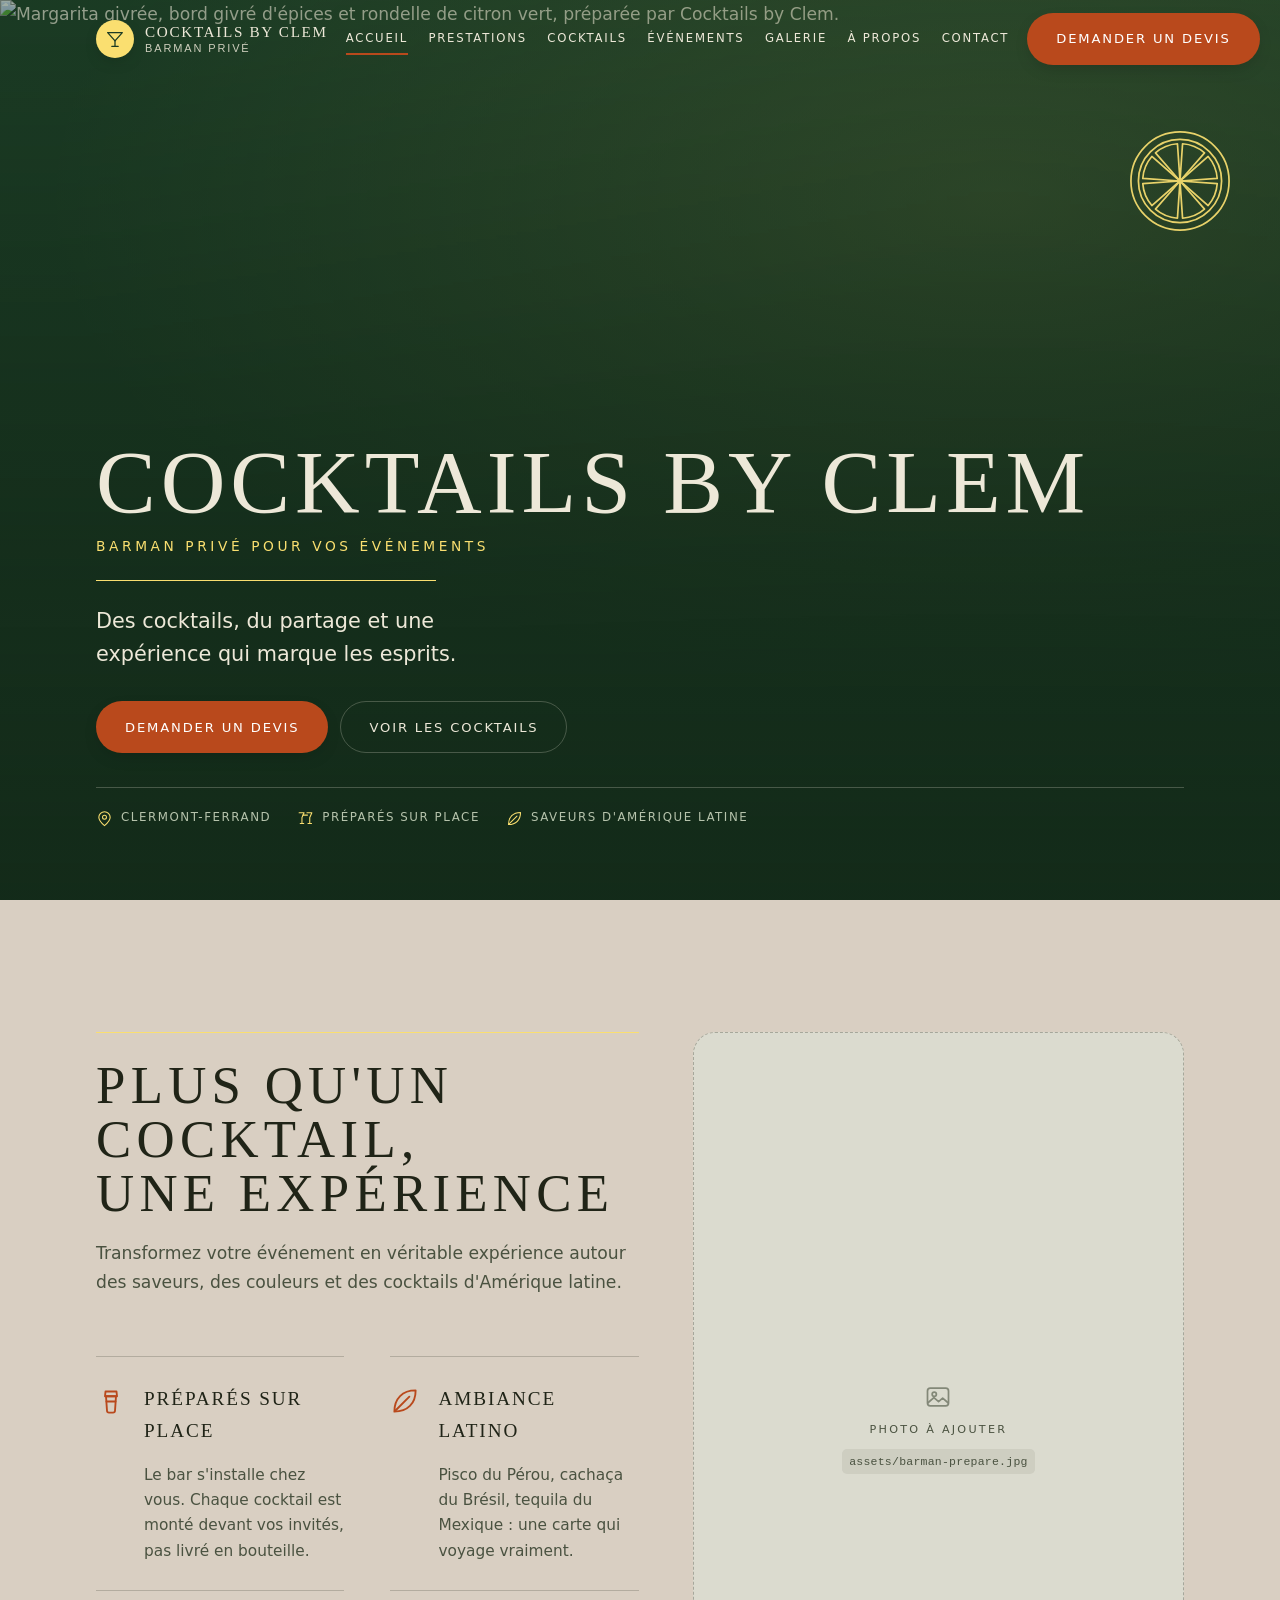
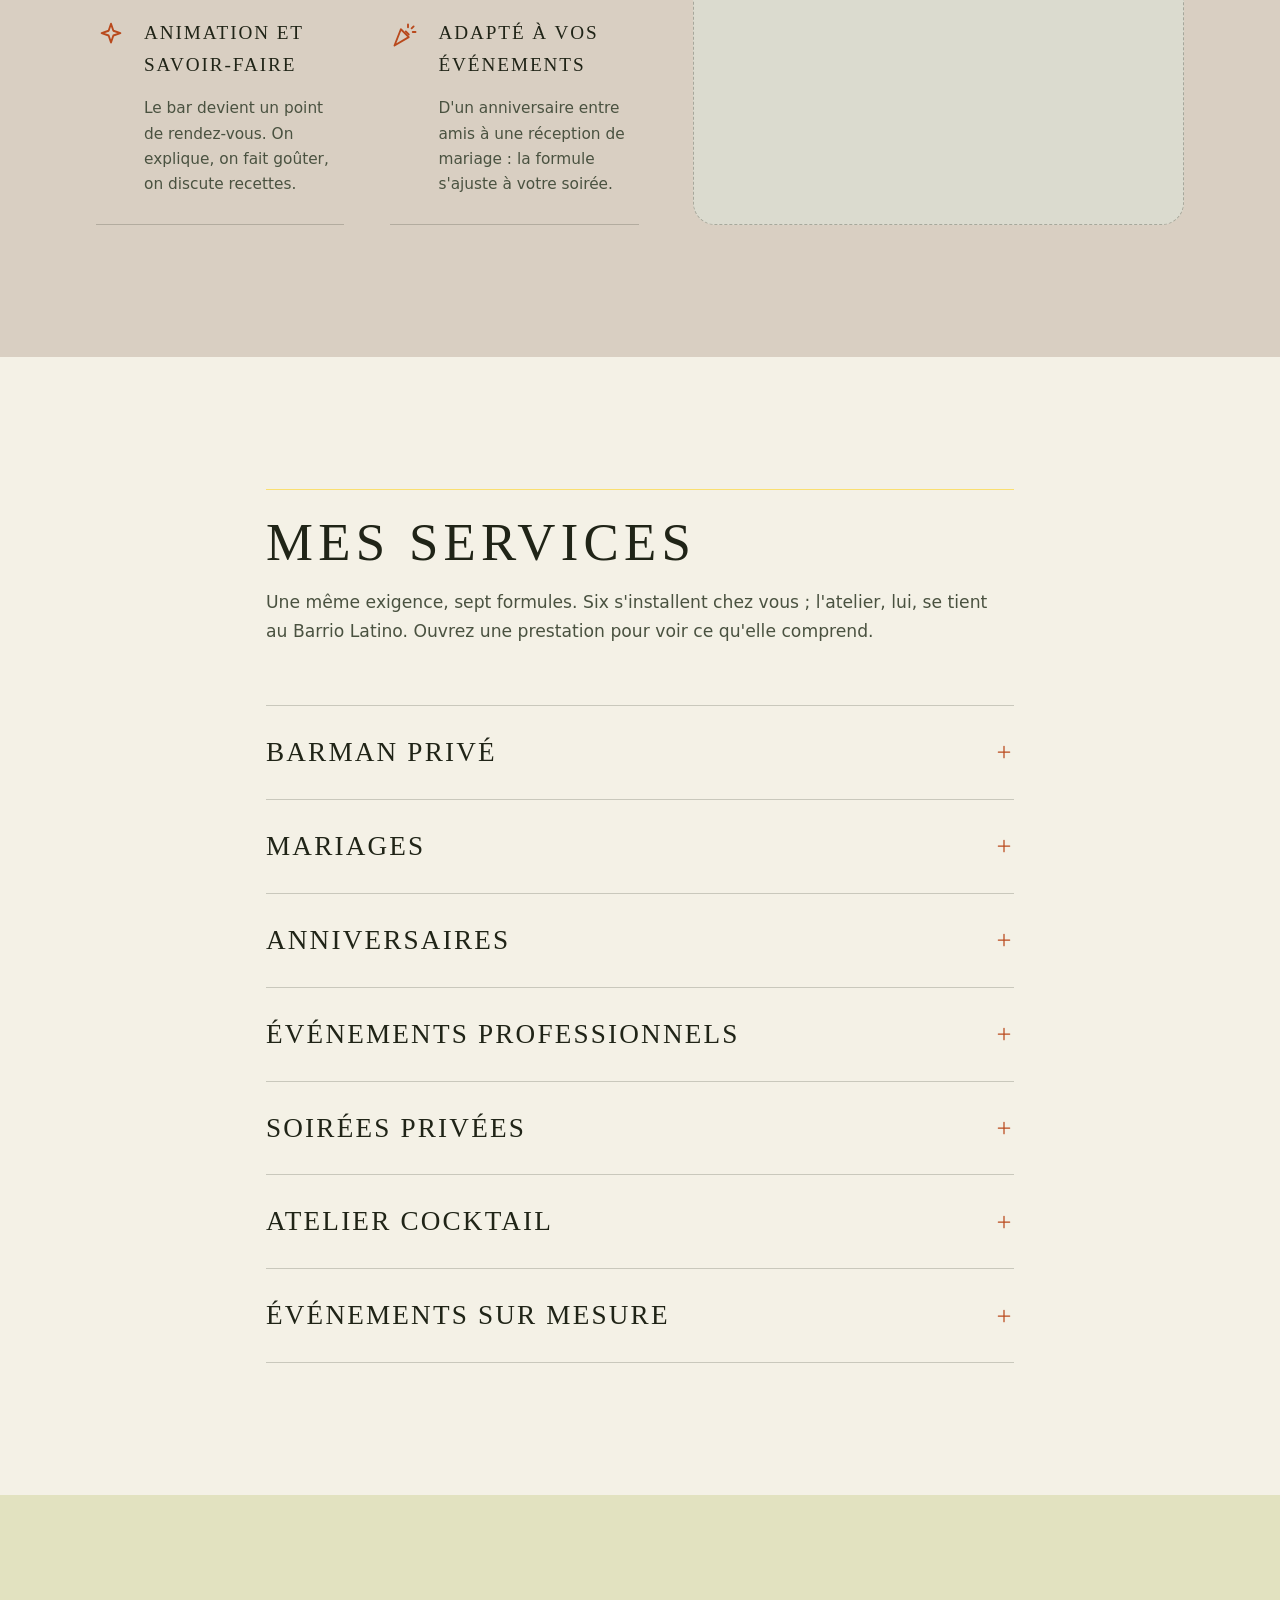
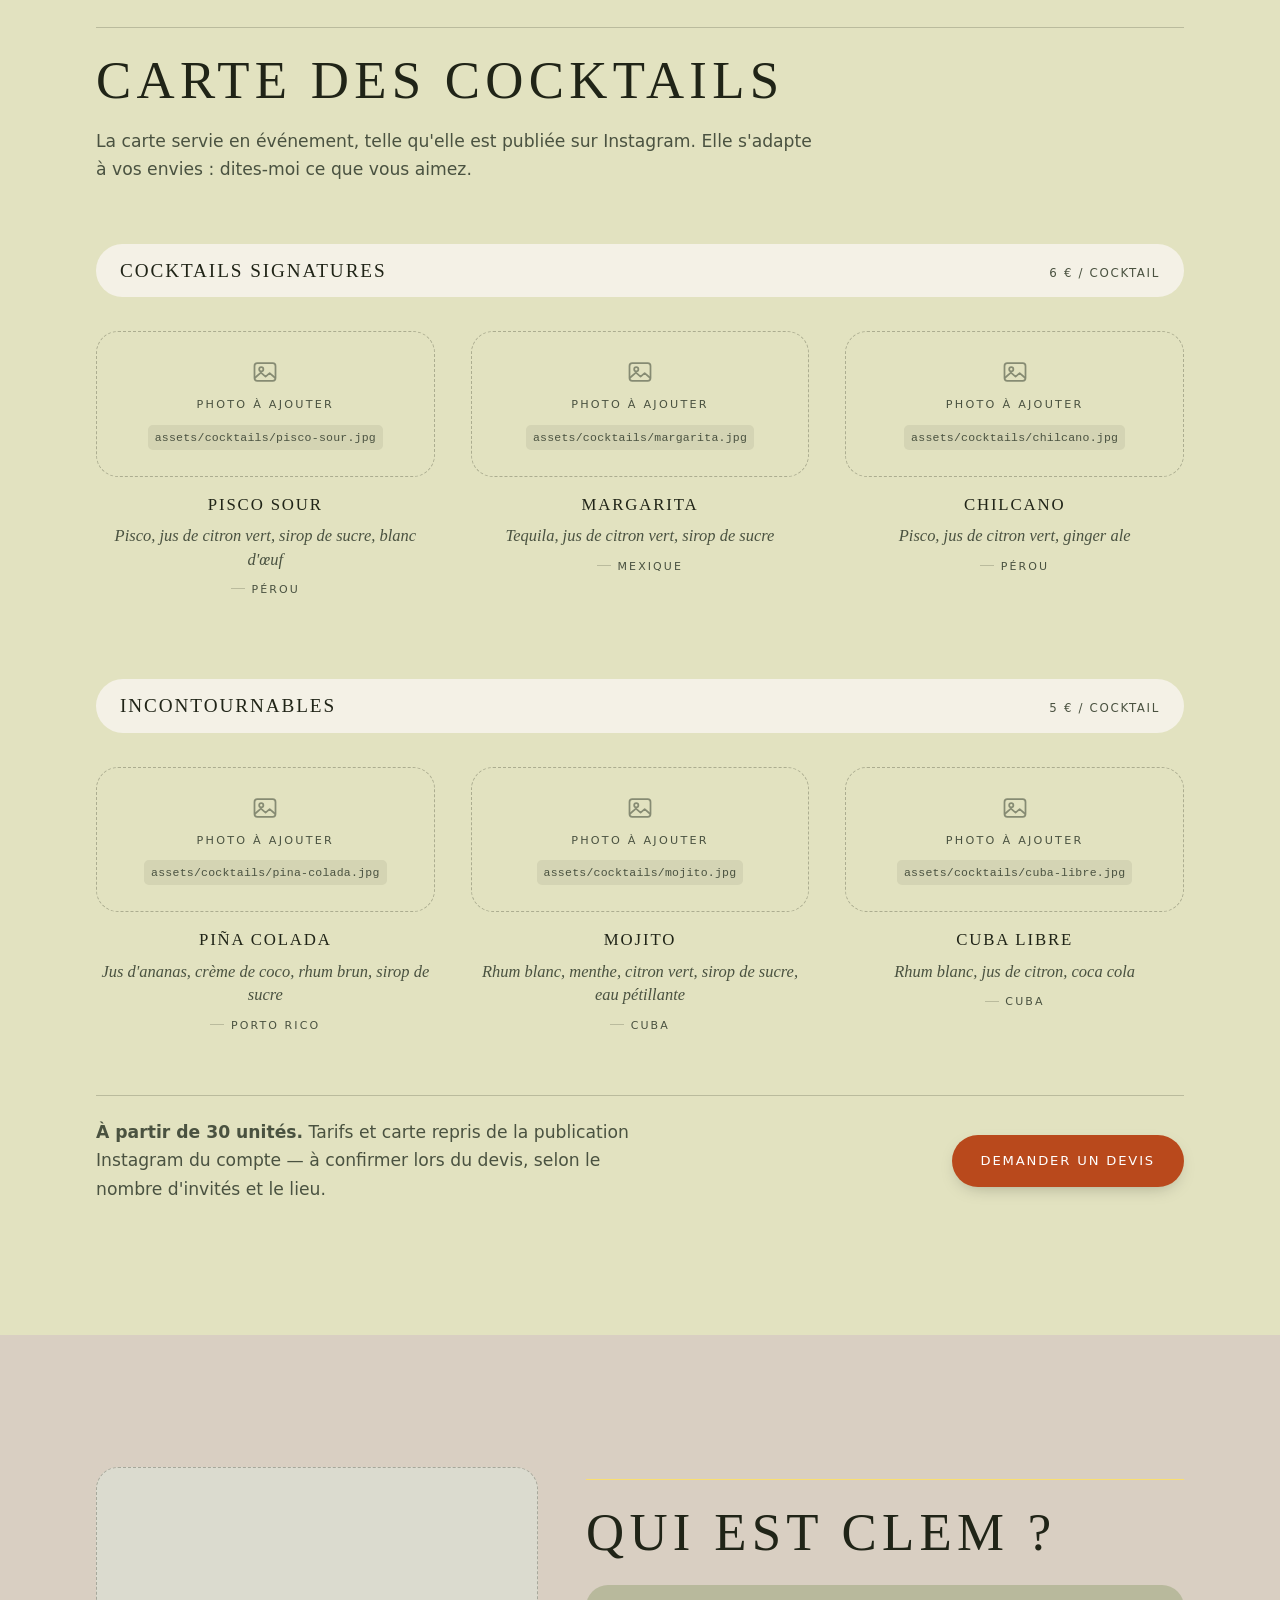
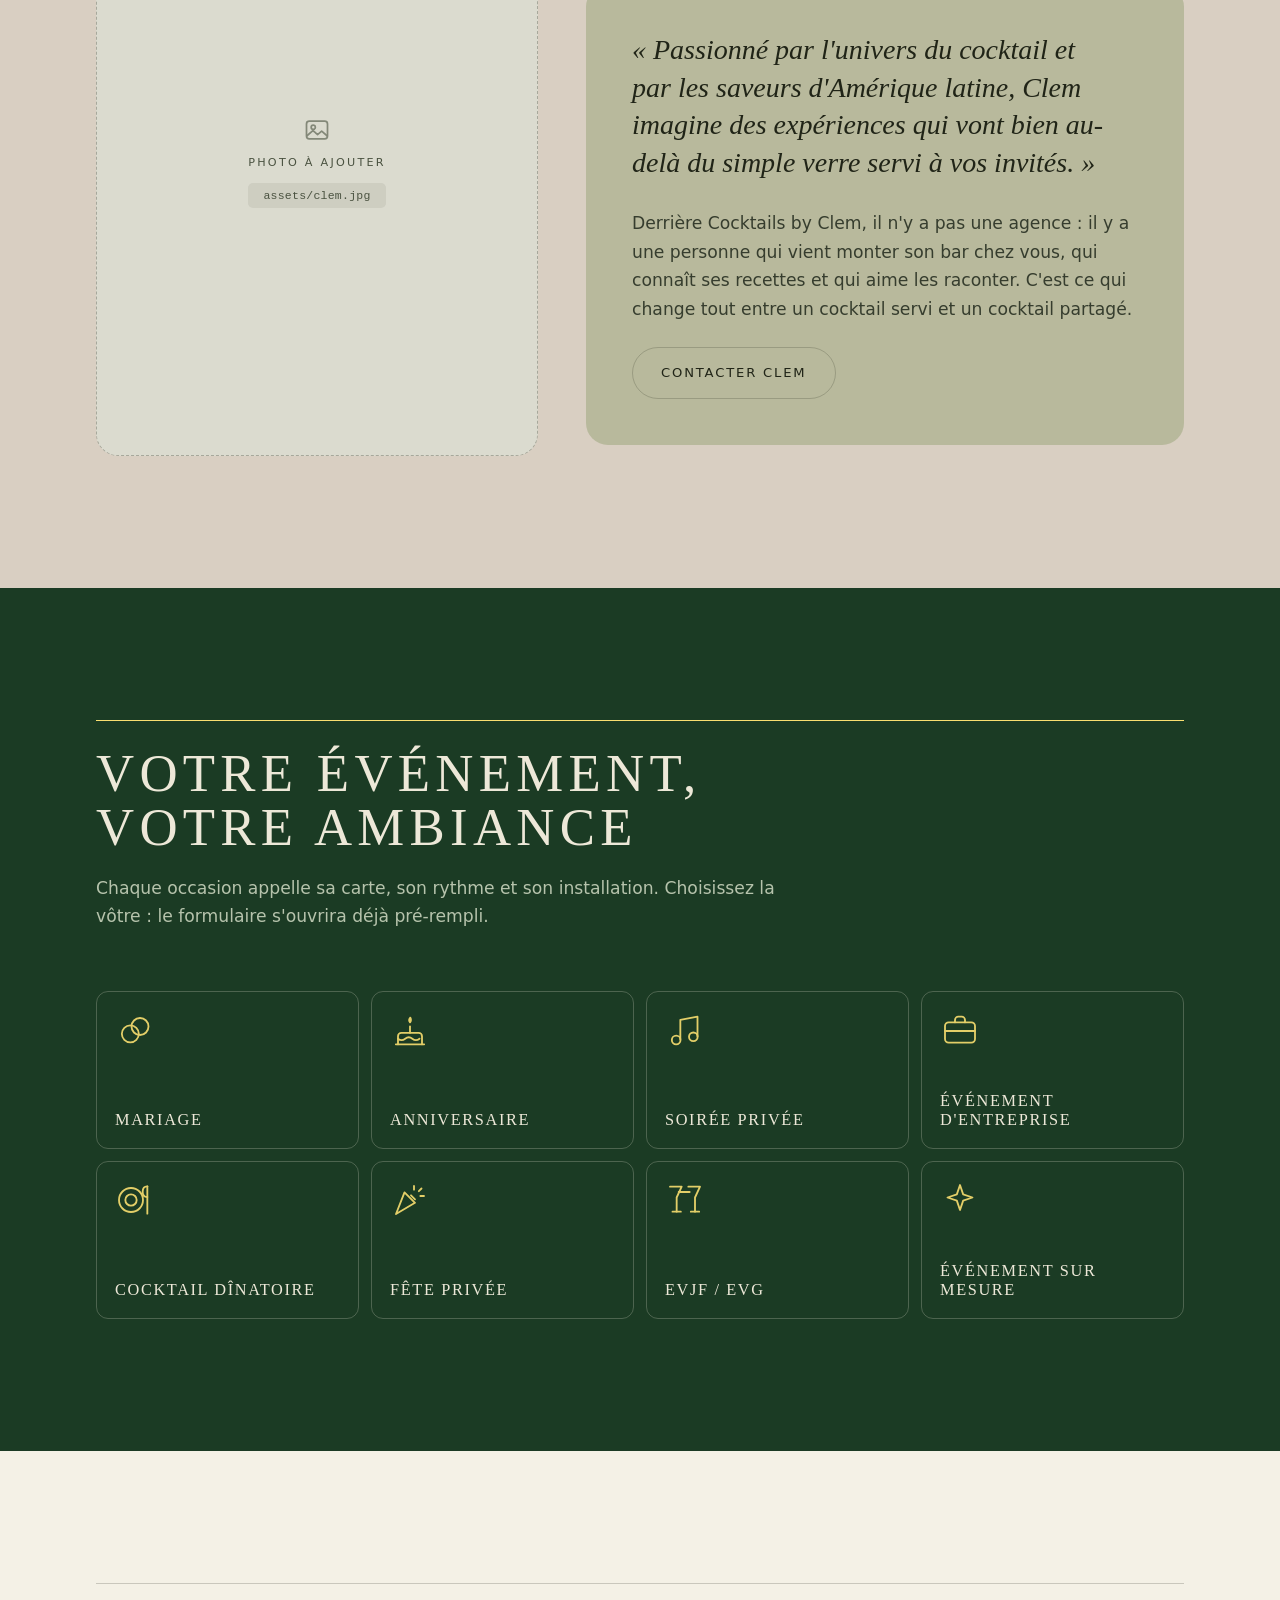
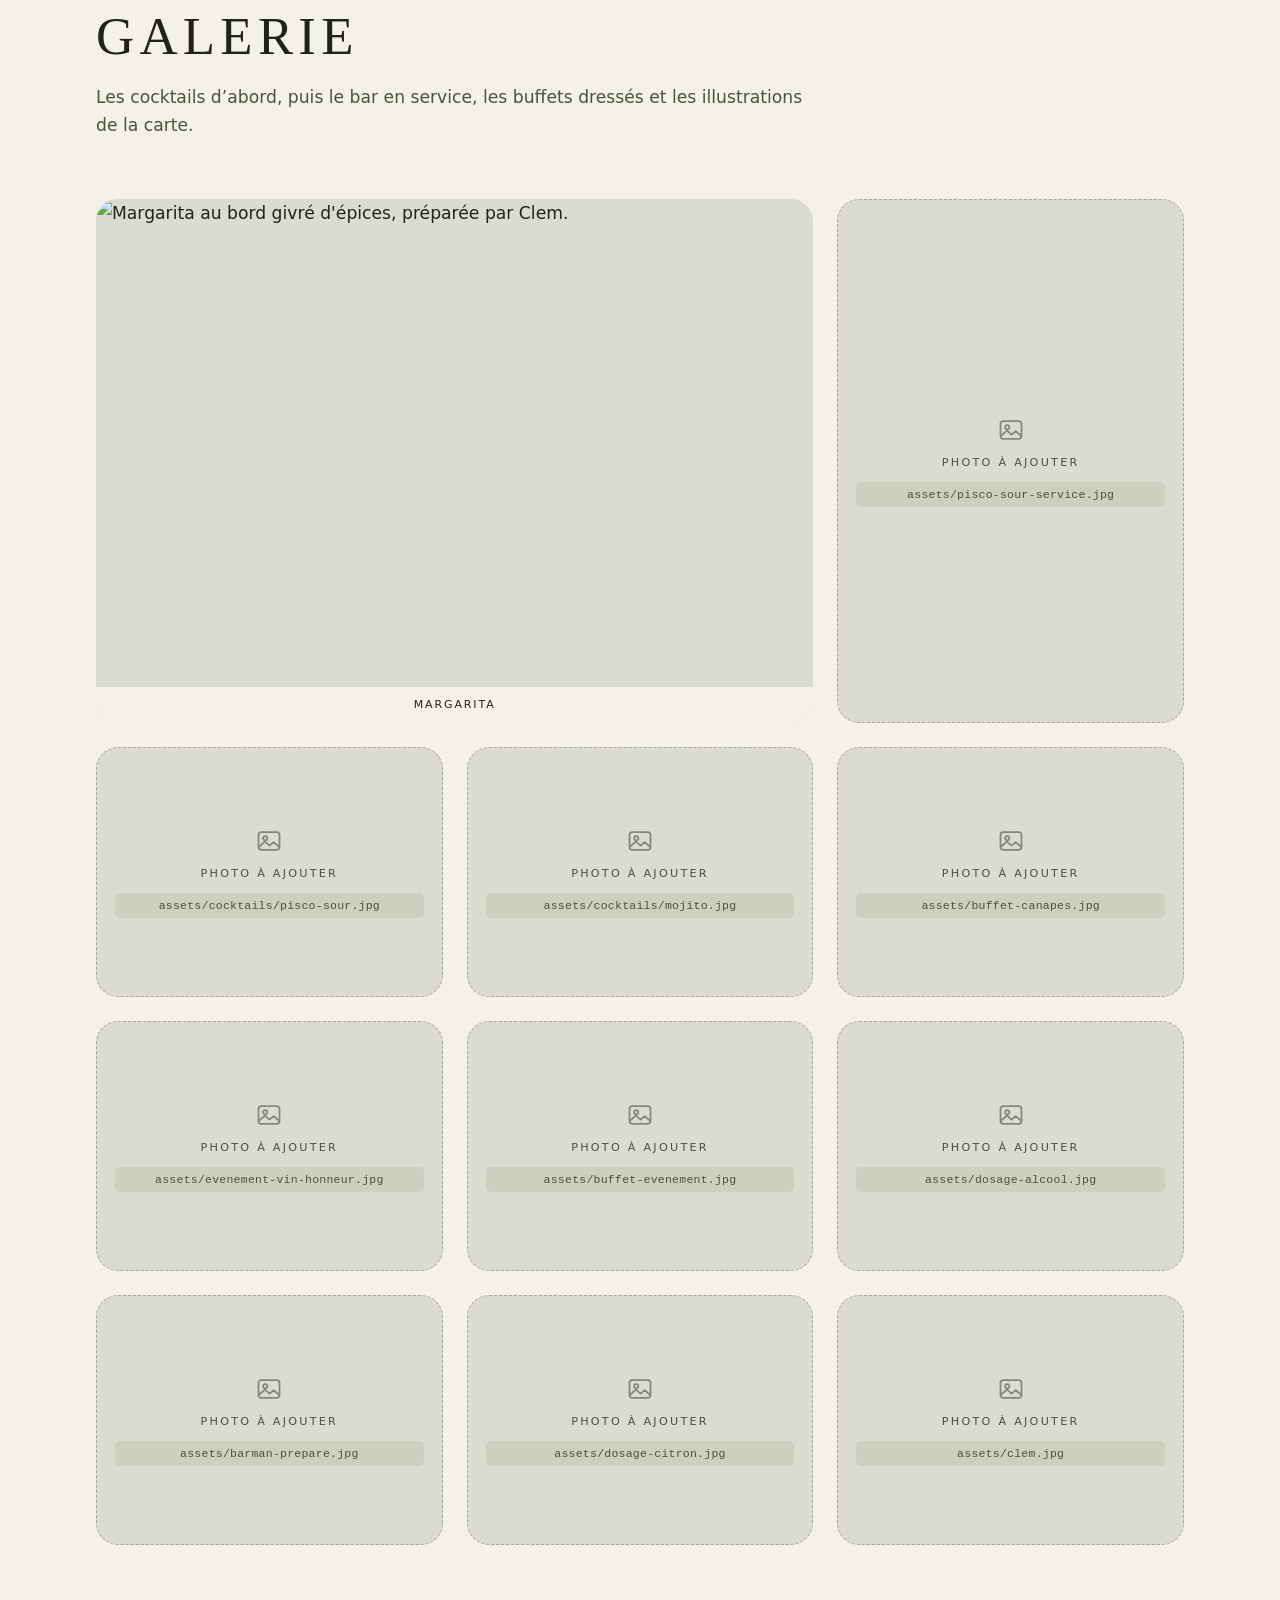
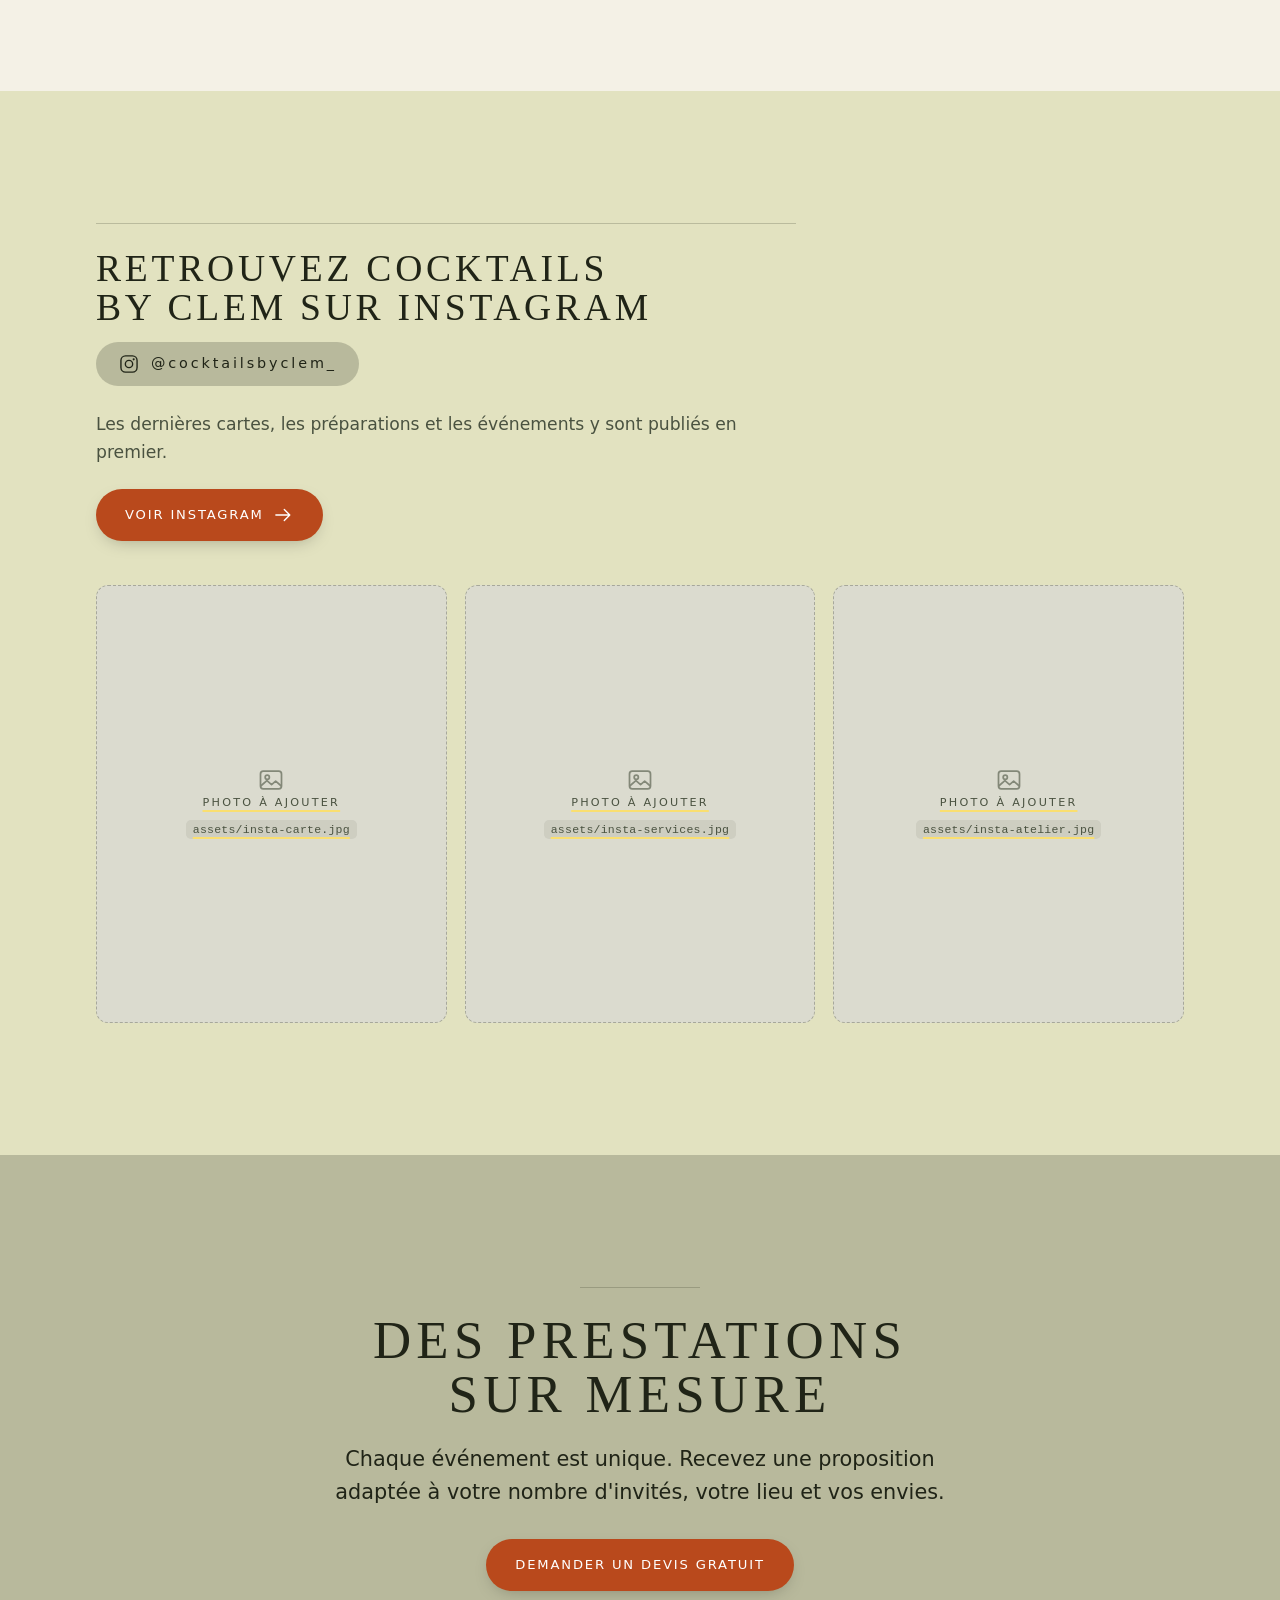
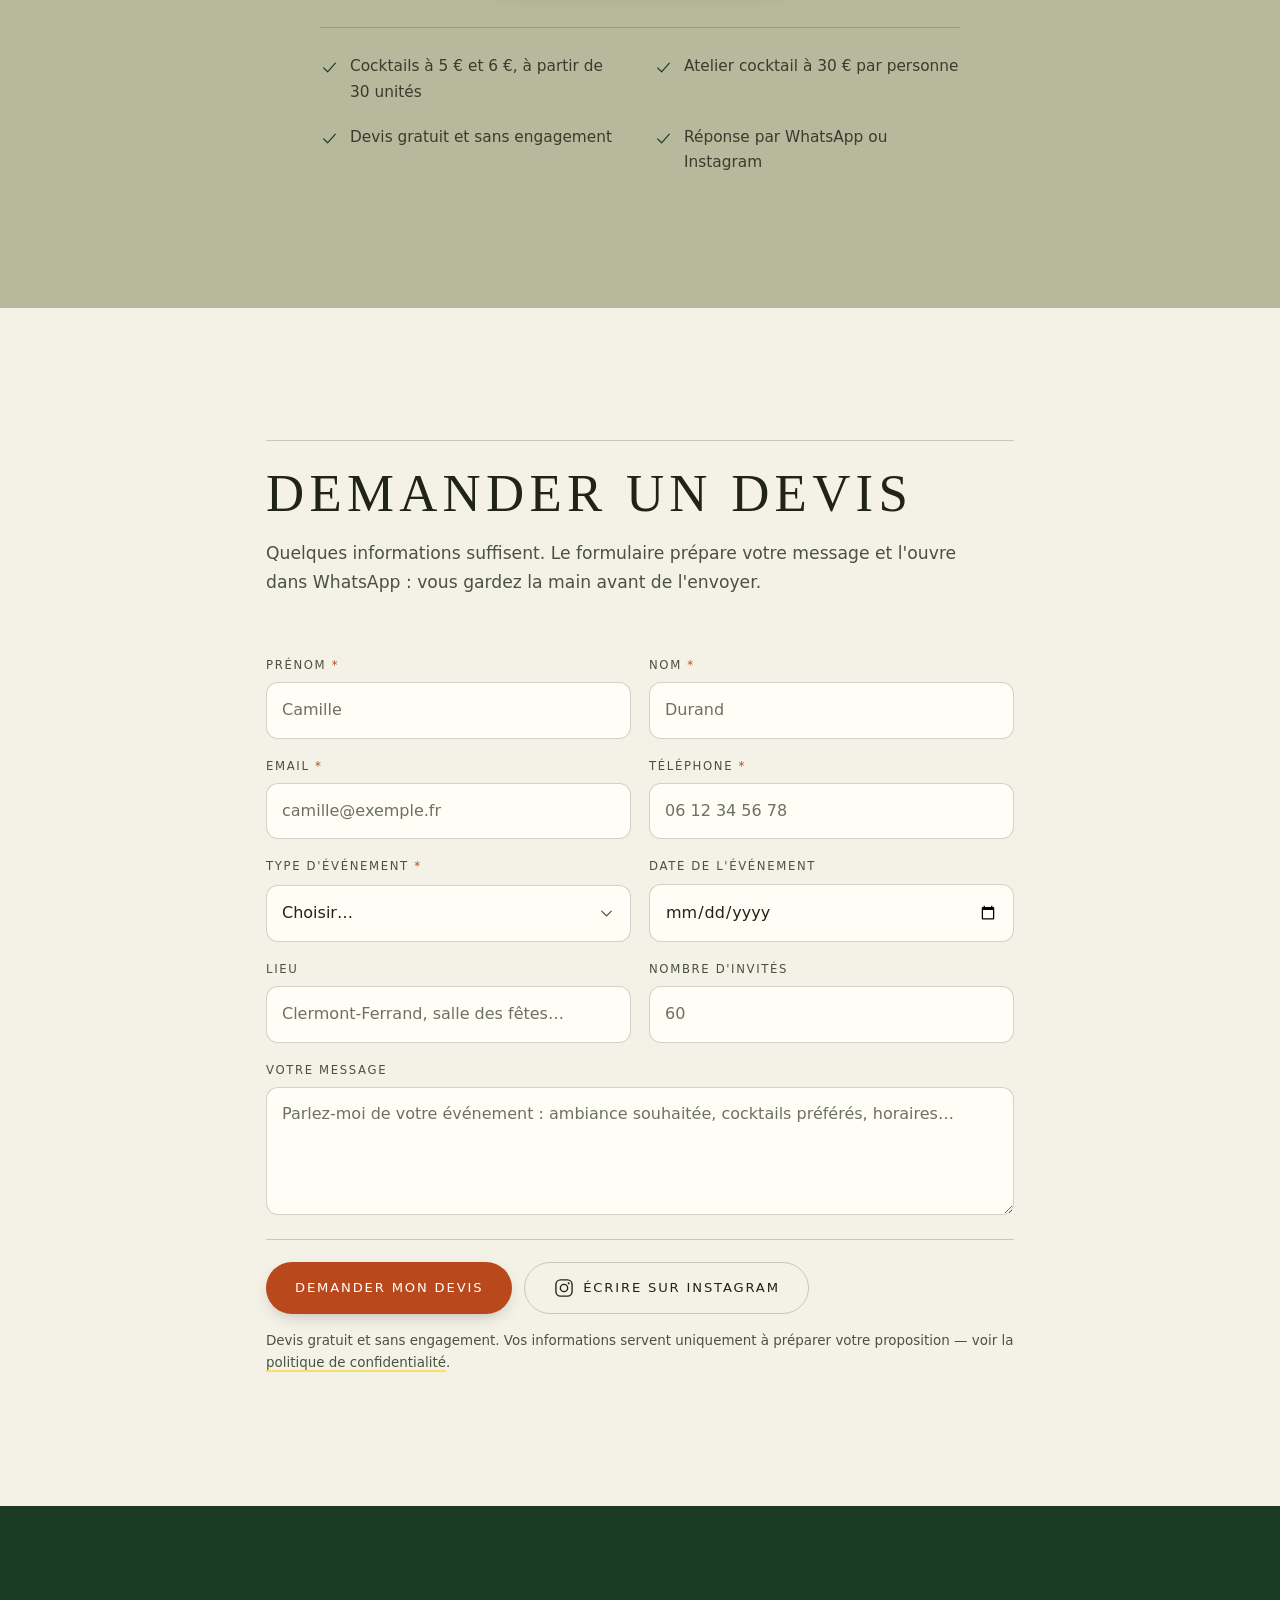
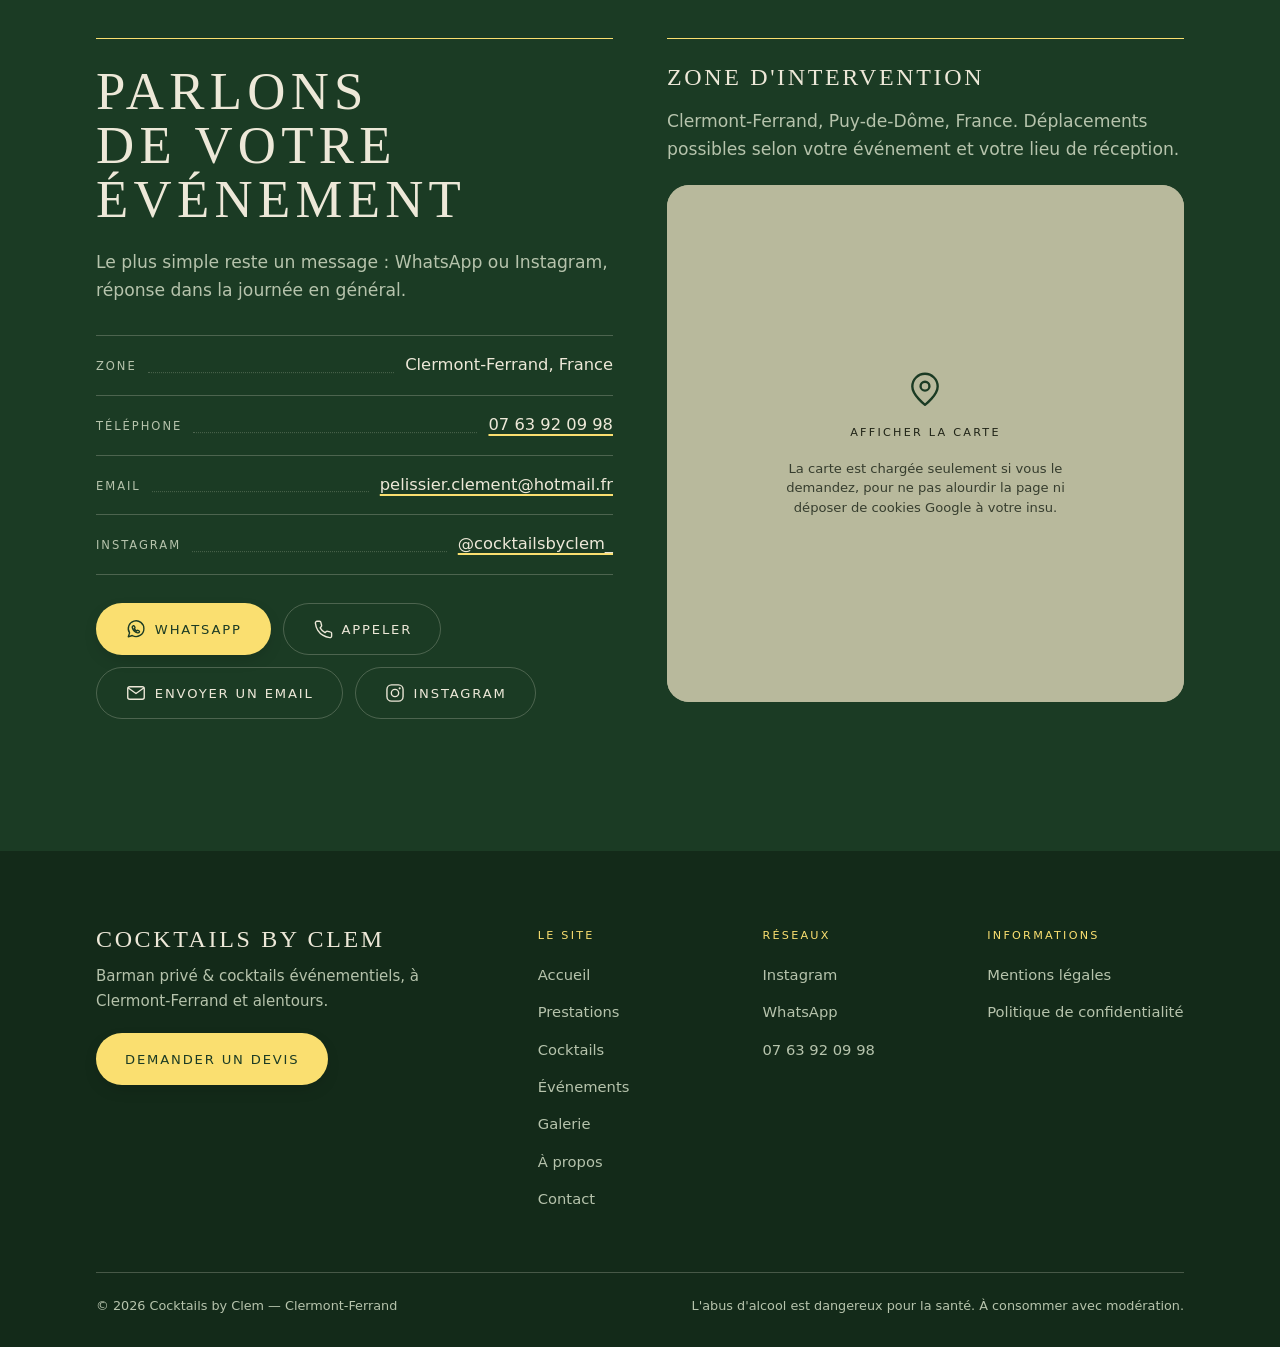
==== index.html @ 0cad7d97 "Add files via upload" ====
<!DOCTYPE html>
<html lang="fr">
<head>
<meta charset="utf-8">
<meta name="viewport" content="width=device-width,initial-scale=1,viewport-fit=cover">
<title>Cocktails by Clem | Barman privé à Clermont-Ferrand</title>
<meta name="description" content="Barman privé à Clermont-Ferrand pour mariages, anniversaires, soirées privées et événements professionnels. Cocktails sur mesure et expérience latino.">
<meta name="theme-color" content="#1B3B24">
<meta name="author" content="Cocktails by Clem">
<link rel="canonical" href="https://cocktailsbyclem.github.io/">

<meta property="og:type" content="website">
<meta property="og:locale" content="fr_FR">
<meta property="og:site_name" content="Cocktails by Clem">
<meta property="og:url" content="https://cocktailsbyclem.github.io/">
<meta property="og:title" content="Cocktails by Clem | Barman privé à Clermont-Ferrand">
<meta property="og:description" content="Barman privé pour mariages, anniversaires, soirées privées et événements professionnels autour de Clermont-Ferrand. Cocktails d'Amérique latine préparés sur place.">
<meta property="og:image" content="https://cocktailsbyclem.github.io/assets/og-image.jpg">
<meta property="og:image:width" content="1200">
<meta property="og:image:height" content="630">
<meta property="og:image:alt" content="Une margarita préparée par Cocktails by Clem, barman privé à Clermont-Ferrand.">
<meta name="twitter:card" content="summary_large_image">

<link rel="icon" href="favicon.svg" type="image/svg+xml">
<link rel="apple-touch-icon" href="favicon.svg">

<link rel="preload" as="image" href="assets/cocktail-margarita.jpg" fetchpriority="high">
<link rel="preload" href="assets/fonts/cormorant-garamond-300-latin.woff2" as="font" type="font/woff2" crossorigin>
<link rel="preload" href="assets/fonts/dm-sans-400-latin.woff2" as="font" type="font/woff2" crossorigin>
<link rel="stylesheet" href="assets/fonts.css">
<link rel="stylesheet" href="styles.css">

<script type="application/ld+json">
{
  "@context":"https://schema.org",
  "@type":"ProfessionalService",
  "name":"Cocktails by Clem",
  "description":"Barman privé et cocktails événementiels à Clermont-Ferrand : mariages, anniversaires, soirées privées et événements professionnels.",
  "image":"https://cocktailsbyclem.github.io/assets/og-image.jpg",
  "url":"https://cocktailsbyclem.github.io/",
  "telephone":"+33763920998",
  "email":"pelissier.clement@hotmail.fr",
  "priceRange":"5€ – 6€ par cocktail",
  "currenciesAccepted":"EUR",
  "address":{"@type":"PostalAddress","streetAddress":"9 rue du Port","addressLocality":"Clermont-Ferrand","postalCode":"63000","addressRegion":"Puy-de-Dôme","addressCountry":"FR"},
  "geo":{"@type":"GeoCoordinates","latitude":45.7772,"longitude":3.0870},
  "areaServed":{"@type":"GeoCircle","geoMidpoint":{"@type":"GeoCoordinates","latitude":45.7772,"longitude":3.0870},"description":"Clermont-Ferrand, Puy-de-Dôme et alentours. Déplacements possibles selon l'événement et le lieu de réception."},
  "sameAs":["https://www.instagram.com/cocktailsbyclem_/"],
  "knowsLanguage":"fr",
  "makesOffer":[
    {"@type":"Offer","itemOffered":{"@type":"Service","name":"Barman privé pour événement"}},
    {"@type":"Offer","itemOffered":{"@type":"Service","name":"Cocktails pour mariage"}},
    {"@type":"Offer","itemOffered":{"@type":"Service","name":"Cocktails pour anniversaire"}},
    {"@type":"Offer","itemOffered":{"@type":"Service","name":"Cocktails pour événement d'entreprise"}},
    {"@type":"Offer","itemOffered":{"@type":"Service","name":"Bar à cocktails pour soirée privée"}},
    {"@type":"Offer","itemOffered":{"@type":"Service","name":"Prestation cocktail sur mesure"}},
    {"@type":"Offer","price":"30","priceCurrency":"EUR",
     "description":"Tarif par personne. Atelier organisé au Barrio Latino, à Clermont-Ferrand.",
     "itemOffered":{"@type":"Service","name":"Atelier cocktail"}}
  ]
}
</script>
</head>
<body>
<a class="skip" href="#contenu">Aller au contenu</a>

<!-- Jeu d'icônes : un seul trait, 1.5, dessiné — aucun emoji en guise de pictogramme. -->
<svg width="0" height="0" style="position:absolute" aria-hidden="true" focusable="false"><defs>
  <symbol id="i-glass" viewBox="0 0 24 24"><path d="M4 5h16l-8 9-8-9Z"/><path d="M12 14v6"/><path d="M8.5 20h7"/></symbol>
  <symbol id="i-shaker" viewBox="0 0 24 24"><path d="M8 8.2h8l-.8 11.6a1.6 1.6 0 0 1-1.6 1.5h-3.2a1.6 1.6 0 0 1-1.6-1.5L8 8.2Z"/><path d="M7.6 4.4h8.8l.4 3.8H7.2l.4-3.8Z"/><path d="M8.4 12.4h7.2"/></symbol>
  <symbol id="i-leaf" viewBox="0 0 24 24"><path d="M20.5 3.5C10 3.5 3.5 10 3.5 20.5c10.5 0 17-6.5 17-17Z"/><path d="M4.4 19.6 15.5 8.5"/></symbol>
  <symbol id="i-sparkle" viewBox="0 0 24 24"><path d="m12 3 1.9 5.6L19.5 10.5l-5.6 1.9L12 18l-1.9-5.6-5.6-1.9 5.6-1.9L12 3Z"/></symbol>
  <symbol id="i-glasses" viewBox="0 0 24 24"><path d="M3 4h7l-3 6.5V19"/><path d="M4.5 19h5"/><path d="M14 4h7l-3 6.5V19"/><path d="M15.5 19h5"/><path d="M8.2 7.2h6.6"/></symbol>
  <symbol id="i-rings" viewBox="0 0 24 24"><circle cx="9.2" cy="14.3" r="5.1"/><circle cx="15" cy="9.9" r="5.1"/></symbol>
  <symbol id="i-cake" viewBox="0 0 24 24"><path d="M3.5 20.6h17"/><path d="M4.8 20.6v-4.9a2 2 0 0 1 2-2h10.4a2 2 0 0 1 2 2v4.9"/><path d="M12 13.7v-3.9"/><path d="M12 7.4c1-1.2.2-2.8.2-2.8s-1.3 1.6-.2 2.8Z"/><path d="M4.8 17.2c1.4 1.1 2.9 1.1 4.3 0s2.9-1.1 4.3 0 2.9 1.1 4.3 0"/></symbol>
  <symbol id="i-music" viewBox="0 0 24 24"><path d="M9.2 17.6V5.9l10.3-1.9v11.7"/><circle cx="6.7" cy="18" r="2.6"/><circle cx="17" cy="16.1" r="2.6"/></symbol>
  <symbol id="i-case" viewBox="0 0 24 24"><rect x="3" y="7.4" width="18" height="12.2" rx="2.2"/><path d="M9 7.4V6a2 2 0 0 1 2-2h2a2 2 0 0 1 2 2v1.4"/><path d="M3 12.6h18"/></symbol>
  <symbol id="i-plate" viewBox="0 0 24 24"><circle cx="9.6" cy="12" r="7.2"/><circle cx="9.6" cy="12" r="3.4"/><path d="M19.4 3.8v16.4"/><path d="M19.4 3.8c-1.7 0-2.8 1.3-2.8 3.2s1.1 3.2 2.8 3.2"/></symbol>
  <symbol id="i-confetti" viewBox="0 0 24 24"><path d="m3.6 20.4 5.1-13 6.3 6.3-11.4 6.7Z"/><path d="M14.4 3.6v2.2M20.4 9.6h-2.2M18.9 5.1l-1.6 1.6"/><path d="M12.6 9.2 15 11.6"/></symbol>
  <symbol id="i-pin" viewBox="0 0 24 24"><path d="M20 10.4c0 5.5-8 11.6-8 11.6s-8-6.1-8-11.6a8 8 0 1 1 16 0Z"/><circle cx="12" cy="10.2" r="2.8"/></symbol>
  <symbol id="i-phone" viewBox="0 0 24 24"><path d="M21.4 17.1v2.5a1.8 1.8 0 0 1-2 1.8 17.6 17.6 0 0 1-7.7-2.7 17.3 17.3 0 0 1-5.3-5.3A17.6 17.6 0 0 1 3.7 5.6a1.8 1.8 0 0 1 1.8-2h2.5a1.8 1.8 0 0 1 1.8 1.6c.1.9.3 1.7.6 2.5A1.8 1.8 0 0 1 10 9.6L8.9 10.7a14 14 0 0 0 5.3 5.3l1.1-1.1a1.8 1.8 0 0 1 1.9-.4c.8.3 1.6.5 2.5.6a1.8 1.8 0 0 1 1.7 1.9Z"/></symbol>
  <symbol id="i-mail" viewBox="0 0 24 24"><rect x="3" y="5.2" width="18" height="13.6" rx="2.2"/><path d="m3.6 6.6 8.4 5.9 8.4-5.9"/></symbol>
  <symbol id="i-insta" viewBox="0 0 24 24"><rect x="3.2" y="3.2" width="17.6" height="17.6" rx="5"/><circle cx="12" cy="12" r="4"/><circle cx="17.1" cy="6.9" r="1.15" fill="currentColor" stroke="none"/></symbol>
  <symbol id="i-whatsapp" viewBox="0 0 24 24"><path d="M20.6 11.7a8.5 8.5 0 0 1-12.7 7.4l-4.3 1.4 1.4-4.3A8.5 8.5 0 1 1 20.6 11.7Z"/><path d="M9.3 8.5c.3-.1.6 0 .8.3l.8 1.3c.2.3.1.6-.1.8l-.6.6a7.6 7.6 0 0 0 2.6 2.6l.6-.6c.2-.2.5-.3.8-.1l1.3.8c.3.2.4.5.3.8-.3.9-1.2 1.4-2.1 1.2a8.4 8.4 0 0 1-5.8-5.8c-.2-.9.4-1.8 1.4-2.1Z"/></symbol>
  <symbol id="i-plus" viewBox="0 0 24 24"><path d="M12 5.2v13.6M5.2 12h13.6"/></symbol>
  <symbol id="i-check" viewBox="0 0 24 24"><path d="m4.6 12.4 5 5 9.8-10.8"/></symbol>
  <symbol id="i-alert" viewBox="0 0 24 24"><circle cx="12" cy="12" r="8.8"/><path d="M12 7.3v5.6M12 16.2v.3"/></symbol>
  <symbol id="i-star" viewBox="0 0 24 24"><path d="m12 3.6 2.6 5.3 5.9.9-4.3 4.1 1 5.8-5.2-2.7-5.2 2.7 1-5.8-4.3-4.1 5.9-.9L12 3.6Z"/></symbol>
  <symbol id="i-arrow" viewBox="0 0 24 24"><path d="M4.2 12h15.1M13.4 6.1 19.4 12l-6 5.9"/></symbol>
  <symbol id="i-image" viewBox="0 0 24 24"><rect x="3" y="4.4" width="18" height="15.2" rx="2.4"/><circle cx="8.8" cy="9.6" r="1.8"/><path d="m3.4 16.9 5.1-4.4 4 3.4 3.5-2.9 4.6 3.9"/></symbol>
  <symbol id="i-users" viewBox="0 0 24 24"><path d="M16.2 19.6v-1.5a4 4 0 0 0-4-4H6.4a4 4 0 0 0-4 4v1.5"/><circle cx="9.3" cy="7.2" r="3.2"/><path d="M21.6 19.6v-1.5a4 4 0 0 0-3-3.9"/><path d="M16.6 4.2a4 4 0 0 1 0 5.8"/></symbol>
</defs></svg>

<!-- ======================= EN-TÊTE ======================= -->
<header class="hdr" id="hdr">
  <div class="hdr__bar">
    <a class="brand" href="#accueil" aria-label="Cocktails by Clem, accueil">
      <span class="brand__mark"><svg class="ico" aria-hidden="true"><use href="#i-glass"/></svg></span>
      <span class="brand__txt"><b>Cocktails by Clem</b><span>Barman privé</span></span>
    </a>
    <nav class="nav" id="nav" aria-label="Navigation principale">
      <a href="#accueil">Accueil</a>
      <a href="#prestations">Prestations</a>
      <a href="#cocktails">Cocktails</a>
      <a href="#evenements">Événements</a>
      <a href="#galerie">Galerie</a>
      <a href="#a-propos">À propos</a>
      <a href="#contact">Contact</a>
    </nav>
    <a class="btn btn-primary hdr__cta" href="#devis">Demander un devis</a>
    <button class="burger" id="burger" type="button" aria-expanded="false" aria-controls="menu" aria-label="Ouvrir le menu">
      <span></span><span></span><span></span>
    </button>
  </div>
</header>

<div class="menu" id="menu" hidden>
  <a href="#accueil">Accueil</a>
  <a href="#prestations">Prestations</a>
  <a href="#cocktails">Cocktails</a>
  <a href="#evenements">Événements</a>
  <a href="#galerie">Galerie</a>
  <a href="#a-propos">À propos</a>
  <a href="#contact">Contact</a>
  <a class="btn btn-primary" href="#devis">Demander un devis</a>
  <div class="menu__foot">
    <a class="btn btn-ghost" href="https://wa.me/33763920998" target="_blank" rel="noopener">
      <svg class="ico" aria-hidden="true"><use href="#i-whatsapp"/></svg>WhatsApp</a>
    <a class="btn btn-ghost" href="https://www.instagram.com/cocktailsbyclem_/" target="_blank" rel="noopener">
      <svg class="ico" aria-hidden="true"><use href="#i-insta"/></svg>Instagram</a>
  </div>
</div>

<main id="contenu">

<!-- ======================= HERO ======================= -->
<section class="hero on-dark" id="accueil">
  <div class="hero__bg" data-parallax="0.14">
    <img src="assets/cocktail-margarita.jpg" alt="Margarita givrée, bord givré d'épices et rondelle de citron vert, préparée par Cocktails by Clem." width="900" height="1600" fetchpriority="high" decoding="async">
  </div>
  <div class="hero__veil"></div>
  <svg class="hero__mark" viewBox="-60 -60 120 120" fill="none" stroke="currentColor"
       stroke-width="1.6" stroke-linejoin="round" aria-hidden="true" data-parallax="-0.06">
    <circle cx="0" cy="0" r="46"/>
    <circle cx="0" cy="0" r="39"/>
    <path d="M0 0L34.9 2.4A35 35 0 0 1 26.4 23.0Z"/>
    <path d="M0 0L23.0 26.4A35 35 0 0 1 2.4 34.9Z"/>
    <path d="M0 0L-2.4 34.9A35 35 0 0 1 -23.0 26.4Z"/>
    <path d="M0 0L-26.4 23.0A35 35 0 0 1 -34.9 2.4Z"/>
    <path d="M0 0L-34.9 -2.4A35 35 0 0 1 -26.4 -23.0Z"/>
    <path d="M0 0L-23.0 -26.4A35 35 0 0 1 -2.4 -34.9Z"/>
    <path d="M0 0L2.4 -34.9A35 35 0 0 1 23.0 -26.4Z"/>
    <path d="M0 0L26.4 -23.0A35 35 0 0 1 34.9 -2.4Z"/>
  </svg>

  <div class="wrap">
    <h1 class="hero__title">
      <span class="d1">Cocktails by Clem</span>
    </h1>
    <span class="hero__role">Barman privé pour vos événements</span>
    <hr class="rule">
    <p class="lead">Des cocktails, du partage et une expérience qui marque les esprits.</p>
    <div class="btn-row">
      <a class="btn btn-primary" href="#devis">Demander un devis</a>
      <a class="btn btn-ghost" href="#cocktails">Voir les cocktails</a>
    </div>
    <div class="hero__meta">
      <span><svg class="ico" aria-hidden="true"><use href="#i-pin"/></svg>Clermont-Ferrand</span>
      <span><svg class="ico" aria-hidden="true"><use href="#i-glasses"/></svg>Préparés sur place</span>
      <span><svg class="ico" aria-hidden="true"><use href="#i-leaf"/></svg>Saveurs d'Amérique latine</span>
    </div>
  </div>
</section>

<!-- ======================= EXPÉRIENCE ======================= -->
<section class="section s-greige" id="experience">
  <div class="leaves" data-parallax="0.07"></div>
  <div class="wrap">
    <div class="exp-wrap">
      <div>
        <div class="head reveal">
          <hr class="rule">
          <h2 class="d2">Plus qu'un cocktail,<br>une expérience</h2>
          <p class="prose">Transformez votre événement en véritable expérience autour des saveurs,
            des couleurs et des cocktails d'Amérique latine.</p>
        </div>
        <div class="exp reveal-stagger">
          <div class="exp__item" style="--i:0">
            <svg class="ico ico-lg" aria-hidden="true"><use href="#i-shaker"/></svg>
            <h3>Préparés sur place</h3>
            <p>Le bar s'installe chez vous. Chaque cocktail est monté devant vos invités, pas livré en bouteille.</p>
          </div>
          <div class="exp__item" style="--i:1">
            <svg class="ico ico-lg" aria-hidden="true"><use href="#i-leaf"/></svg>
            <h3>Ambiance latino</h3>
            <p>Pisco du Pérou, cachaça du Brésil, tequila du Mexique : une carte qui voyage vraiment.</p>
          </div>
          <div class="exp__item" style="--i:2">
            <svg class="ico ico-lg" aria-hidden="true"><use href="#i-sparkle"/></svg>
            <h3>Animation et savoir-faire</h3>
            <p>Le bar devient un point de rendez-vous. On explique, on fait goûter, on discute recettes.</p>
          </div>
          <div class="exp__item" style="--i:3">
            <svg class="ico ico-lg" aria-hidden="true"><use href="#i-confetti"/></svg>
            <h3>Adapté à vos événements</h3>
            <p>D'un anniversaire entre amis à une réception de mariage : la formule s'ajuste à votre soirée.</p>
          </div>
        </div>
      </div>
      <div class="exp__media reveal">
        <div class="frame frame--tall">
          <img src="assets/barman-prepare.jpg" alt="Clem dose la tequila au-dessus du blender pendant le service." width="1000" height="1500" loading="lazy" decoding="async">
        </div>
      </div>
    </div>
  </div>
</section>

<!-- ======================= PRESTATIONS ======================= -->
<section class="section s-cream" id="prestations">
  <div class="wrap wrap-narrow">
    <div class="head reveal">
      <hr class="rule">
      <h2 class="d2">Mes services</h2>
      <p class="prose">Une même exigence, sept formules. Six s'installent chez vous&nbsp;; l'atelier, lui,
        se tient au Barrio Latino. Ouvrez une prestation pour voir ce qu'elle comprend.</p>
    </div>
    <div class="srv" id="srv"></div>
  </div>
</section>

<!-- ======================= CARTE DES COCKTAILS ======================= -->
<section class="section s-lemon" id="cocktails">
  <div class="wrap">
    <div class="head reveal">
      <hr class="rule rule-ink">
      <h2 class="d2">Carte des cocktails</h2>
      <p class="prose">La carte servie en événement, telle qu'elle est publiée sur Instagram.
        Elle s'adapte à vos envies : dites-moi ce que vous aimez.</p>
    </div>

    <div class="carte__group reveal">
      <div class="carte__cap"><h3>Cocktails signatures</h3><span class="num">6 € / cocktail</span></div>
      <div class="carte__grid reveal-stagger" id="carte-signatures"></div>
    </div>

    <div class="carte__group reveal">
      <div class="carte__cap"><h3>Incontournables</h3><span class="num">5 € / cocktail</span></div>
      <div class="carte__grid reveal-stagger" id="carte-classiques"></div>
    </div>

    <div class="carte__note reveal">
      <p class="prose" style="margin:0;max-width:52ch">
        <strong>À partir de 30 unités.</strong> Tarifs et carte repris de la publication Instagram
        du compte — à confirmer lors du devis, selon le nombre d'invités et le lieu.
      </p>
      <a class="btn btn-primary" href="#devis">Demander un devis</a>
    </div>
  </div>
</section>

<!-- ======================= QUI EST CLEM ======================= -->
<section class="section s-greige" id="a-propos">
  <div class="leaves" data-parallax="0.05"></div>
  <div class="wrap">
    <div class="clem">
      <div class="reveal">
        <div class="frame frame--tall">
          <img src="assets/clem.jpg" alt="Clem, barman privé de Cocktails by Clem, derrière son bar à Clermont-Ferrand." width="1000" height="1500" loading="lazy" decoding="async" style="object-position:50% 22%">
        </div>
      </div>
      <div class="reveal">
        <div class="head" style="margin-bottom:26px">
          <hr class="rule">
          <h2 class="d2">Qui est Clem&nbsp;?</h2>
        </div>
        <div class="clem__panel">
          <p class="clem__quote">« Passionné par l'univers du cocktail et par les saveurs d'Amérique
            latine, Clem imagine des expériences qui vont bien au-delà du simple verre servi à vos invités. »</p>
          <p class="prose">Derrière Cocktails by Clem, il n'y a pas une agence : il y a une personne
            qui vient monter son bar chez vous, qui connaît ses recettes et qui aime les raconter.
            C'est ce qui change tout entre un cocktail servi et un cocktail partagé.</p>
          <div class="btn-row" style="margin-top:24px">
            <a class="btn btn-ghost" href="#devis">Contacter Clem</a>
          </div>
        </div>
      </div>
    </div>
  </div>
</section>

<!-- ======================= ÉVÉNEMENTS ======================= -->
<section class="section s-forest on-dark" id="evenements">
  <div class="leaves" data-parallax="0.06"></div>
  <div class="wrap">
    <div class="head reveal">
      <hr class="rule">
      <h2 class="d2">Votre événement,<br>votre ambiance</h2>
      <p class="prose">Chaque occasion appelle sa carte, son rythme et son installation.
        Choisissez la vôtre : le formulaire s'ouvrira déjà pré-rempli.</p>
    </div>
    <div class="evt reveal-stagger" id="evt"></div>
  </div>
</section>

<!-- ======================= GALERIE ======================= -->
<section class="section s-cream" id="galerie">
  <div class="wrap">
    <div class="head reveal">
      <hr class="rule rule-ink">
      <h2 class="d2">Galerie</h2>
      <p class="prose">Les cocktails d’abord, puis le bar en service,
        les buffets dressés et les illustrations de la carte.</p>
    </div>
    <div class="gal reveal-stagger">
      <div class="frame" style="--i:0">
        <img src="assets/cocktail-margarita.jpg" alt="Margarita au bord givré d'épices, préparée par Clem." width="900" height="1600" loading="lazy" decoding="async">
        <p class="gal__cap">Margarita</p>
      </div>
      <div class="frame" style="--i:1">
        <img src="assets/pisco-sour-service.jpg" alt="Pisco Sours dressés au bar, mousse et cannelle, à côté des verres au sel pimenté." width="1000" height="1500" loading="lazy" decoding="async">
        <p class="gal__cap">Pisco Sour</p>
      </div>
      <div class="frame frame--art" style="--i:2">
        <img src="assets/cocktails/pisco-sour.jpg" alt="Illustration du Pisco Sour de la carte Cocktails by Clem." width="440" height="440" loading="lazy" decoding="async">
        <p class="gal__cap">Pisco Sour</p>
      </div>
      <div class="frame frame--art" style="--i:3">
        <img src="assets/cocktails/mojito.jpg" alt="Illustration du Mojito de la carte Cocktails by Clem." width="440" height="440" loading="lazy" decoding="async">
        <p class="gal__cap">Mojito</p>
      </div>
      <div class="frame" style="--i:4">
        <img src="assets/buffet-canapes.jpg" alt="Présentoir de bouchées et verres au sel pimenté, prêts pour le service." width="1000" height="1500" loading="lazy" decoding="async">
        <p class="gal__cap">Cocktail dînatoire</p>
      </div>
      <div class="frame" style="--i:5">
        <img src="assets/evenement-vin-honneur.jpg" alt="Vin d'honneur sous la pergola : les invités se servent au bar installé pour la réception." width="1000" height="1500" loading="lazy" decoding="async">
        <p class="gal__cap">Vin d’honneur</p>
      </div>
      <div class="frame" style="--i:6">
        <img src="assets/buffet-evenement.jpg" alt="Grande table dressée en extérieur : empanadas, bouchées et jarre de cocktail à partager." width="1000" height="1500" loading="lazy" decoding="async">
        <p class="gal__cap">Buffet d’événement</p>
      </div>
      <div class="frame" style="--i:7">
        <img src="assets/dosage-alcool.jpg" alt="Clem dose l'alcool au jigger au-dessus du blender, pendant le service." width="1000" height="1500" loading="lazy" decoding="async">
        <p class="gal__cap">Le dosage</p>
      </div>
      <div class="frame" style="--i:8">
        <img src="assets/barman-prepare.jpg" alt="Clem verse la tequila au-dessus du blender, verres prêts à être servis." width="1000" height="1500" loading="lazy" decoding="async">
        <p class="gal__cap">Tequila</p>
      </div>
      <div class="frame" style="--i:9">
        <img src="assets/dosage-citron.jpg" alt="Dosage du jus de citron vert au jigger : chaque cocktail est mesuré." width="1000" height="1500" loading="lazy" decoding="async">
        <p class="gal__cap">Jus de citron vert</p>
      </div>
      <div class="frame" style="--i:10">
        <img src="assets/clem.jpg" alt="Clem, barman privé, prépare son poste derrière le bar." width="1000" height="1500" loading="lazy" decoding="async" style="object-position:50% 22%">
        <p class="gal__cap">Clem</p>
      </div>
    </div>
  </div>
</section>

<!-- ======================= INSTAGRAM ======================= -->
<section class="section s-lemon" id="instagram">
  <div class="wrap">
    <div class="ig">
      <div class="reveal ig__txt">
        <hr class="rule rule-ink">
        <h2 class="d2" style="margin-bottom:.4em">Retrouvez Cocktails by&nbsp;Clem sur Instagram</h2>
        <p class="ig__handle"><svg class="ico" aria-hidden="true"><use href="#i-insta"/></svg>@cocktailsbyclem_</p>
        <p class="prose">Les dernières cartes, les préparations et les événements y sont publiés en premier.</p>
        <div class="btn-row" style="margin-top:22px">
          <a class="btn btn-primary" href="https://www.instagram.com/cocktailsbyclem_/" target="_blank" rel="noopener">
            Voir Instagram <svg class="ico" aria-hidden="true"><use href="#i-arrow"/></svg></a>
        </div>
      </div>
      <div class="ig__feed reveal-stagger">
        <a href="https://www.instagram.com/cocktailsbyclem_/" target="_blank" rel="noopener" style="--i:0" aria-label="Publication : la carte des cocktails — ouvrir Instagram">
          <img src="assets/insta-carte.jpg" alt="Publication Instagram présentant la carte des cocktails illustrée." width="700" height="867" loading="lazy" decoding="async"></a>
        <a href="https://www.instagram.com/cocktailsbyclem_/" target="_blank" rel="noopener" style="--i:1" aria-label="Publication : mes services et les tarifs — ouvrir Instagram">
          <img src="assets/insta-services.jpg" alt="Publication Instagram listant les services et les tarifs par cocktail." width="700" height="840" loading="lazy" decoding="async"></a>
        <a href="https://www.instagram.com/cocktailsbyclem_/" target="_blank" rel="noopener" style="--i:2" aria-label="Publication : l'atelier cocktail — ouvrir Instagram">
          <img src="assets/insta-atelier.jpg" alt="Publication Instagram annonçant un atelier cocktail." width="700" height="840" loading="lazy" decoding="async"></a>
      </div>
    </div>
  </div>
</section>

<!-- ======================= TARIFS ======================= -->
<section class="section s-sage" id="tarifs">
  <div class="wrap">
    <div class="tarif reveal">
      <hr class="rule rule-ink" style="margin-inline:auto;max-width:120px">
      <h2 class="d2">Des prestations sur mesure</h2>
      <p class="lead">Chaque événement est unique. Recevez une proposition adaptée à votre nombre
        d'invités, votre lieu et vos envies.</p>
      <div class="btn-row">
        <a class="btn btn-primary" href="#devis">Demander un devis gratuit</a>
      </div>
      <ul class="tarif__pts">
        <li><svg class="ico" aria-hidden="true"><use href="#i-check"/></svg>
          <span>Cocktails à <span class="num">5&nbsp;€</span> et <span class="num">6&nbsp;€</span>, à partir de <span class="num">30</span> unités</span></li>
        <li><svg class="ico" aria-hidden="true"><use href="#i-check"/></svg>
          <span>Atelier cocktail à <span class="num">30&nbsp;€</span> par personne</span></li>
        <li><svg class="ico" aria-hidden="true"><use href="#i-check"/></svg>
          <span>Devis gratuit et sans engagement</span></li>
        <li><svg class="ico" aria-hidden="true"><use href="#i-check"/></svg>
          <span>Réponse par WhatsApp ou Instagram</span></li>
      </ul>
    </div>
  </div>
</section>

<!-- ======================= DEVIS ======================= -->
<section class="section s-cream" id="devis">
  <div class="wrap wrap-narrow">
    <div class="head reveal">
      <hr class="rule rule-ink">
      <h2 class="d2">Demander un devis</h2>
      <p class="prose">Quelques informations suffisent. Le formulaire prépare votre message et
        l'ouvre dans WhatsApp&nbsp;: vous gardez la main avant de l'envoyer.</p>
    </div>

    <form class="form reveal" id="devis-form" novalidate>
      <div class="form__grid">
        <div class="fld">
          <label for="f-prenom">Prénom <span class="req" aria-hidden="true">*</span></label>
          <input id="f-prenom" name="prenom" type="text" autocomplete="given-name" required
                 aria-describedby="e-prenom" placeholder="Camille">
          <p class="err" id="e-prenom" role="alert"></p>
        </div>
        <div class="fld">
          <label for="f-nom">Nom <span class="req" aria-hidden="true">*</span></label>
          <input id="f-nom" name="nom" type="text" autocomplete="family-name" required
                 aria-describedby="e-nom" placeholder="Durand">
          <p class="err" id="e-nom" role="alert"></p>
        </div>
        <div class="fld">
          <label for="f-email">Email <span class="req" aria-hidden="true">*</span></label>
          <input id="f-email" name="email" type="email" autocomplete="email" inputmode="email" required
                 aria-describedby="e-email" placeholder="camille@exemple.fr">
          <p class="err" id="e-email" role="alert"></p>
        </div>
        <div class="fld">
          <label for="f-tel">Téléphone <span class="req" aria-hidden="true">*</span></label>
          <input id="f-tel" name="tel" type="tel" autocomplete="tel" inputmode="tel" required
                 aria-describedby="e-tel" placeholder="06 12 34 56 78">
          <p class="err" id="e-tel" role="alert"></p>
        </div>
        <div class="fld">
          <label for="f-type">Type d'événement <span class="req" aria-hidden="true">*</span></label>
          <select id="f-type" name="type" required aria-describedby="e-type">
            <option value="">Choisir…</option>
            <option>Mariage</option>
            <option>Anniversaire</option>
            <option>Soirée privée</option>
            <option>Événement d'entreprise</option>
            <option>Cocktail dînatoire</option>
            <option>Fête privée</option>
            <option>EVJF / EVG</option>
            <option>Atelier cocktail</option>
            <option>Événement sur mesure</option>
          </select>
          <p class="err" id="e-type" role="alert"></p>
        </div>
        <div class="fld">
          <label for="f-date">Date de l'événement</label>
          <input id="f-date" name="date" type="date" aria-describedby="e-date">
          <p class="err" id="e-date" role="alert"></p>
        </div>
        <div class="fld">
          <label for="f-lieu">Lieu</label>
          <input id="f-lieu" name="lieu" type="text" aria-describedby="e-lieu" placeholder="Clermont-Ferrand, salle des fêtes…">
          <p class="err" id="e-lieu" role="alert"></p>
        </div>
        <div class="fld">
          <label for="f-invites">Nombre d'invités</label>
          <input id="f-invites" name="invites" type="number" min="1" max="2000" inputmode="numeric"
                 aria-describedby="e-invites" placeholder="60">
          <p class="err" id="e-invites" role="alert"></p>
        </div>
        <div class="fld full">
          <label for="f-msg">Votre message</label>
          <textarea id="f-msg" name="message" aria-describedby="e-msg"
                    placeholder="Parlez-moi de votre événement : ambiance souhaitée, cocktails préférés, horaires…"></textarea>
          <p class="err" id="e-msg" role="alert"></p>
        </div>
      </div>

      <p class="form__status" id="form-status" role="status" aria-live="polite">
        <svg class="ico" aria-hidden="true"><use href="#i-check"/></svg><span></span>
      </p>

      <div class="form__foot">
        <div class="btn-row">
          <button class="btn btn-primary" type="submit">
            <span class="btn__spin" aria-hidden="true"></span>Demander mon devis</button>
          <a class="btn btn-ghost" href="https://www.instagram.com/cocktailsbyclem_/" target="_blank" rel="noopener">
            <svg class="ico" aria-hidden="true"><use href="#i-insta"/></svg>Écrire sur Instagram</a>
        </div>
        <p class="form__note">Devis gratuit et sans engagement. Vos informations servent uniquement
          à préparer votre proposition&nbsp;— voir la <a href="confidentialite.html">politique de confidentialité</a>.</p>
      </div>
    </form>
  </div>
</section>

<!-- ======================= CONTACT ======================= -->
<section class="section s-forest on-dark" id="contact">
  <div class="wrap">
    <div class="ct">
      <div class="reveal">
        <hr class="rule">
        <h2 class="d2" style="margin-bottom:.4em">Parlons de votre événement</h2>
        <p class="prose" style="margin-bottom:30px">Le plus simple reste un message&nbsp;: WhatsApp ou Instagram,
          réponse dans la journée en général.</p>
        <dl class="ct__rows">
          <div class="ct__row">
            <dt>Zone</dt><span class="entry__dots" aria-hidden="true"></span>
            <dd>Clermont-Ferrand, France</dd>
          </div>
          <div class="ct__row">
            <dt>Téléphone</dt><span class="entry__dots" aria-hidden="true"></span>
            <dd><a href="tel:+33763920998" class="num">07&nbsp;63&nbsp;92&nbsp;09&nbsp;98</a></dd>
          </div>
          <div class="ct__row">
            <dt>Email</dt><span class="entry__dots" aria-hidden="true"></span>
            <dd><a href="mailto:pelissier.clement@hotmail.fr">pelissier.clement@hotmail.fr</a></dd>
          </div>
          <div class="ct__row">
            <dt>Instagram</dt><span class="entry__dots" aria-hidden="true"></span>
            <dd><a href="https://www.instagram.com/cocktailsbyclem_/" target="_blank" rel="noopener">@cocktailsbyclem_</a></dd>
          </div>
        </dl>
        <div class="btn-row">
          <a class="btn btn-sun" href="https://wa.me/33763920998" target="_blank" rel="noopener">
            <svg class="ico" aria-hidden="true"><use href="#i-whatsapp"/></svg>WhatsApp</a>
          <a class="btn btn-ghost" href="tel:+33763920998">
            <svg class="ico" aria-hidden="true"><use href="#i-phone"/></svg>Appeler</a>
          <a class="btn btn-ghost" href="mailto:pelissier.clement@hotmail.fr">
            <svg class="ico" aria-hidden="true"><use href="#i-mail"/></svg>Envoyer un email</a>
          <a class="btn btn-ghost" href="https://www.instagram.com/cocktailsbyclem_/" target="_blank" rel="noopener">
            <svg class="ico" aria-hidden="true"><use href="#i-insta"/></svg>Instagram</a>
        </div>
      </div>

      <div class="reveal" id="zone">
        <hr class="rule">
        <h2 class="d3" style="margin-bottom:.7em">Zone d'intervention</h2>
        <p class="prose" style="margin-bottom:22px">Clermont-Ferrand, Puy-de-Dôme, France.
          Déplacements possibles selon votre événement et votre lieu de réception.</p>
        <div class="map" id="map">
          <button class="map__load" type="button" id="map-load">
            <svg class="ico" aria-hidden="true"><use href="#i-pin"/></svg>
            <span class="label" style="color:inherit">Afficher la carte</span>
            <small>La carte est chargée seulement si vous le demandez, pour ne pas alourdir la page
              ni déposer de cookies Google à votre insu.</small>
          </button>
        </div>
      </div>
    </div>
  </div>
</section>
</main>

<!-- ======================= PIED ======================= -->
<footer class="ftr on-dark">
  <div class="wrap">
    <div class="ftr__top">
      <div class="ftr__brand">
        <h2 class="d3">Cocktails by Clem</h2>
        <p class="prose" style="font-size:.94rem">Barman privé &amp; cocktails événementiels,
          à Clermont-Ferrand et alentours.</p>
        <div class="btn-row" style="margin-top:20px">
          <a class="btn btn-sun" href="#devis">Demander un devis</a>
        </div>
      </div>
      <div class="ftr__cols">
        <div>
          <h3 class="ftr__h">Le site</h3>
          <ul>
            <li><a href="#accueil">Accueil</a></li>
            <li><a href="#prestations">Prestations</a></li>
            <li><a href="#cocktails">Cocktails</a></li>
            <li><a href="#evenements">Événements</a></li>
            <li><a href="#galerie">Galerie</a></li>
            <li><a href="#a-propos">À propos</a></li>
            <li><a href="#contact">Contact</a></li>
          </ul>
        </div>
        <div>
          <h3 class="ftr__h">Réseaux</h3>
          <ul>
            <li><a href="https://www.instagram.com/cocktailsbyclem_/" target="_blank" rel="noopener">Instagram</a></li>
            <li><a href="https://wa.me/33763920998" target="_blank" rel="noopener">WhatsApp</a></li>
            <li><a href="tel:+33763920998">07 63 92 09 98</a></li>
          </ul>
        </div>
        <div>
          <h3 class="ftr__h">Informations</h3>
          <ul>
            <li><a href="mentions-legales.html">Mentions légales</a></li>
            <li><a href="confidentialite.html">Politique de confidentialité</a></li>
          </ul>
        </div>
      </div>
    </div>
    <div class="ftr__btm">
      <span>© <span id="year" class="num">2026</span> Cocktails by Clem — Clermont-Ferrand</span>
      <span>L'abus d'alcool est dangereux pour la santé. À consommer avec modération.</span>
    </div>
  </div>
</footer>

<!-- Le devis reste à portée de pouce sur mobile. -->
<div class="dock" id="dock">
  <a class="btn btn-primary" href="#devis">Demander un devis</a>
  <a class="btn btn-ghost" href="https://wa.me/33763920998" target="_blank" rel="noopener" aria-label="Écrire sur WhatsApp">
    <svg class="ico" aria-hidden="true"><use href="#i-whatsapp"/></svg></a>
</div>

<script src="main.js" defer></script>
</body>
</html>
---- styles.css ----
/* ============================================================================
   COCKTAILS BY CLEM — feuille de styles unique
   Palette et typographie relevees sur les publications @cocktailsbyclem_.
   Organisation : 1 jetons · 2 socle · 3 typographie · 4 gabarits · 5 composants
                  6 en-tete · 7 sections · 8 formulaire · 9 pied · 10 mouvement
   ========================================================================== */

/* --- 1. Jetons ----------------------------------------------------------- */
:root{
  /* Couleurs echantillonnees sur les visuels Instagram */
  --greige:#D9CFC2;      /* fond chaud, celui des posts */
  --lemon:#E2E2C0;       /* fond de la carte des cocktails */
  --sage:#B8B99C;        /* panneaux */
  --sage-pale:#DBDBCF;   /* capsules, surfaces douces */
  --cream:#F4F1E6;       /* papier */
  --sun:#FADF70;         /* marque : filets, capsule de titre — jamais du texte sur clair */
  --forest:#1B3B24;      /* fonds sombres + encre d'affichage */
  --forest-deep:#132A19;
  --ink:#202417;         /* texte courant */
  --ink-2:#4A5240;       /* texte secondaire sur fond clair  7.1:1 sur creme */
  --ink-sage:#363D2E;    /* texte secondaire sur sauge       5.5:1 */
  --ember:#B9491C;       /* action principale, unique touche rouge-orange */
  --ember-deep:#96380F;
  --on-dark:#EDE8D8;     /* texte sur forest   10.5:1 */
  --on-dark-2:#B6C3AC;   /* secondaire sur forest 6.8:1 */

  --rule:rgba(32,36,23,.20);
  --rule-dark:rgba(237,232,216,.24);

  /* Elevation : un offset et un flou doux, jamais un halo centre */
  /* Elevation neutre : une ombre teintee sur fond sombre lit comme un halo. */
  --lift:0 6px 18px -8px rgba(12,14,9,.34);
  --lift-lg:0 18px 44px -20px rgba(12,14,9,.46);

  /* Rythme */
  --gutter:22px;
  --measure:66ch;
  --sect:clamp(76px,11vw,132px);
  --radius:22px;      /* l'arrondi genereux des panneaux des posts */
  --radius-sm:12px;

  --ease:cubic-bezier(.16,1,.3,1);   /* sortie exponentielle */
  --dur:.72s;
}

/* --- 2. Socle ------------------------------------------------------------ */
*,*::before,*::after{box-sizing:border-box;}
html{
  -webkit-text-size-adjust:100%;
  scroll-behavior:smooth;
  scroll-padding-top:84px;
}
body{
  margin:0;
  background:var(--cream);
  color:var(--ink);
  font-family:'DM Sans',system-ui,-apple-system,'Segoe UI',sans-serif;
  font-size:clamp(1rem,.96rem + .2vw,1.075rem);
  line-height:1.65;
  -webkit-font-smoothing:antialiased;
  text-rendering:optimizeLegibility;
}
img{max-width:100%;height:auto;display:block;}
svg{display:block;}

/* Surfaces que le navigateur dessine : elles portent aussi l'identite. */
::selection{background:var(--sun);color:var(--forest);}
:root{
  caret-color:var(--ember);
  accent-color:var(--forest);
  scrollbar-color:var(--sage) var(--greige);
  scrollbar-width:thin;
}
::-webkit-scrollbar{width:11px;height:11px;}
::-webkit-scrollbar-track{background:var(--greige);}
::-webkit-scrollbar-thumb{background:var(--sage);border:3px solid var(--greige);border-radius:99px;}
::-webkit-scrollbar-thumb:hover{background:var(--ink-sage);}

a{color:inherit;text-decoration-color:var(--sun);text-decoration-thickness:1.5px;text-underline-offset:.22em;}
a:hover{text-decoration-color:var(--ember);}
:focus-visible{
  outline:2.5px solid var(--ember);
  outline-offset:3px;
  border-radius:3px;
}
.on-dark :focus-visible{outline-color:var(--sun);}

.skip{
  position:absolute;left:12px;top:-100px;z-index:200;
  background:var(--forest);color:var(--on-dark);
  padding:12px 20px;border-radius:999px;font-weight:500;text-decoration:none;
  transition:top .2s var(--ease);
}
.skip:focus{top:12px;}

/* --- 3. Typographie ------------------------------------------------------ */
h1,h2,h3,h4{margin:0;font-weight:400;}
p{margin:0 0 1.05em;}
p:last-child{margin-bottom:0;}

/* Cormorant en capitales largement interlettrees : la voix des posts. */
.d1,.d2,.d3{
  font-family:'Cormorant Garamond',Georgia,serif;
  font-weight:300;
  text-transform:uppercase;
  line-height:1.02;
  text-wrap:balance;
}
.d1{font-size:clamp(2.55rem,10.5vw,5.6rem);letter-spacing:.055em;}
.d2{font-size:clamp(1.85rem,5.6vw,3.3rem);letter-spacing:.10em;}
.d3{font-size:clamp(1.15rem,3vw,1.5rem);letter-spacing:.11em;}

/* Le serif italique dont ils composent les recettes. */
.recipe{
  font-family:'Cormorant Garamond',Georgia,serif;
  font-style:italic;font-weight:400;
  font-size:1.03rem;line-height:1.42;
  color:var(--ink-2);
}

.label{
  font-size:.7rem;font-weight:500;
  letter-spacing:.2em;text-transform:uppercase;
  color:var(--ink-2);
}
.on-dark .label{color:var(--on-dark-2);}

.lead{
  font-size:clamp(1.08rem,.98rem + .55vw,1.3rem);
  line-height:1.6;max-width:var(--measure);
}
.prose{max-width:var(--measure);color:var(--ink-2);}
.on-dark .prose{color:var(--on-dark-2);}

.num{font-variant-numeric:tabular-nums;font-feature-settings:"tnum";}

/* --- 4. Gabarits --------------------------------------------------------- */
.wrap{width:100%;max-width:1160px;margin-inline:auto;padding-inline:var(--gutter);}
.wrap-narrow{max-width:820px;}
.section{padding-block:var(--sect);position:relative;}

/* Un fond par section : la page alterne dense / calme, clair / sombre. */
.s-cream{background:var(--cream);}
.s-greige{background:var(--greige);}
.s-lemon{background:var(--lemon);}
.s-sage{background:var(--sage);color:var(--ink);}
.s-sage .prose{color:var(--ink-sage);}
.s-sage .label{color:var(--ink-sage);}
.s-forest{background:var(--forest);color:var(--on-dark);}
.s-forest .d1,.s-forest .d2,.s-forest .d3{color:var(--on-dark);}

/* L'en-tete de section : filet + intitule + titre. */
.head{margin-bottom:clamp(38px,5vw,60px);}
.head .label{display:block;margin-bottom:14px;}
.head .d2{margin-bottom:.35em;}
.head .prose{margin-top:1.1em;}

/* --- 5. Composants ------------------------------------------------------- */

/* Le filet qui se trace : le seul moment anime de la page. */
.rule{
  height:1px;background:var(--sun);border:0;margin:0 0 26px;
  transform:scaleX(0);transform-origin:left center;
}
.rule-ink{background:var(--rule);}
.on-dark .rule-ink{background:var(--rule-dark);}
.is-in .rule{transform:scaleX(1);transition:transform 1.05s var(--ease);}

/* Ombres de feuillage : la matiere signature du compte. */
.leaves{
  position:absolute;inset:0;overflow:hidden;pointer-events:none;
  z-index:0;
}
.leaves::before{
  content:"";position:absolute;inset:-14% -8%;
  /* Taille fixe plutot que "cover" : etire sur une grande section, le motif
     donnait des taches enormes au lieu de feuilles. */
  background:url("assets/leaves.svg") no-repeat center / 1400px auto;
  opacity:.3;
  will-change:transform;
}
.s-forest .leaves::before{opacity:.16;}
.section > .wrap{position:relative;z-index:1;}

/* Boutons */
.btn{
  display:inline-flex;align-items:center;justify-content:center;gap:.6em;
  min-height:52px;padding:14px 28px;
  font-family:inherit;font-size:.82rem;font-weight:500;
  letter-spacing:.14em;text-transform:uppercase;text-decoration:none;
  border-radius:999px;border:1px solid transparent;cursor:pointer;
  transition:background-color .3s var(--ease),color .3s var(--ease),
             border-color .3s var(--ease),transform .3s var(--ease),box-shadow .3s var(--ease);
}
.btn:hover{transform:translateY(-2px);}
.btn:active{transform:translateY(0);}
.btn-primary{background:var(--ember);color:#fff;box-shadow:var(--lift);}
.btn-primary:hover{background:var(--ember-deep);box-shadow:var(--lift-lg);}
.btn-ghost{border-color:var(--rule);color:var(--ink);}
.btn-ghost:hover{border-color:var(--ink);background:rgba(32,36,23,.05);}
.on-dark .btn-ghost{border-color:var(--rule-dark);color:var(--on-dark);}
.on-dark .btn-ghost:hover{border-color:var(--sun);background:rgba(250,223,112,.12);}
.btn-sun{background:var(--sun);color:var(--forest);box-shadow:var(--lift);}
.btn-sun:hover{background:#F6D34E;box-shadow:var(--lift-lg);}
.btn[aria-disabled="true"],.btn:disabled{
  opacity:.45;cursor:not-allowed;transform:none;box-shadow:none;
  pointer-events:none;
}
.btn-row{display:flex;flex-wrap:wrap;gap:12px;}

/* Icones : trait unique 1.5, jamais un emoji. */
.ico{width:22px;height:22px;flex:none;stroke:currentColor;fill:none;
     stroke-width:1.5;stroke-linecap:round;stroke-linejoin:round;}
.ico-lg{width:30px;height:30px;}

/* L'entree de carte : nom · points de conduite · valeur. */
.entry{
  display:flex;align-items:baseline;gap:.7rem;width:100%;
}
.entry__name{font-family:'Cormorant Garamond',Georgia,serif;
  text-transform:uppercase;letter-spacing:.09em;font-size:1.22rem;font-weight:400;}
.entry__dots{
  flex:1 1 auto;min-width:1.5rem;align-self:flex-end;
  border-bottom:1.5px dotted var(--rule);
  transform:translateY(-.34em);
}
.on-dark .entry__dots{border-bottom-color:var(--rule-dark);}
.entry__val{font-size:.95rem;font-weight:500;white-space:nowrap;}

/* Cadre photo : filet fin, pas d'ombre sur le contenu. */
.frame{
  position:relative;overflow:hidden;border-radius:var(--radius);
  background:var(--sage-pale);
}
.frame img{width:100%;height:100%;object-fit:cover;}
/* Une illustration se contient, elle ne se recadre pas : le verre serait coupe. */
.frame--art{background:var(--lemon);}
.frame--art img{object-fit:contain;padding:6%;}
.frame--tall{aspect-ratio:3/4;}
.frame--square{aspect-ratio:1;}
.frame--wide{aspect-ratio:4/3;}

/* Emplacement en attente d'une photo du client — jamais une image inventee. */
.slot{
  display:grid;place-content:center;gap:10px;text-align:center;
  padding:26px 18px;background:var(--sage-pale);
  border:1px dashed rgba(32,36,23,.28);border-radius:var(--radius);
  color:var(--ink-2);
}
.slot .ico{width:28px;height:28px;margin-inline:auto;opacity:.6;}

/* Emplacement photo compose : un fond de marque et un dessin au trait,
   pour que la page reste finie tant que la photo n'est pas fournie. */
.plate{
  position:relative;display:grid;align-content:end;gap:8px;
  padding:26px 22px;background:var(--sage);border-radius:var(--radius);
  overflow:hidden;text-align:left;color:var(--ink-sage);
}
.plate__art{
  position:absolute;top:50%;left:50%;translate:-50% -58%;
  width:58%;max-width:230px;color:var(--forest);opacity:.22;
  stroke:currentColor;fill:none;stroke-width:1;stroke-linecap:round;stroke-linejoin:round;
}
.plate p{margin:0;position:relative;}
.plate .label{color:var(--ink-sage);}   /* --ink-2 ne donnait que 4,07:1 sur la sauge */
.plate code{
  font-family:ui-monospace,SFMono-Regular,Menlo,monospace;font-size:.72rem;
  color:var(--ink);background:rgba(32,36,23,.09);padding:3px 7px;border-radius:5px;
}
.slot code{
  font-family:ui-monospace,SFMono-Regular,Menlo,monospace;
  font-size:.72rem;letter-spacing:.02em;
  background:rgba(32,36,23,.07);padding:3px 7px;border-radius:5px;
}

/* --- 6. En-tete ---------------------------------------------------------- */
.hdr{
  position:fixed;inset:0 0 auto;z-index:100;
  padding-top:env(safe-area-inset-top,0);
  background:rgba(244,241,230,0);
  border-bottom:1px solid transparent;
  transition:background-color .4s var(--ease),border-color .4s var(--ease),
             backdrop-filter .4s var(--ease);
}
.hdr.is-stuck{
  background:rgba(244,241,230,.93);
  -webkit-backdrop-filter:saturate(1.3) blur(12px);
  backdrop-filter:saturate(1.3) blur(12px);
  border-bottom-color:var(--rule);
}
.hdr__bar{
  max-width:1160px;margin-inline:auto;padding:13px var(--gutter);
  display:flex;align-items:center;justify-content:space-between;gap:18px;
}
.brand{display:flex;align-items:center;gap:11px;text-decoration:none;color:var(--on-dark);
  transition:color .4s var(--ease);}
.hdr.is-stuck .brand{color:var(--ink);}
.brand__mark{width:38px;height:38px;flex:none;border-radius:50%;background:var(--sun);
  display:grid;place-content:center;color:var(--forest);box-shadow:var(--lift);}
.brand__mark .ico{width:22px;height:22px;stroke-width:1.4;}
.brand__txt{font-family:'Cormorant Garamond',Georgia,serif;text-transform:uppercase;
  font-size:.95rem;letter-spacing:.11em;line-height:1.1;font-weight:400;white-space:nowrap;}
.brand__txt b{display:block;font-weight:400;}
.brand__txt span{display:block;font-family:'DM Sans',sans-serif;font-size:11px;
  letter-spacing:.17em;opacity:.85;margin-top:2px;}

.nav{display:none;}
.nav a{
  text-decoration:none;font-size:.73rem;font-weight:500;white-space:nowrap;
  letter-spacing:.15em;text-transform:uppercase;
  padding:8px 0;position:relative;color:var(--on-dark);
  transition:color .4s var(--ease);
}
.hdr.is-stuck .nav a{color:var(--ink);}
.nav a::after{
  content:"";position:absolute;left:0;right:0;bottom:2px;height:1.5px;
  background:var(--ember);transform:scaleX(0);transform-origin:left;
  transition:transform .4s var(--ease);
}
.nav a:hover::after,.nav a[aria-current="true"]::after{transform:scaleX(1);}

.hdr__cta{display:none;white-space:nowrap;}
.burger{
  width:48px;height:48px;display:grid;place-content:center;gap:5px;
  background:none;border:1px solid var(--rule-dark);border-radius:999px;
  cursor:pointer;color:var(--on-dark);
  transition:color .4s var(--ease),border-color .4s var(--ease);
}
.hdr.is-stuck .burger{border-color:var(--rule);color:var(--ink);}
.burger span{display:block;width:19px;height:1.5px;background:currentColor;
  transition:transform .4s var(--ease),opacity .25s;}
.burger[aria-expanded="true"] span:nth-child(1){transform:translateY(6.5px) rotate(45deg);}
.burger[aria-expanded="true"] span:nth-child(2){opacity:0;}
.burger[aria-expanded="true"] span:nth-child(3){transform:translateY(-6.5px) rotate(-45deg);}

/* Panneau mobile */
.menu{
  position:fixed;inset:0;z-index:99;background:var(--forest);color:var(--on-dark);
  padding:96px var(--gutter) 40px;
  display:flex;flex-direction:column;gap:6px;
  transform:translateY(-100%);visibility:hidden;
  transition:transform .55s var(--ease),visibility .55s;
  overflow-y:auto;
}
.menu.is-open{transform:translateY(0);visibility:visible;}
.menu a{
  font-family:'Cormorant Garamond',Georgia,serif;text-transform:uppercase;
  font-size:1.6rem;letter-spacing:.11em;text-decoration:none;
  padding:13px 0;border-bottom:1px solid var(--rule-dark);
}
.menu .btn{margin-top:26px;align-self:flex-start;}
.menu__foot{margin-top:auto;padding-top:28px;display:flex;flex-wrap:wrap;gap:14px;}

/* --- 7. Sections --------------------------------------------------------- */

/* 7.1 Hero */
.hero{
  position:relative;min-height:100svh;display:flex;align-items:flex-end;
  padding-block:130px clamp(44px,8vh,80px);
  background:var(--forest);color:var(--on-dark);overflow:hidden;
}
.hero__bg{position:absolute;inset:0;z-index:0;}
.hero__bg img{width:100%;height:100%;object-fit:cover;object-position:52% 42%;}
.hero__veil{
  position:absolute;inset:0;z-index:1;
  background:
    linear-gradient(to top,rgba(19,42,25,.94) 0%,rgba(19,42,25,.72) 42%,rgba(27,59,36,.42) 100%),
    radial-gradient(120% 90% at 78% 22%,rgba(250,223,112,.18),transparent 62%);
}
.hero .wrap{position:relative;z-index:2;}
.hero__mark{
  position:absolute;z-index:2;top:clamp(92px,13vh,150px);right:var(--gutter);
  width:clamp(74px,15vw,128px);color:var(--sun);opacity:.92;
}
.hero__title{margin-bottom:.22em;}
.hero__title .d1{display:block;color:var(--on-dark);}
.hero__role{
  display:block;font-size:clamp(.72rem,2.4vw,.86rem);font-weight:500;
  letter-spacing:.26em;text-transform:uppercase;color:var(--sun);
  margin-bottom:22px;
}
.hero .lead{color:var(--on-dark);margin-bottom:30px;max-width:30ch;}
.hero .rule{margin-bottom:24px;max-width:340px;}
.hero__meta{
  margin-top:34px;padding-top:20px;border-top:1px solid var(--rule-dark);
  display:flex;flex-wrap:wrap;gap:10px 26px;
}
.hero__meta span{display:inline-flex;align-items:center;gap:8px;
  font-size:.74rem;letter-spacing:.13em;text-transform:uppercase;color:var(--on-dark-2);}
.hero__meta .ico{width:17px;height:17px;color:var(--sun);}

/* 7.2 Experience — quadrants regles, pas des cartes empilees */
.exp{display:grid;gap:0;margin-top:14px;}
.exp__item{
  display:grid;grid-template-columns:auto 1fr;gap:16px 18px;
  padding:26px 0;border-top:1px solid var(--rule);
}
.exp__item:last-child{border-bottom:1px solid var(--rule);}
.exp__item .ico-lg{color:var(--ember);grid-row:span 2;margin-top:3px;}
.exp__item h3{font-family:'Cormorant Garamond',Georgia,serif;text-transform:uppercase;
  font-size:1.2rem;letter-spacing:.1em;font-weight:400;}
.exp__item p{margin:0;color:var(--ink-2);font-size:.96rem;}
.exp__media{margin-top:36px;}
@media (min-width:860px){
  .exp__media{display:flex;}
  .exp__media .frame{flex:1;aspect-ratio:auto;min-height:520px;}
}

/* 7.3 Services — index de carte, la photo suit l'entree survolee */
.srv{display:grid;gap:0;}
.srv__item{border-top:1px solid var(--rule);}
.srv__item:last-child{border-bottom:1px solid var(--rule);}
.srv__btn{
  width:100%;display:grid;grid-template-columns:1fr auto;gap:8px 18px;
  align-items:center;padding:24px 0;background:none;border:0;cursor:pointer;
  font:inherit;color:inherit;text-align:left;
  transition:color .3s var(--ease);
}
/* Le decalage passe par `translate` : animer `padding` relance la mise en page. */
.srv__btn > *{transition:translate .4s var(--ease);}
.srv__btn:hover,.srv__btn[aria-expanded="true"]{color:var(--ember);}
.srv__btn:hover h3,.srv__btn[aria-expanded="true"] h3{translate:10px 0;}
.srv__btn h3{font-family:'Cormorant Garamond',Georgia,serif;text-transform:uppercase;
  font-size:clamp(1.28rem,4vw,1.7rem);letter-spacing:.08em;font-weight:400;}
.srv__sign{width:20px;height:20px;color:var(--ember);transition:transform .45s var(--ease);}
.srv__btn[aria-expanded="true"] .srv__sign{transform:rotate(135deg);}
.srv__panel{
  display:grid;grid-template-rows:0fr;
  transition:grid-template-rows .5s var(--ease);
}
.srv__panel[data-open="true"]{grid-template-rows:1fr;}
.srv__inner{overflow:hidden;}
.srv__body{padding-bottom:28px;display:grid;gap:20px;}
.srv__body p{margin:0;color:var(--ink-2);max-width:56ch;}
/* Lieu d'une prestation, quand elle ne se déroule pas chez le client. */
.srv__lieu{
  display:flex;align-items:center;gap:8px;
  font-size:.82rem;font-weight:500;letter-spacing:.04em;color:var(--ink);
}
.srv__lieu .ico{width:17px;height:17px;flex:none;color:var(--ember);}

/* Tarif d'une prestation : capsule jaune, comme les prix de la carte. */
.srv__prix span{
  display:inline-block;background:var(--sun);color:var(--forest);
  padding:4px 14px;border-radius:999px;
  font-size:.82rem;font-weight:500;letter-spacing:.08em;
}

/* 7.4 Carte des cocktails */
.carte__grid{display:grid;gap:34px 26px;grid-template-columns:repeat(2,1fr);}
.ckt{text-align:center;}
.ckt__img{
  border-radius:var(--radius);overflow:hidden;background:var(--lemon);
  margin-bottom:14px;
}
.ckt__img img{width:100%;aspect-ratio:1;object-fit:contain;
  transition:transform .6s var(--ease);}
.ckt:hover .ckt__img img{transform:scale(1.07) rotate(-1.2deg);}
.ckt h3{font-family:'Cormorant Garamond',Georgia,serif;text-transform:uppercase;
  font-size:1.05rem;letter-spacing:.11em;font-weight:400;margin-bottom:.35em;}
.ckt .recipe{display:block;}
/* Le pays est une provenance, pas un tarif : ni pastille, ni jaune —
   le jaune reste reserve aux filets et au prix de la capsule. */
.ckt__origin{
  display:block;margin-top:10px;
  font-size:11px;font-weight:500;letter-spacing:.19em;text-transform:uppercase;
  color:var(--ink-2);
}
.ckt__origin::before{content:"";display:inline-block;width:14px;height:1px;
  background:var(--rule);vertical-align:.35em;margin-right:.6em;}
/* Cocktail sans illustration : un filet et un verre dessine, pas une boite vide. */
.ckt--todo .ckt__img{display:grid;place-content:center;aspect-ratio:1;background:none;}
.ckt--todo .ckt__img .ico{width:58px;height:58px;color:var(--ink-2);opacity:.4;stroke-width:1;}
.ckt--todo h3{color:var(--ink-2);}

.carte__group{margin-top:8px;}
.carte__group + .carte__group{margin-top:clamp(52px,7vw,80px);}
.carte__cap{
  display:flex;align-items:baseline;justify-content:space-between;gap:16px;
  background:var(--cream);border-radius:999px;padding:11px 24px;margin-bottom:34px;
}
.carte__cap h3{font-family:'Cormorant Garamond',Georgia,serif;text-transform:uppercase;
  font-size:clamp(.95rem,3vw,1.2rem);letter-spacing:.1em;font-weight:400;}
.carte__cap span{font-size:.74rem;font-weight:500;letter-spacing:.14em;
  text-transform:uppercase;color:var(--ink-2);}
.carte__note{
  margin-top:clamp(40px,6vw,60px);padding-top:22px;border-top:1px solid var(--rule);
  display:flex;flex-wrap:wrap;gap:14px 30px;align-items:center;justify-content:space-between;
}

/* 7.5 Clem */
.clem{display:grid;gap:34px;}
.clem__panel{
  background:var(--sage);border-radius:var(--radius);
  padding:clamp(28px,5vw,46px);
}
.clem__panel .prose{color:var(--ink-sage);}
.clem__quote{
  font-family:'Cormorant Garamond',Georgia,serif;font-style:italic;
  font-size:clamp(1.3rem,3.6vw,1.75rem);line-height:1.34;color:var(--ink);
  margin:0 0 1em;text-wrap:balance;
}

/* 7.6 Evenements */
.evt{display:grid;gap:12px;grid-template-columns:repeat(2,1fr);}
.evt__item{
  position:relative;display:flex;align-items:flex-end;
  min-height:150px;padding:18px;border-radius:var(--radius-sm);
  border:1px solid var(--rule-dark);overflow:hidden;
  text-decoration:none;color:var(--on-dark);
  transition:border-color .4s var(--ease),background-color .4s var(--ease);
}
.evt__item:hover{border-color:var(--sun);background:rgba(250,223,112,.09);}
.evt__item span{font-family:'Cormorant Garamond',Georgia,serif;text-transform:uppercase;
  font-size:1.02rem;letter-spacing:.1em;line-height:1.2;position:relative;z-index:1;}
.evt__item .ico{position:absolute;top:18px;left:18px;width:40px;height:40px;
  color:var(--sun);opacity:.9;stroke-width:1.1;
  transition:transform .5s var(--ease);}
.evt__item:hover .ico{transform:translateY(-3px);}
.evt__item--wide{grid-column:span 2;}

/* 7.7 Galerie */
.gal{
  display:grid;grid-auto-flow:column;grid-auto-columns:76%;gap:18px;
  overflow-x:auto;scroll-snap-type:x mandatory;
  padding-bottom:14px;margin-inline:calc(var(--gutter) * -1);
  padding-inline:var(--gutter);
  -webkit-overflow-scrolling:touch;
}
.gal > *{scroll-snap-align:center;}
.gal .frame,.gal .slot{height:100%;}
/* Chaque vignette porte son nom, comme un cartel. L'image occupe le reste
   de la case, si bien que la hauteur de rangee ne change pas. */
.gal .frame{display:flex;flex-direction:column;}
.gal .frame img{flex:1 1 auto;min-height:0;}
.gal__cap{
  flex:none;background:var(--cream);color:var(--ink);
  padding:9px 14px;text-align:center;
  font-size:11px;font-weight:500;letter-spacing:.17em;text-transform:uppercase;
  white-space:nowrap;overflow:hidden;text-overflow:ellipsis;
}

/* 7.8 Instagram */
.ig__feed{display:grid;grid-template-columns:repeat(3,1fr);gap:9px;margin-top:34px;}
.ig__feed a{display:block;border-radius:var(--radius-sm);overflow:hidden;
  aspect-ratio:4/5;background:var(--sage-pale);
  transition:transform .45s var(--ease);}
.ig__feed a:hover{transform:translateY(-4px);}
.ig__feed img{width:100%;height:100%;object-fit:cover;}
.ig .d2{font-size:clamp(1.6rem,4.4vw,2.35rem);}
.ig__handle{
  display:inline-flex;align-items:center;gap:11px;
  background:var(--sage);border-radius:999px;padding:10px 22px;margin-bottom:24px;
  font-size:.9rem;letter-spacing:.2em;color:var(--ink);
}

/* 7.9 Avis */
.avis__empty{
  border:1px dashed var(--rule);border-radius:var(--radius);
  padding:clamp(28px,5vw,46px);text-align:center;
}
.avis__stars{display:flex;gap:5px;justify-content:center;margin-bottom:16px;color:var(--sun);}
.avis__stars .ico{width:22px;height:22px;fill:var(--sun);stroke:var(--ink-2);stroke-width:1;}

/* 7.10 Tarifs */
.tarif{text-align:center;max-width:640px;margin-inline:auto;}
.tarif .d2{margin-bottom:.4em;}
.tarif .lead{margin-inline:auto;margin-bottom:30px;}
.tarif .btn-row{justify-content:center;}
.tarif__pts{
  margin:36px 0 0;padding:26px 0 0;border-top:1px solid rgba(32,36,23,.22);
  display:grid;gap:14px;text-align:left;list-style:none;
}
.tarif__pts li{display:flex;gap:11px;align-items:flex-start;color:var(--ink-sage);font-size:.96rem;}
.tarif__pts .ico{width:19px;height:19px;flex:none;margin-top:4px;color:var(--forest);}

/* 7.11 Contact */
.ct{display:grid;gap:34px;}
.ct__rows{display:grid;gap:0;margin-bottom:28px;}
.ct__row{
  display:flex;align-items:baseline;gap:.7rem;
  padding:16px 0;border-bottom:1px solid var(--rule-dark);
}
.ct__row:first-child{border-top:1px solid var(--rule-dark);}
.ct__row dt{font-size:.72rem;font-weight:500;letter-spacing:.17em;
  text-transform:uppercase;color:var(--on-dark-2);margin:0;}
.ct__row dd{margin:0;font-size:1.02rem;white-space:nowrap;}
.ct__row .entry__dots{border-bottom-color:var(--rule-dark);}
.ct__todo{color:var(--sun);font-size:.82rem;letter-spacing:.1em;}

/* 7.12 Zone / carte */
.map{
  position:relative;border-radius:var(--radius);overflow:hidden;
  aspect-ratio:4/3;background:var(--sage);
}
@media (min-width:860px){ .map{aspect-ratio:1;} }
.map iframe{width:100%;height:100%;border:0;display:block;}
.map__load{
  position:absolute;inset:0;display:grid;place-content:center;gap:16px;
  text-align:center;padding:26px;background:var(--sage);
  border:0;cursor:pointer;font:inherit;color:var(--ink);
}
.map__load .ico{width:38px;height:38px;margin-inline:auto;color:var(--forest);}
.map__load small{display:block;max-width:34ch;color:var(--ink-sage);font-size:.82rem;line-height:1.5;}

/* --- 8. Formulaire ------------------------------------------------------- */
.form{display:grid;gap:18px;}
.fld{display:grid;gap:7px;}
.fld label{font-size:.73rem;font-weight:500;letter-spacing:.14em;
  text-transform:uppercase;color:var(--ink-2);}
.fld label .req{color:var(--ember);}
.fld input,.fld select,.fld textarea{
  font:inherit;font-size:1rem;color:var(--ink);
  background:#FFFDF6;
  border:1px solid var(--rule);border-radius:var(--radius-sm);
  padding:14px 15px;min-height:52px;width:100%;
  transition:border-color .3s var(--ease),background-color .3s var(--ease);
  -webkit-appearance:none;appearance:none;
}
.fld textarea{min-height:128px;resize:vertical;line-height:1.55;}
.fld select{
  background-image:url("data:image/svg+xml,%3Csvg xmlns='http://www.w3.org/2000/svg' viewBox='0 0 24 24' fill='none' stroke='%234A5240' stroke-width='1.5' stroke-linecap='round'%3E%3Cpath d='M6 9l6 6 6-6'/%3E%3C/svg%3E");
  background-repeat:no-repeat;background-position:right 14px center;background-size:19px;
  padding-right:44px;
}
.fld input::placeholder,.fld textarea::placeholder{color:#6B7263;}
.fld input:focus,.fld select:focus,.fld textarea:focus{
  border-color:var(--forest);background:#fff;
}
.fld input[aria-invalid="true"],.fld select[aria-invalid="true"],.fld textarea[aria-invalid="true"]{
  border-color:var(--ember);background:rgba(185,73,28,.05);
}
.fld .err{
  font-size:.82rem;color:var(--ember-deep);font-weight:500;
  display:flex;align-items:center;gap:6px;min-height:0;
}
.fld .err .ico{width:15px;height:15px;stroke-width:1.8;}
.fld .err:empty{display:none;}
.form__row{display:grid;gap:18px;}
.form__foot{
  display:grid;gap:16px;margin-top:6px;
  padding-top:22px;border-top:1px solid var(--rule);
}
.form__note{font-size:.84rem;color:var(--ink-2);}
.form__status{
  border-radius:var(--radius-sm);padding:15px 17px;font-size:.94rem;
  display:none;gap:10px;align-items:flex-start;
}
.form__status .ico{flex:none;margin-top:2px;}
.form__status[data-state="ok"]{display:flex;background:rgba(27,59,36,.09);color:var(--forest);}
.form__status a{font-weight:500;text-decoration-color:var(--forest);white-space:nowrap;}
.form__status[data-state="err"]{display:flex;background:rgba(185,73,28,.09);color:var(--ember-deep);}
.btn[data-loading="true"]{pointer-events:none;opacity:.7;}
.btn[data-loading="true"] .btn__spin{display:block;}
.btn__spin{display:none;width:17px;height:17px;border:2px solid rgba(255,255,255,.4);
  border-top-color:#fff;border-radius:50%;animation:spin .7s linear infinite;}
@keyframes spin{to{transform:rotate(360deg);}}

/* --- 9. Pied ------------------------------------------------------------- */
.ftr{background:var(--forest-deep);color:var(--on-dark);padding-block:clamp(52px,7vw,76px) 30px;}
.ftr__top{display:grid;gap:34px;}
.ftr__brand .d3{color:var(--on-dark);margin-bottom:.5em;}
.ftr__cols{display:grid;gap:28px;grid-template-columns:repeat(2,1fr);}
.ftr .ftr__h{font-size:.7rem;font-weight:500;letter-spacing:.2em;text-transform:uppercase;
  color:var(--sun);margin-bottom:14px;}
.ftr ul{list-style:none;margin:0;padding:0;display:grid;gap:9px;}
.ftr a{text-decoration:none;font-size:.92rem;color:var(--on-dark-2);
  transition:color .3s var(--ease);}
.ftr a:hover{color:var(--sun);}
/* Les boutons gardent leur propre couleur : `.ftr a` est plus specifique
   que `.btn-sun` et rendait le libelle illisible sur le jaune. */
.ftr a.btn{font-size:.82rem;}
.ftr a.btn-sun{color:var(--forest);}
.ftr a.btn-sun:hover{color:var(--forest);}
.ftr a.btn-ghost{color:var(--on-dark);}
/* La barre d'action flottante ne doit jamais recouvrir la fin du pied. */
@media (max-width:859px){
  .ftr{padding-bottom:calc(30px + 72px + env(safe-area-inset-bottom,0px));}
}
.ftr__btm{
  margin-top:clamp(40px,6vw,60px);padding-top:22px;border-top:1px solid var(--rule-dark);
  display:flex;flex-wrap:wrap;gap:12px 24px;justify-content:space-between;
  font-size:.8rem;color:var(--on-dark-2);
}

/* Barre d'action mobile : le devis reste toujours a portee de pouce. */
.dock{
  position:fixed;left:0;right:0;bottom:0;z-index:95;
  display:flex;gap:9px;padding:10px var(--gutter);
  padding-bottom:calc(10px + env(safe-area-inset-bottom,0px));
  background:rgba(244,241,230,.95);
  -webkit-backdrop-filter:blur(12px);backdrop-filter:blur(12px);
  border-top:1px solid var(--rule);
  transform:translateY(120%);transition:transform .5s var(--ease);
}
.dock.is-on{transform:translateY(0);}
.dock .btn{flex:1;min-height:48px;padding-inline:14px;font-size:.73rem;letter-spacing:.1em;}
.dock .btn .ico{width:18px;height:18px;}

/* --- 10. Mouvement ------------------------------------------------------- */
/* Etat par defaut : visible. Le JS n'ajoute .reveal qu'une fois pret. */
.js .reveal{opacity:0;transform:translateY(26px);filter:blur(5px);}
.js .reveal.is-in{
  opacity:1;transform:none;filter:blur(0);
  transition:opacity .85s var(--ease),transform .85s var(--ease),filter .85s var(--ease);
}
.js .reveal-stagger > *{opacity:0;transform:translateY(20px);}
.js .reveal-stagger.is-in > *{
  opacity:1;transform:none;
  transition:opacity .7s var(--ease),transform .7s var(--ease);
  transition-delay:calc(var(--i,0) * 65ms);
}

/* --- 11. Points de rupture ---------------------------------------------- */
@media (min-width:560px){
  .form__row{grid-template-columns:1fr 1fr;}
  .carte__grid{grid-template-columns:repeat(3,1fr);}
  .evt{grid-template-columns:repeat(3,1fr);}
  .gal{grid-auto-columns:46%;}
}
@media (min-width:860px){
  :root{--gutter:36px;}
  .nav{display:flex;gap:clamp(14px,1.6vw,26px);align-items:center;}
  .hdr__cta{display:inline-flex;}
  .burger,.menu,.dock{display:none;}
  .hero__title{margin-bottom:.3em;}
  .hero .lead{max-width:34ch;}
  .exp{grid-template-columns:1fr 1fr;column-gap:46px;}
  .exp__item:nth-child(2){border-top:1px solid var(--rule);}
  .exp__item:nth-last-child(2){border-bottom:1px solid var(--rule);}
  .exp-wrap{display:grid;grid-template-columns:1.05fr .95fr;gap:54px;align-items:stretch;}
  .exp__media{margin-top:0;}
  .srv__body{grid-template-columns:1.1fr .9fr;align-items:start;gap:30px;}
  .carte__grid{grid-template-columns:repeat(3,1fr);gap:40px 34px;}
  .clem{grid-template-columns:.85fr 1.15fr;gap:48px;align-items:center;}
  .evt{grid-template-columns:repeat(4,1fr);}
  .evt__item{min-height:158px;}
  .evt__item--wide{grid-column:span 2;}
  .gal{
    grid-auto-flow:row;grid-template-columns:repeat(3,1fr);grid-auto-rows:250px;
    gap:24px;
    overflow:visible;margin-inline:0;padding-inline:0;
  }
  .gal > *{grid-column:span 1;grid-row:span 1;}
  .gal > *:nth-child(1){grid-column:span 2;grid-row:span 2;}   /* photo en grand */
  .gal > *:nth-child(2){grid-row:span 2;}                      /* photo en hauteur */
  /* Le feed passe pleine largeur : en colonne, les vignettes tombaient a
     158 px et les publications devenaient illisibles. */
  .ig__feed{grid-template-columns:repeat(3,1fr);gap:18px;margin-top:44px;}
  .ig__txt{max-width:64ch;}
  .ct{grid-template-columns:1fr 1fr;gap:54px;align-items:start;}
  .form__grid{display:grid;grid-template-columns:1fr 1fr;gap:18px;}
  .form__grid > .full{grid-column:span 2;}
  .ftr__top{grid-template-columns:1.2fr 2fr;gap:54px;}
  .ftr__cols{grid-template-columns:repeat(3,1fr);}
  .tarif__pts{grid-template-columns:repeat(2,1fr);gap:20px 28px;}
}
@media (min-width:1100px){
  .carte__grid{gap:46px 36px;}
}

/* --- 12. Preferences et impression -------------------------------------- */
@media (prefers-reduced-motion:reduce){
  html{scroll-behavior:auto;}
  *,*::before,*::after{
    animation-duration:.001ms !important;animation-iteration-count:1 !important;
    transition-duration:.001ms !important;scroll-behavior:auto !important;
  }
  .js .reveal,.js .reveal-stagger > *{opacity:1;transform:none;filter:none;}
  .rule{transform:scaleX(1);}
  .leaves::before{transform:none !important;}
}
@media print{
  .hdr,.menu,.dock,.leaves,.hero__bg,.hero__veil{display:none !important;}
  body{background:#fff;color:#000;}
  .section{padding-block:22px;break-inside:avoid;}
}
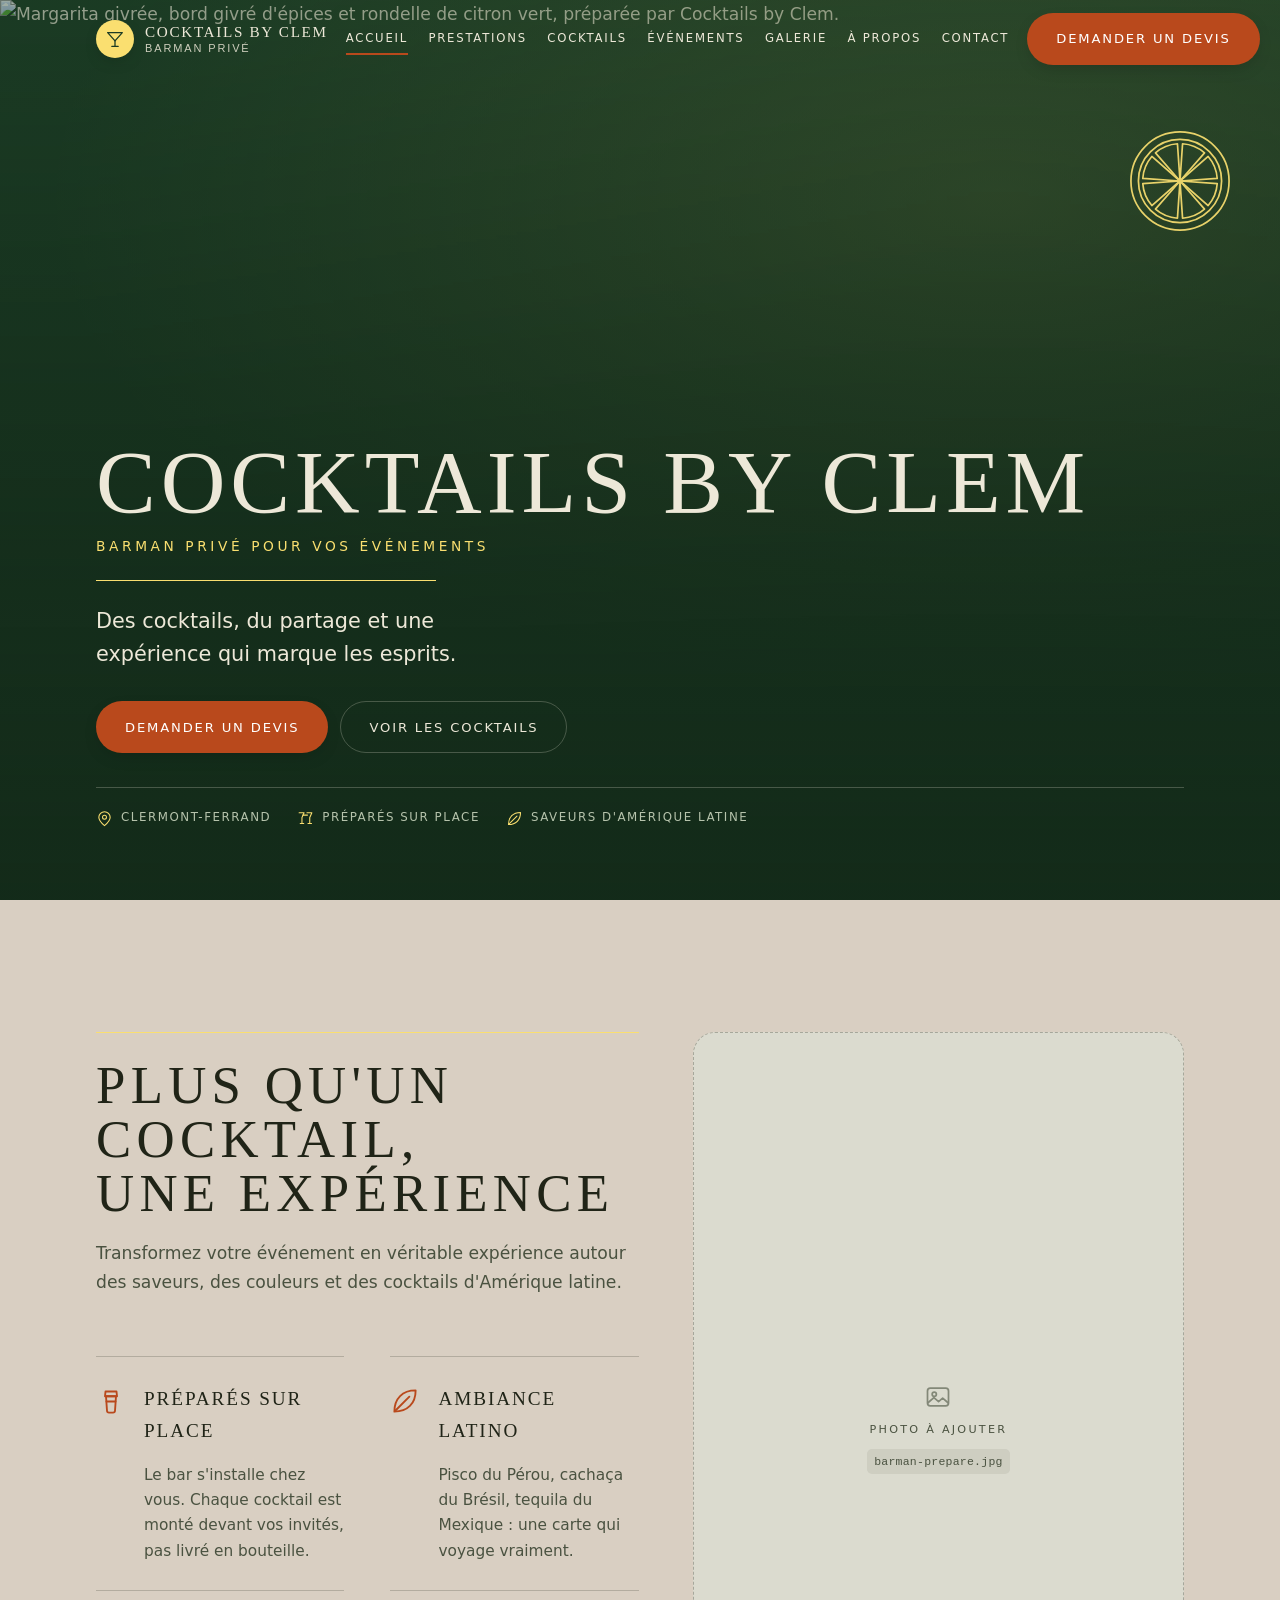
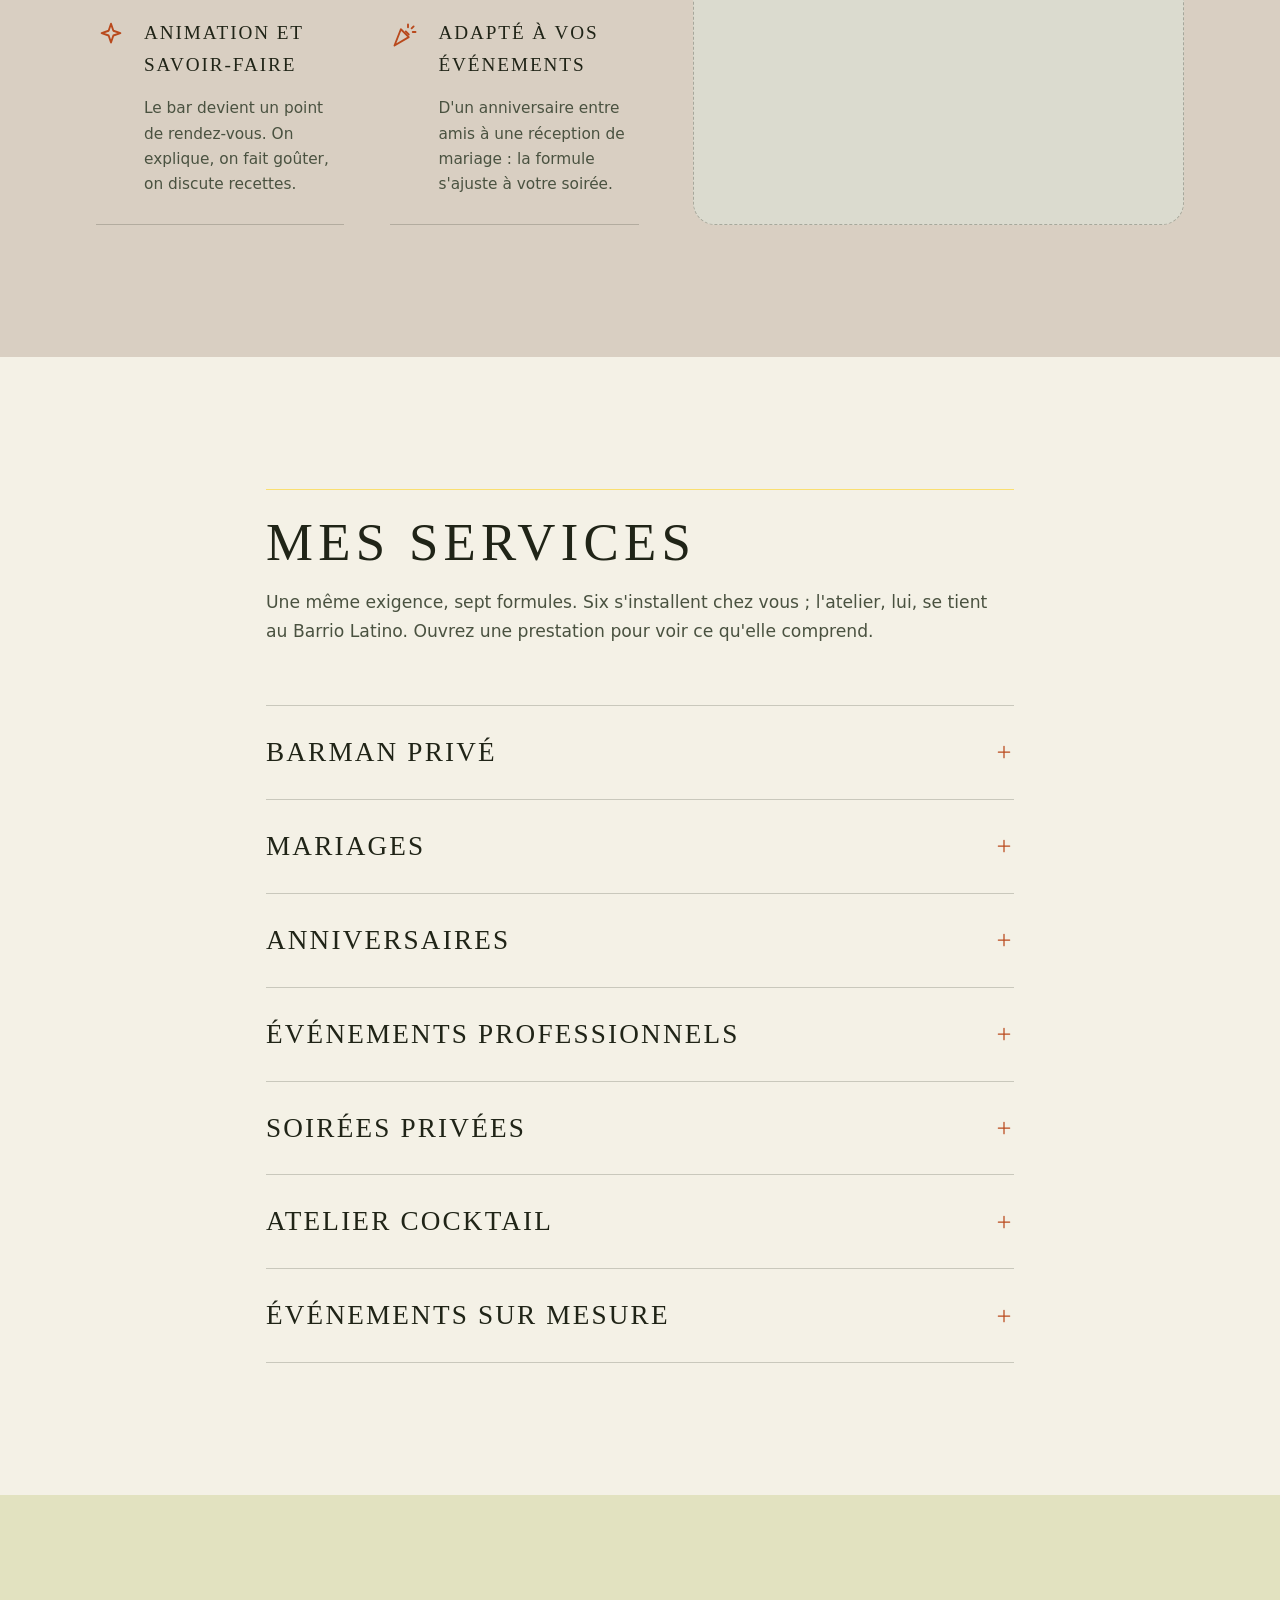
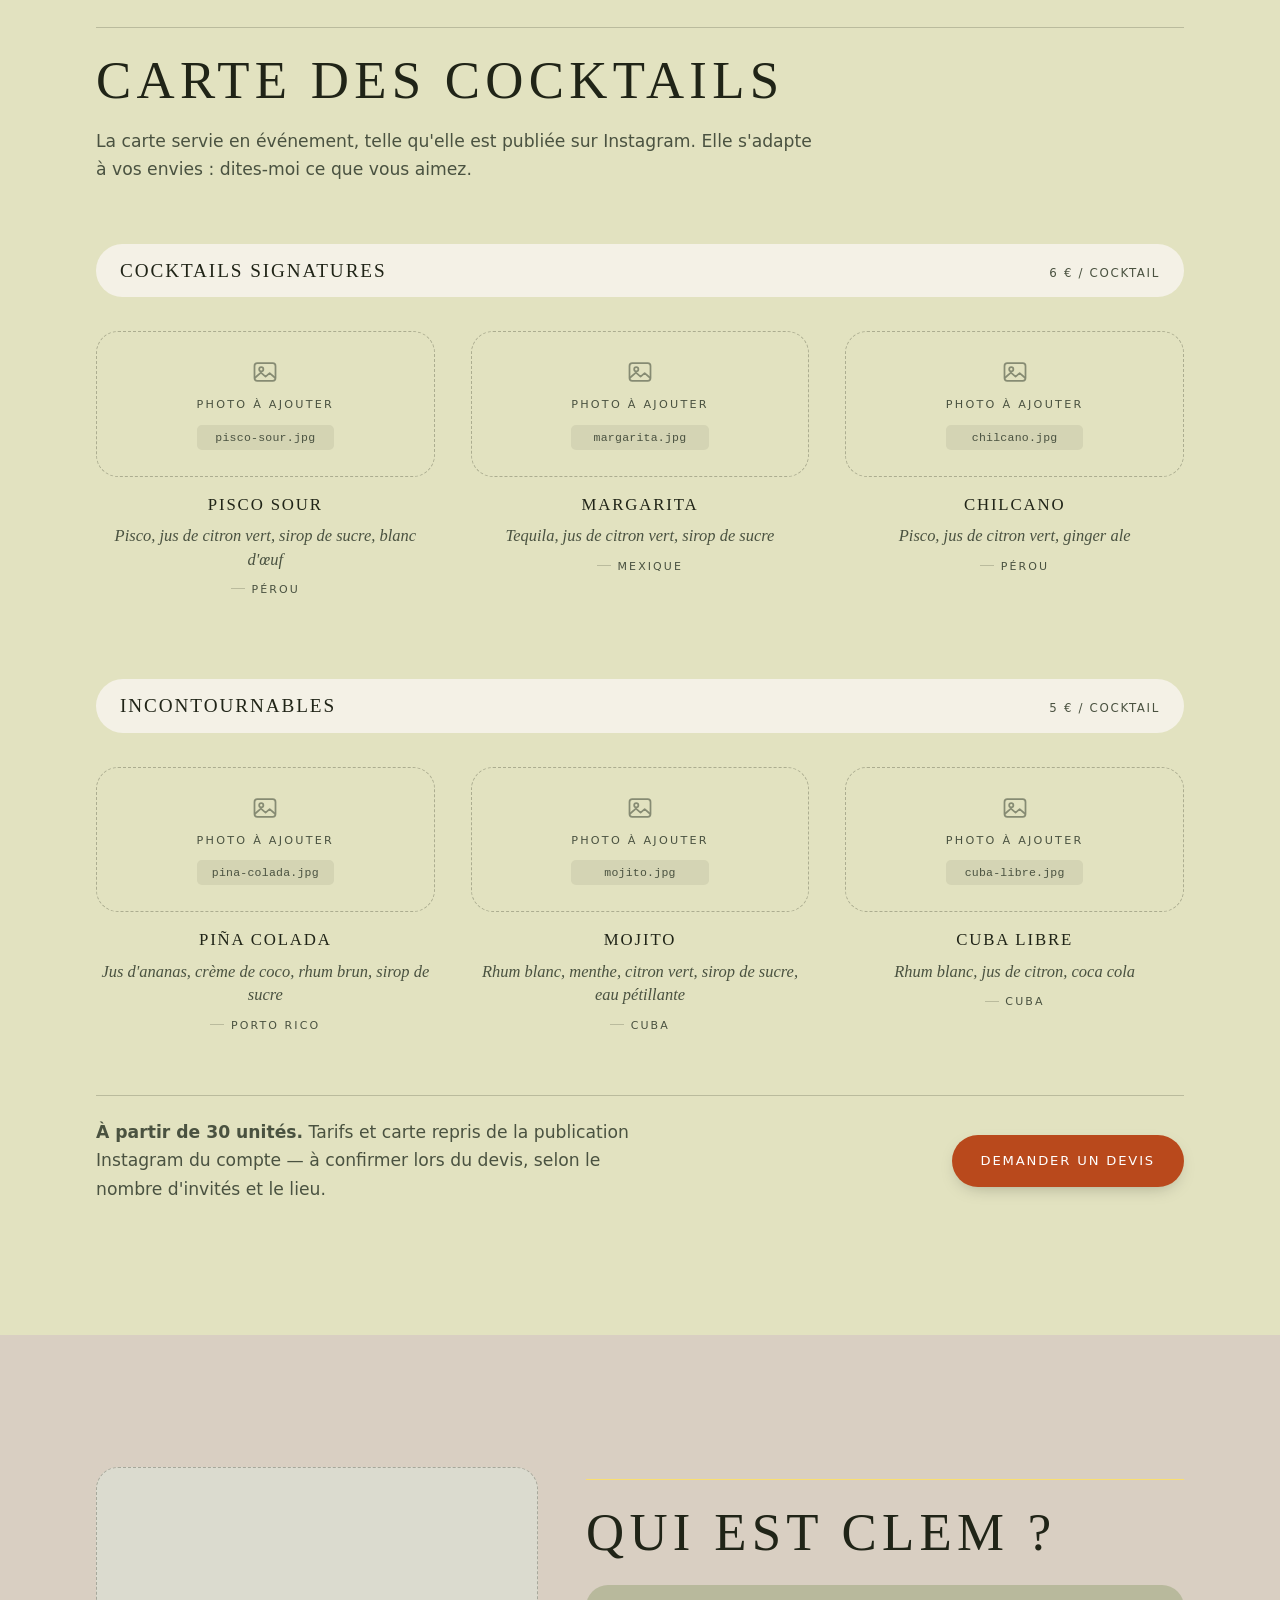
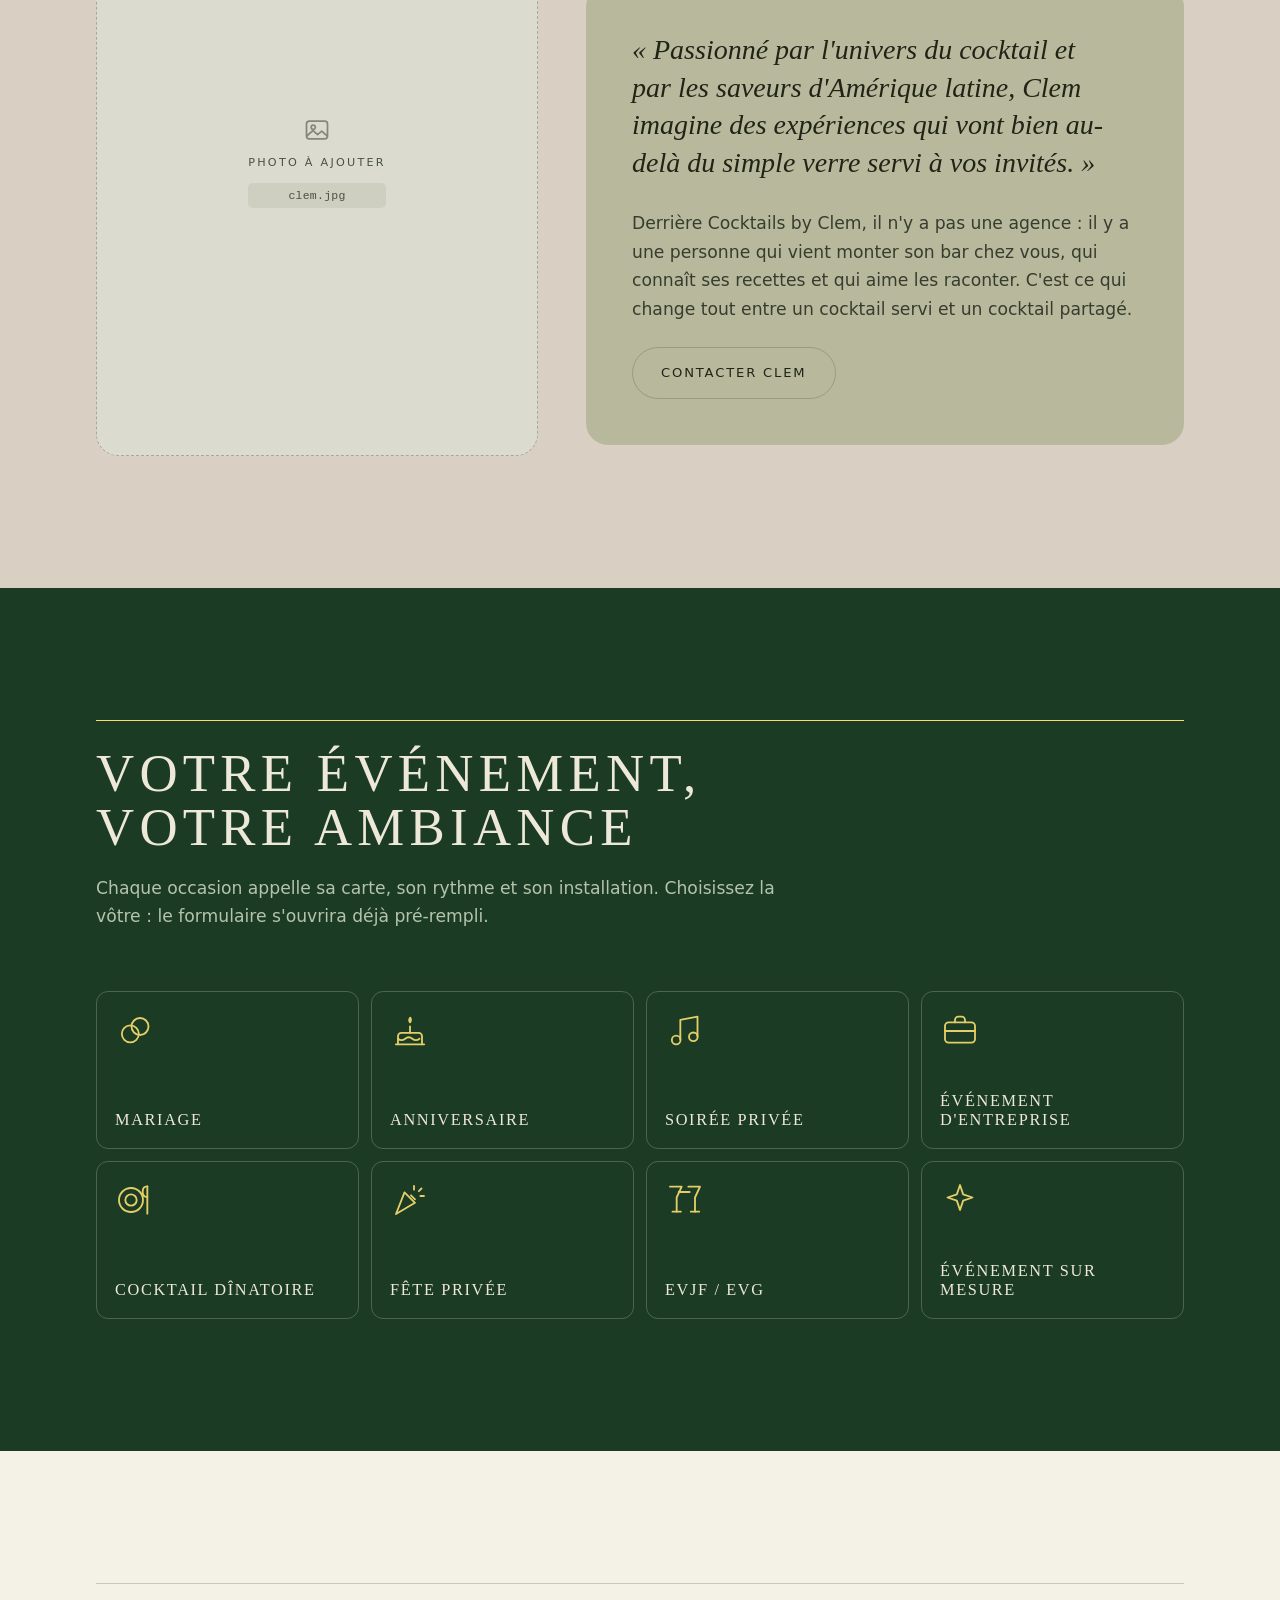
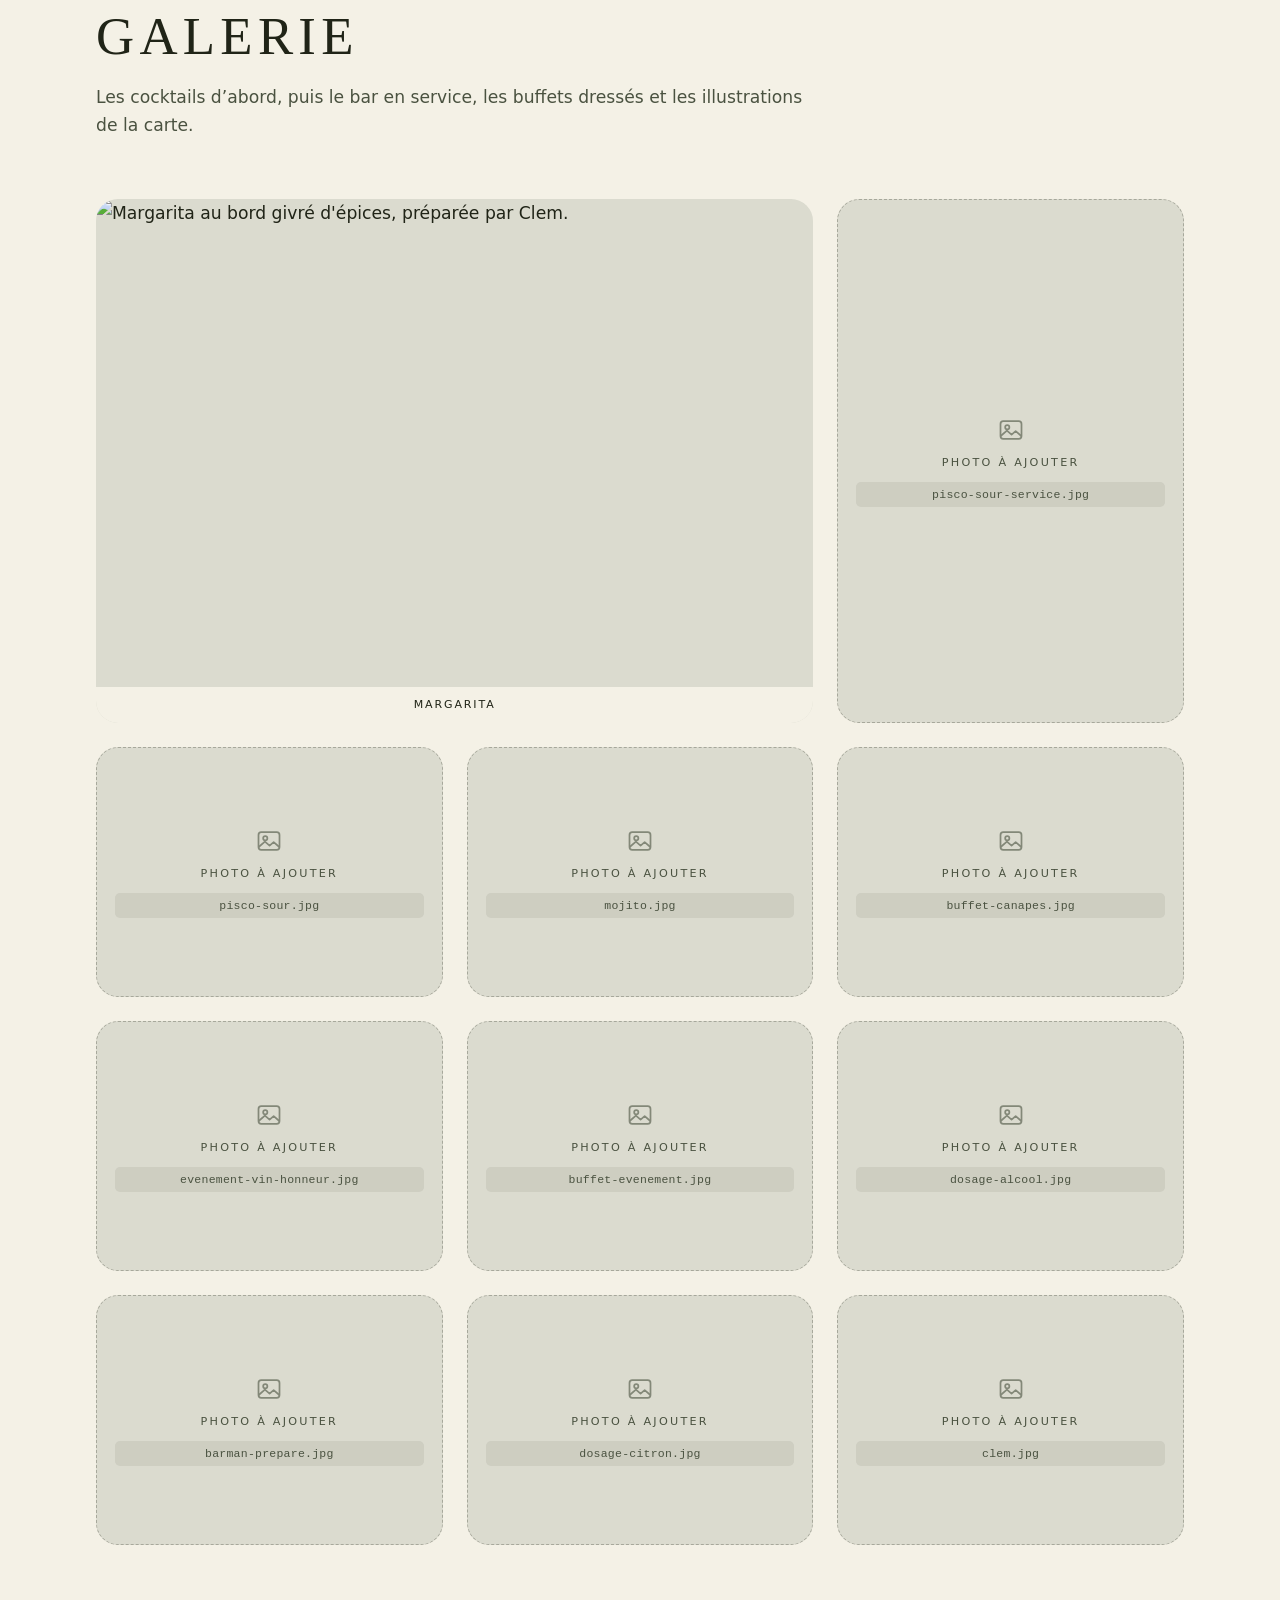
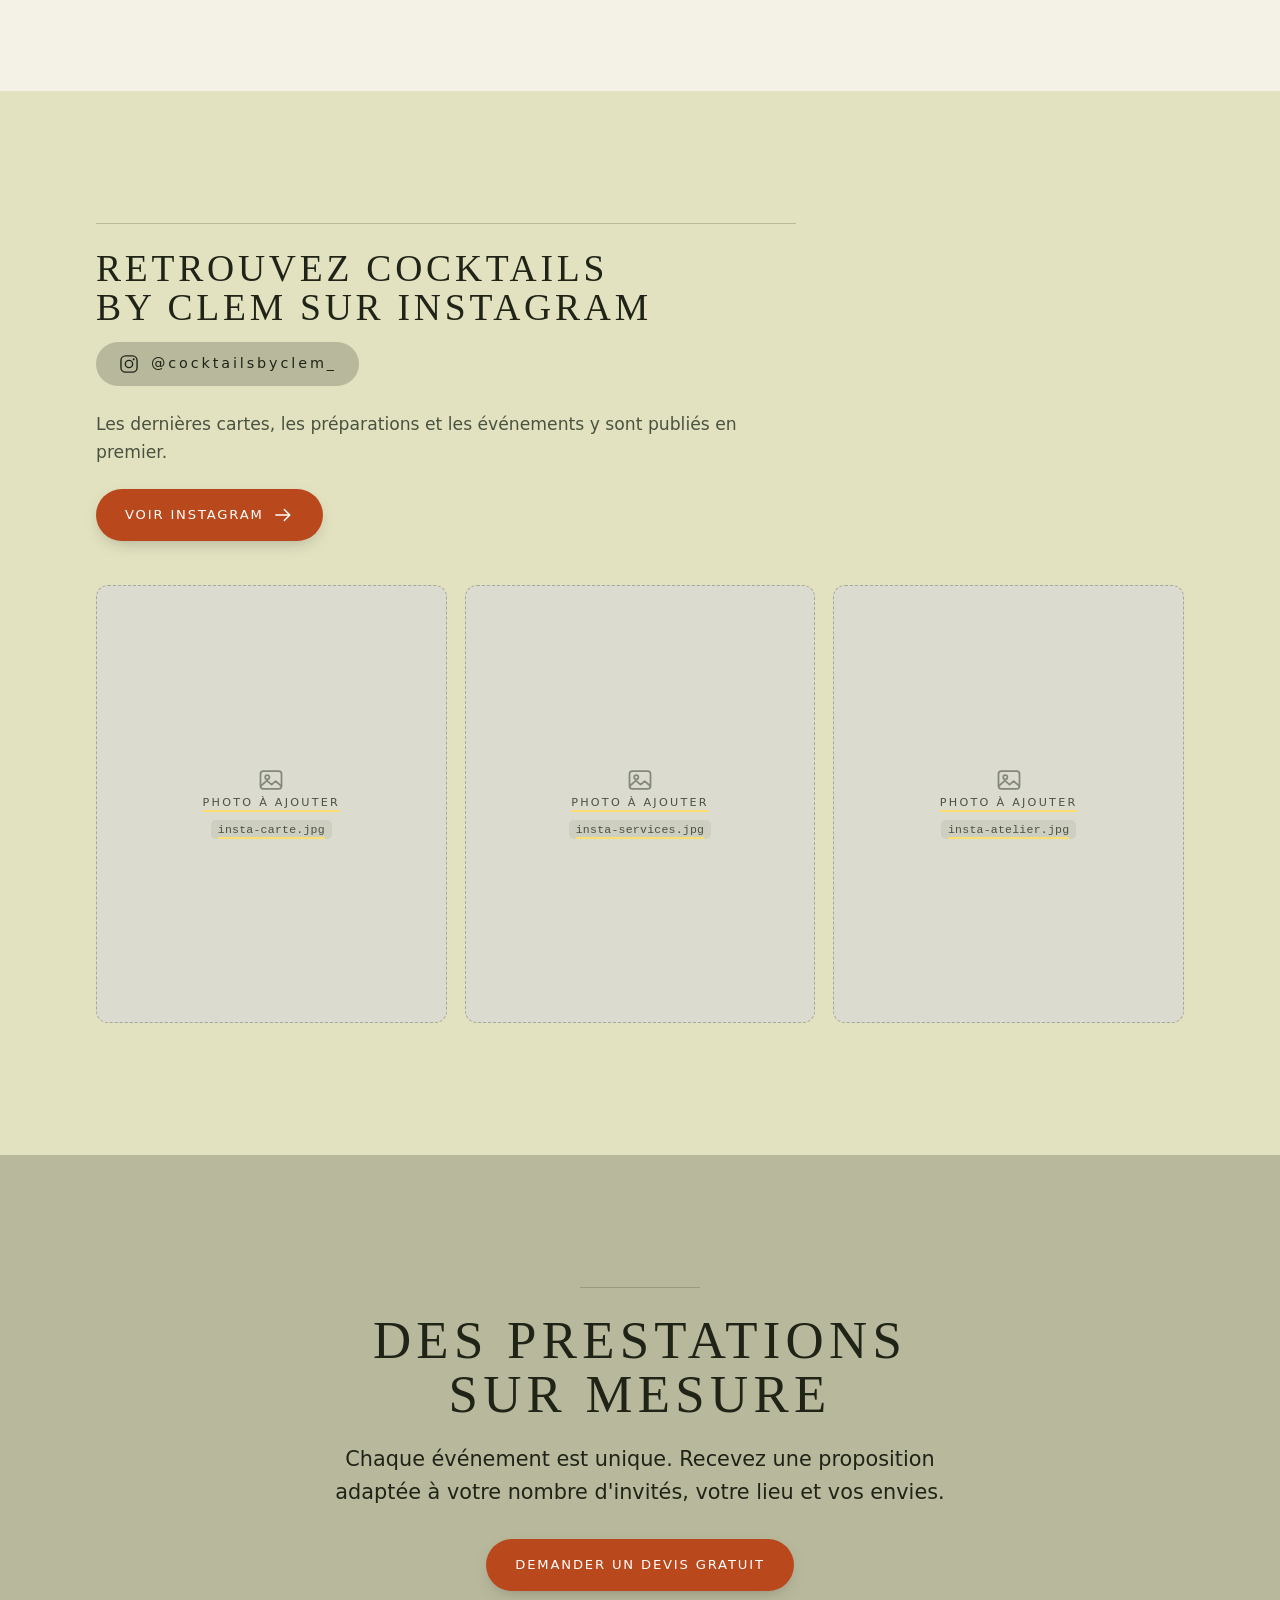
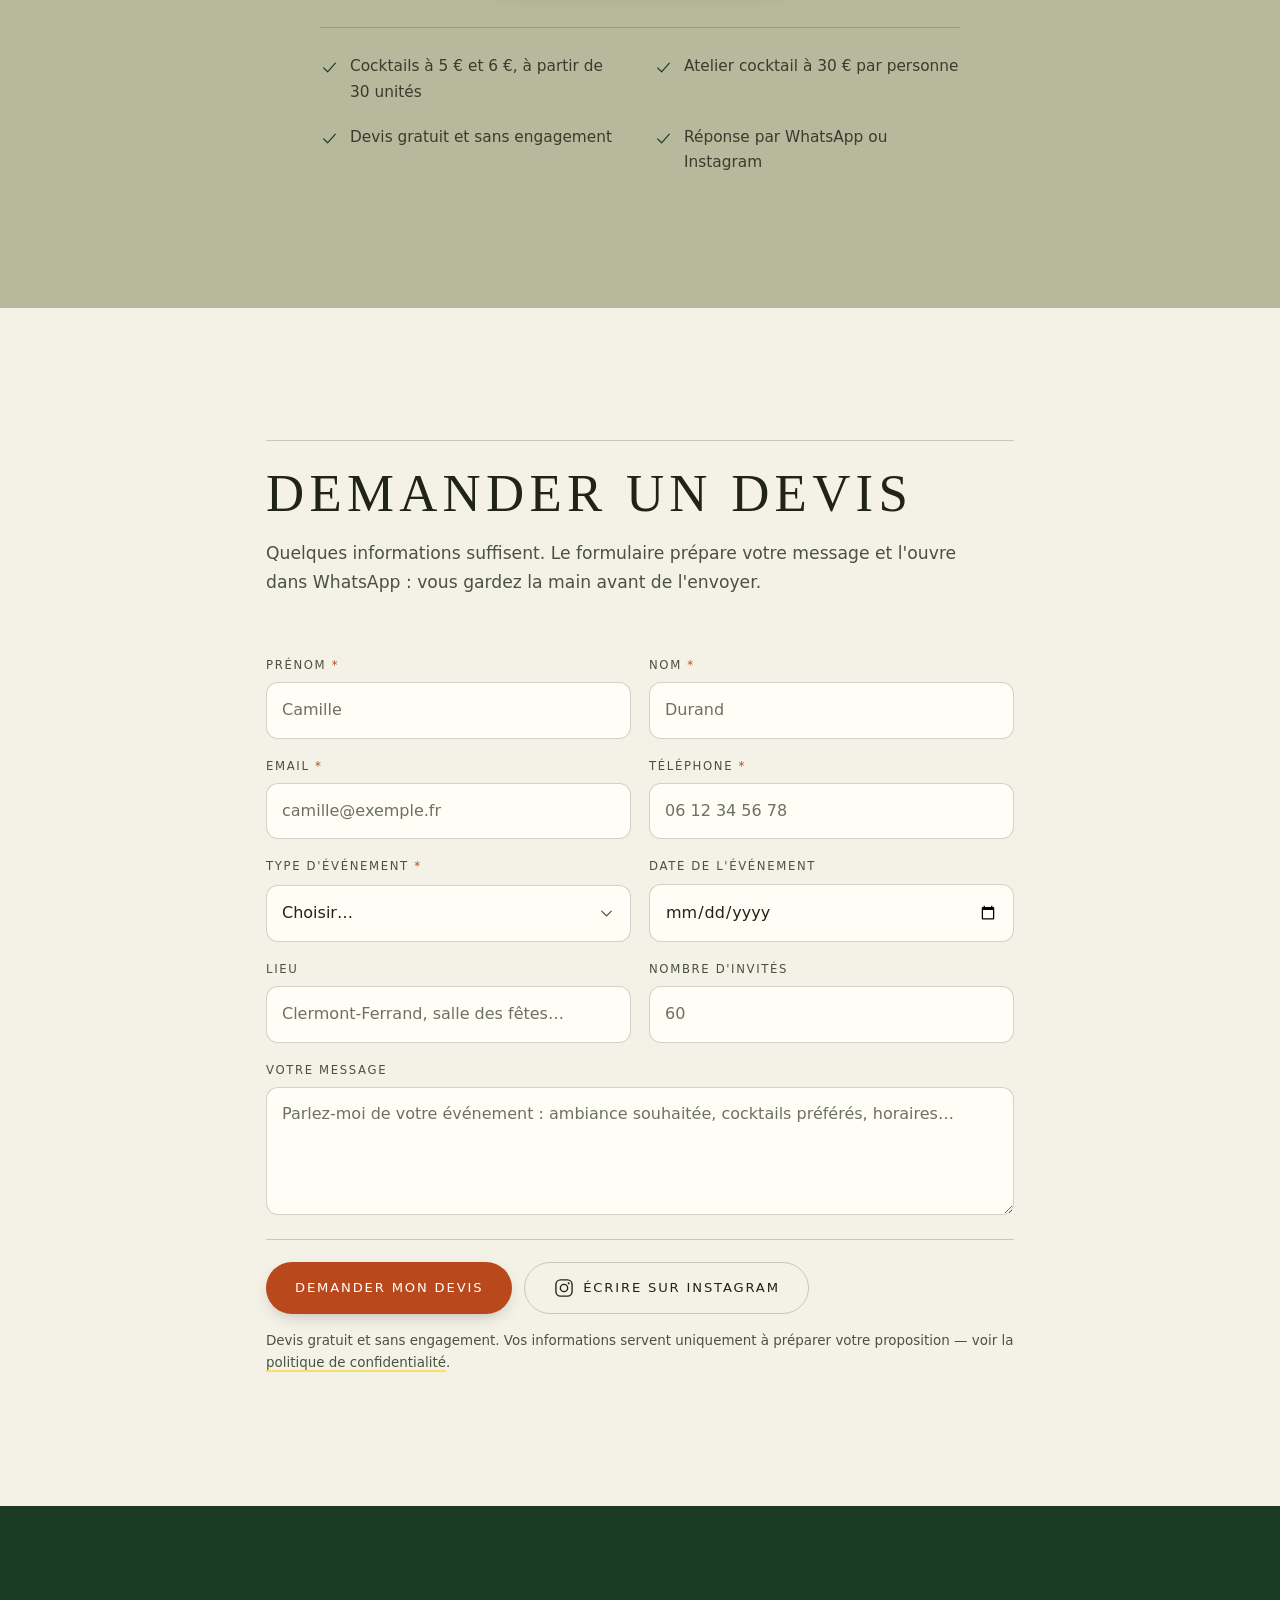
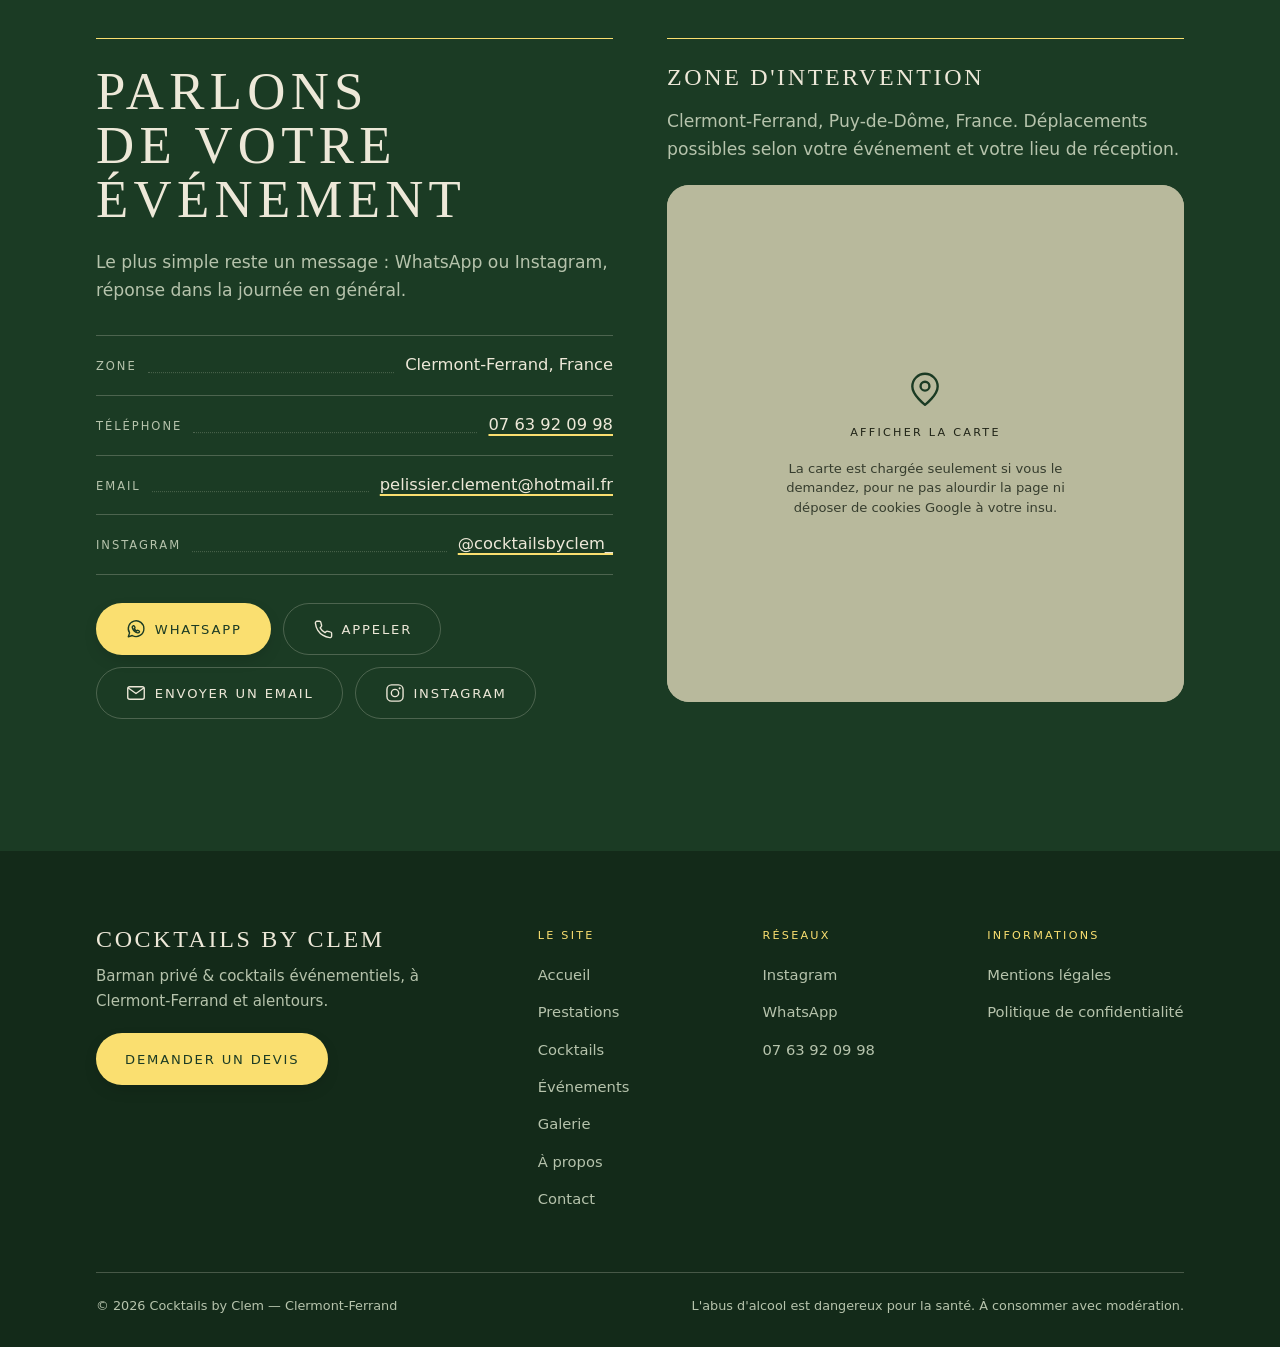
==== commit 39532d6f: "Add files via upload" ====
--- a/index.html
+++ b/index.html
@@ -15,7 +15,7 @@
 <meta property="og:url" content="https://cocktailsbyclem.github.io/">
 <meta property="og:title" content="Cocktails by Clem | Barman privé à Clermont-Ferrand">
 <meta property="og:description" content="Barman privé pour mariages, anniversaires, soirées privées et événements professionnels autour de Clermont-Ferrand. Cocktails d'Amérique latine préparés sur place.">
-<meta property="og:image" content="https://cocktailsbyclem.github.io/assets/og-image.jpg">
+<meta property="og:image" content="https://cocktailsbyclem.github.io/og-image.jpg">
 <meta property="og:image:width" content="1200">
 <meta property="og:image:height" content="630">
 <meta property="og:image:alt" content="Une margarita préparée par Cocktails by Clem, barman privé à Clermont-Ferrand.">
@@ -24,10 +24,10 @@
 <link rel="icon" href="favicon.svg" type="image/svg+xml">
 <link rel="apple-touch-icon" href="favicon.svg">
 
-<link rel="preload" as="image" href="assets/cocktail-margarita.jpg" fetchpriority="high">
-<link rel="preload" href="assets/fonts/cormorant-garamond-300-latin.woff2" as="font" type="font/woff2" crossorigin>
-<link rel="preload" href="assets/fonts/dm-sans-400-latin.woff2" as="font" type="font/woff2" crossorigin>
-<link rel="stylesheet" href="assets/fonts.css">
+<link rel="preload" as="image" href="cocktail-margarita.jpg" fetchpriority="high">
+<link rel="preload" href="cormorant-garamond-300-latin.woff2" as="font" type="font/woff2" crossorigin>
+<link rel="preload" href="dm-sans-400-latin.woff2" as="font" type="font/woff2" crossorigin>
+<link rel="stylesheet" href="fonts.css">
 <link rel="stylesheet" href="styles.css">
 
 <script type="application/ld+json">
@@ -36,7 +36,7 @@
   "@type":"ProfessionalService",
   "name":"Cocktails by Clem",
   "description":"Barman privé et cocktails événementiels à Clermont-Ferrand : mariages, anniversaires, soirées privées et événements professionnels.",
-  "image":"https://cocktailsbyclem.github.io/assets/og-image.jpg",
+  "image":"https://cocktailsbyclem.github.io/og-image.jpg",
   "url":"https://cocktailsbyclem.github.io/",
   "telephone":"+33763920998",
   "email":"pelissier.clement@hotmail.fr",
@@ -136,7 +136,7 @@
 <!-- ======================= HERO ======================= -->
 <section class="hero on-dark" id="accueil">
   <div class="hero__bg" data-parallax="0.14">
-    <img src="assets/cocktail-margarita.jpg" alt="Margarita givrée, bord givré d'épices et rondelle de citron vert, préparée par Cocktails by Clem." width="900" height="1600" fetchpriority="high" decoding="async">
+    <img src="cocktail-margarita.jpg" alt="Margarita givrée, bord givré d'épices et rondelle de citron vert, préparée par Cocktails by Clem." width="900" height="1600" fetchpriority="high" decoding="async">
   </div>
   <div class="hero__veil"></div>
   <svg class="hero__mark" viewBox="-60 -60 120 120" fill="none" stroke="currentColor"
@@ -209,7 +209,7 @@
       </div>
       <div class="exp__media reveal">
         <div class="frame frame--tall">
-          <img src="assets/barman-prepare.jpg" alt="Clem dose la tequila au-dessus du blender pendant le service." width="1000" height="1500" loading="lazy" decoding="async">
+          <img src="barman-prepare.jpg" alt="Clem dose la tequila au-dessus du blender pendant le service." width="1000" height="1500" loading="lazy" decoding="async">
         </div>
       </div>
     </div>
@@ -266,7 +266,7 @@
     <div class="clem">
       <div class="reveal">
         <div class="frame frame--tall">
-          <img src="assets/clem.jpg" alt="Clem, barman privé de Cocktails by Clem, derrière son bar à Clermont-Ferrand." width="1000" height="1500" loading="lazy" decoding="async" style="object-position:50% 22%">
+          <img src="clem.jpg" alt="Clem, barman privé de Cocktails by Clem, derrière son bar à Clermont-Ferrand." width="1000" height="1500" loading="lazy" decoding="async" style="object-position:50% 22%">
         </div>
       </div>
       <div class="reveal">
@@ -314,47 +314,47 @@
     </div>
     <div class="gal reveal-stagger">
       <div class="frame" style="--i:0">
-        <img src="assets/cocktail-margarita.jpg" alt="Margarita au bord givré d'épices, préparée par Clem." width="900" height="1600" loading="lazy" decoding="async">
+        <img src="cocktail-margarita.jpg" alt="Margarita au bord givré d'épices, préparée par Clem." width="900" height="1600" loading="lazy" decoding="async">
         <p class="gal__cap">Margarita</p>
       </div>
       <div class="frame" style="--i:1">
-        <img src="assets/pisco-sour-service.jpg" alt="Pisco Sours dressés au bar, mousse et cannelle, à côté des verres au sel pimenté." width="1000" height="1500" loading="lazy" decoding="async">
+        <img src="pisco-sour-service.jpg" alt="Pisco Sours dressés au bar, mousse et cannelle, à côté des verres au sel pimenté." width="1000" height="1500" loading="lazy" decoding="async">
         <p class="gal__cap">Pisco Sour</p>
       </div>
       <div class="frame frame--art" style="--i:2">
-        <img src="assets/cocktails/pisco-sour.jpg" alt="Illustration du Pisco Sour de la carte Cocktails by Clem." width="440" height="440" loading="lazy" decoding="async">
+        <img src="pisco-sour.jpg" alt="Illustration du Pisco Sour de la carte Cocktails by Clem." width="440" height="440" loading="lazy" decoding="async">
         <p class="gal__cap">Pisco Sour</p>
       </div>
       <div class="frame frame--art" style="--i:3">
-        <img src="assets/cocktails/mojito.jpg" alt="Illustration du Mojito de la carte Cocktails by Clem." width="440" height="440" loading="lazy" decoding="async">
+        <img src="mojito.jpg" alt="Illustration du Mojito de la carte Cocktails by Clem." width="440" height="440" loading="lazy" decoding="async">
         <p class="gal__cap">Mojito</p>
       </div>
       <div class="frame" style="--i:4">
-        <img src="assets/buffet-canapes.jpg" alt="Présentoir de bouchées et verres au sel pimenté, prêts pour le service." width="1000" height="1500" loading="lazy" decoding="async">
+        <img src="buffet-canapes.jpg" alt="Présentoir de bouchées et verres au sel pimenté, prêts pour le service." width="1000" height="1500" loading="lazy" decoding="async">
         <p class="gal__cap">Cocktail dînatoire</p>
       </div>
       <div class="frame" style="--i:5">
-        <img src="assets/evenement-vin-honneur.jpg" alt="Vin d'honneur sous la pergola : les invités se servent au bar installé pour la réception." width="1000" height="1500" loading="lazy" decoding="async">
+        <img src="evenement-vin-honneur.jpg" alt="Vin d'honneur sous la pergola : les invités se servent au bar installé pour la réception." width="1000" height="1500" loading="lazy" decoding="async">
         <p class="gal__cap">Vin d’honneur</p>
       </div>
       <div class="frame" style="--i:6">
-        <img src="assets/buffet-evenement.jpg" alt="Grande table dressée en extérieur : empanadas, bouchées et jarre de cocktail à partager." width="1000" height="1500" loading="lazy" decoding="async">
+        <img src="buffet-evenement.jpg" alt="Grande table dressée en extérieur : empanadas, bouchées et jarre de cocktail à partager." width="1000" height="1500" loading="lazy" decoding="async">
         <p class="gal__cap">Buffet d’événement</p>
       </div>
       <div class="frame" style="--i:7">
-        <img src="assets/dosage-alcool.jpg" alt="Clem dose l'alcool au jigger au-dessus du blender, pendant le service." width="1000" height="1500" loading="lazy" decoding="async">
+        <img src="dosage-alcool.jpg" alt="Clem dose l'alcool au jigger au-dessus du blender, pendant le service." width="1000" height="1500" loading="lazy" decoding="async">
         <p class="gal__cap">Le dosage</p>
       </div>
       <div class="frame" style="--i:8">
-        <img src="assets/barman-prepare.jpg" alt="Clem verse la tequila au-dessus du blender, verres prêts à être servis." width="1000" height="1500" loading="lazy" decoding="async">
+        <img src="barman-prepare.jpg" alt="Clem verse la tequila au-dessus du blender, verres prêts à être servis." width="1000" height="1500" loading="lazy" decoding="async">
         <p class="gal__cap">Tequila</p>
       </div>
       <div class="frame" style="--i:9">
-        <img src="assets/dosage-citron.jpg" alt="Dosage du jus de citron vert au jigger : chaque cocktail est mesuré." width="1000" height="1500" loading="lazy" decoding="async">
+        <img src="dosage-citron.jpg" alt="Dosage du jus de citron vert au jigger : chaque cocktail est mesuré." width="1000" height="1500" loading="lazy" decoding="async">
         <p class="gal__cap">Jus de citron vert</p>
       </div>
       <div class="frame" style="--i:10">
-        <img src="assets/clem.jpg" alt="Clem, barman privé, prépare son poste derrière le bar." width="1000" height="1500" loading="lazy" decoding="async" style="object-position:50% 22%">
+        <img src="clem.jpg" alt="Clem, barman privé, prépare son poste derrière le bar." width="1000" height="1500" loading="lazy" decoding="async" style="object-position:50% 22%">
         <p class="gal__cap">Clem</p>
       </div>
     </div>
@@ -377,11 +377,11 @@
       </div>
       <div class="ig__feed reveal-stagger">
         <a href="https://www.instagram.com/cocktailsbyclem_/" target="_blank" rel="noopener" style="--i:0" aria-label="Publication : la carte des cocktails — ouvrir Instagram">
-          <img src="assets/insta-carte.jpg" alt="Publication Instagram présentant la carte des cocktails illustrée." width="700" height="867" loading="lazy" decoding="async"></a>
+          <img src="insta-carte.jpg" alt="Publication Instagram présentant la carte des cocktails illustrée." width="700" height="867" loading="lazy" decoding="async"></a>
         <a href="https://www.instagram.com/cocktailsbyclem_/" target="_blank" rel="noopener" style="--i:1" aria-label="Publication : mes services et les tarifs — ouvrir Instagram">
-          <img src="assets/insta-services.jpg" alt="Publication Instagram listant les services et les tarifs par cocktail." width="700" height="840" loading="lazy" decoding="async"></a>
+          <img src="insta-services.jpg" alt="Publication Instagram listant les services et les tarifs par cocktail." width="700" height="840" loading="lazy" decoding="async"></a>
         <a href="https://www.instagram.com/cocktailsbyclem_/" target="_blank" rel="noopener" style="--i:2" aria-label="Publication : l'atelier cocktail — ouvrir Instagram">
-          <img src="assets/insta-atelier.jpg" alt="Publication Instagram annonçant un atelier cocktail." width="700" height="840" loading="lazy" decoding="async"></a>
+          <img src="insta-atelier.jpg" alt="Publication Instagram annonçant un atelier cocktail." width="700" height="840" loading="lazy" decoding="async"></a>
       </div>
     </div>
   </div>
--- a/fonts.css
+++ b/fonts.css
@@ -0,0 +1,55 @@
+/* ⚠️ Variante "tout a la racine" : les fichiers du site sont a plat,
+   sans dossier assets/. Voir README.md.
+   Polices hebergees avec le site : pas de requete vers Google, pas d'adresse IP
+   transmise a un tiers, et un rendu qui ne depend pas d'un domaine externe.
+   Sous-ensembles latin + latin-ext uniquement. */
+@font-face{
+  font-family:'Cormorant Garamond';font-style:italic;font-weight:400;font-display:swap;
+  src:url('cormorant-garamond-400i-latinext.woff2') format('woff2');
+  unicode-range:U+0100-02BA, U+02BD-02C5, U+02C7-02CC, U+02CE-02D7, U+02DD-02FF, U+0304, U+0308, U+0329, U+1D00-1DBF, U+1E00-1E9F, U+1EF2-1EFF, U+2020, U+20A0-20AB, U+20AD-20C0, U+2113, U+2C60-2C7F, U+A720-A7FF;
+}
+@font-face{
+  font-family:'Cormorant Garamond';font-style:italic;font-weight:400;font-display:swap;
+  src:url('cormorant-garamond-400i-latin.woff2') format('woff2');
+  unicode-range:U+0000-00FF, U+0131, U+0152-0153, U+02BB-02BC, U+02C6, U+02DA, U+02DC, U+0304, U+0308, U+0329, U+2000-206F, U+20AC, U+2122, U+2191, U+2193, U+2212, U+2215, U+FEFF, U+FFFD;
+}
+@font-face{
+  font-family:'Cormorant Garamond';font-style:normal;font-weight:300;font-display:swap;
+  src:url('cormorant-garamond-300-latinext.woff2') format('woff2');
+  unicode-range:U+0100-02BA, U+02BD-02C5, U+02C7-02CC, U+02CE-02D7, U+02DD-02FF, U+0304, U+0308, U+0329, U+1D00-1DBF, U+1E00-1E9F, U+1EF2-1EFF, U+2020, U+20A0-20AB, U+20AD-20C0, U+2113, U+2C60-2C7F, U+A720-A7FF;
+}
+@font-face{
+  font-family:'Cormorant Garamond';font-style:normal;font-weight:300;font-display:swap;
+  src:url('cormorant-garamond-300-latin.woff2') format('woff2');
+  unicode-range:U+0000-00FF, U+0131, U+0152-0153, U+02BB-02BC, U+02C6, U+02DA, U+02DC, U+0304, U+0308, U+0329, U+2000-206F, U+20AC, U+2122, U+2191, U+2193, U+2212, U+2215, U+FEFF, U+FFFD;
+}
+@font-face{
+  font-family:'Cormorant Garamond';font-style:normal;font-weight:400;font-display:swap;
+  src:url('cormorant-garamond-400-latinext.woff2') format('woff2');
+  unicode-range:U+0100-02BA, U+02BD-02C5, U+02C7-02CC, U+02CE-02D7, U+02DD-02FF, U+0304, U+0308, U+0329, U+1D00-1DBF, U+1E00-1E9F, U+1EF2-1EFF, U+2020, U+20A0-20AB, U+20AD-20C0, U+2113, U+2C60-2C7F, U+A720-A7FF;
+}
+@font-face{
+  font-family:'Cormorant Garamond';font-style:normal;font-weight:400;font-display:swap;
+  src:url('cormorant-garamond-400-latin.woff2') format('woff2');
+  unicode-range:U+0000-00FF, U+0131, U+0152-0153, U+02BB-02BC, U+02C6, U+02DA, U+02DC, U+0304, U+0308, U+0329, U+2000-206F, U+20AC, U+2122, U+2191, U+2193, U+2212, U+2215, U+FEFF, U+FFFD;
+}
+@font-face{
+  font-family:'DM Sans';font-style:normal;font-weight:400;font-display:swap;
+  src:url('dm-sans-400-latinext.woff2') format('woff2');
+  unicode-range:U+0100-02BA, U+02BD-02C5, U+02C7-02CC, U+02CE-02D7, U+02DD-02FF, U+0304, U+0308, U+0329, U+1D00-1DBF, U+1E00-1E9F, U+1EF2-1EFF, U+2020, U+20A0-20AB, U+20AD-20C0, U+2113, U+2C60-2C7F, U+A720-A7FF;
+}
+@font-face{
+  font-family:'DM Sans';font-style:normal;font-weight:400;font-display:swap;
+  src:url('dm-sans-400-latin.woff2') format('woff2');
+  unicode-range:U+0000-00FF, U+0131, U+0152-0153, U+02BB-02BC, U+02C6, U+02DA, U+02DC, U+0304, U+0308, U+0329, U+2000-206F, U+20AC, U+2122, U+2191, U+2193, U+2212, U+2215, U+FEFF, U+FFFD;
+}
+@font-face{
+  font-family:'DM Sans';font-style:normal;font-weight:500;font-display:swap;
+  src:url('dm-sans-500-latinext.woff2') format('woff2');
+  unicode-range:U+0100-02BA, U+02BD-02C5, U+02C7-02CC, U+02CE-02D7, U+02DD-02FF, U+0304, U+0308, U+0329, U+1D00-1DBF, U+1E00-1E9F, U+1EF2-1EFF, U+2020, U+20A0-20AB, U+20AD-20C0, U+2113, U+2C60-2C7F, U+A720-A7FF;
+}
+@font-face{
+  font-family:'DM Sans';font-style:normal;font-weight:500;font-display:swap;
+  src:url('dm-sans-500-latin.woff2') format('woff2');
+  unicode-range:U+0000-00FF, U+0131, U+0152-0153, U+02BB-02BC, U+02C6, U+02DA, U+02DC, U+0304, U+0308, U+0329, U+2000-206F, U+20AC, U+2122, U+2191, U+2193, U+2212, U+2215, U+FEFF, U+FFFD;
+}
--- a/styles.css
+++ b/styles.css
@@ -175,7 +175,7 @@
   content:"";position:absolute;inset:-14% -8%;
   /* Taille fixe plutot que "cover" : etire sur une grande section, le motif
      donnait des taches enormes au lieu de feuilles. */
-  background:url("assets/leaves.svg") no-repeat center / 1400px auto;
+  background:url("leaves.svg") no-repeat center / 1400px auto;
   opacity:.3;
   will-change:transform;
 }
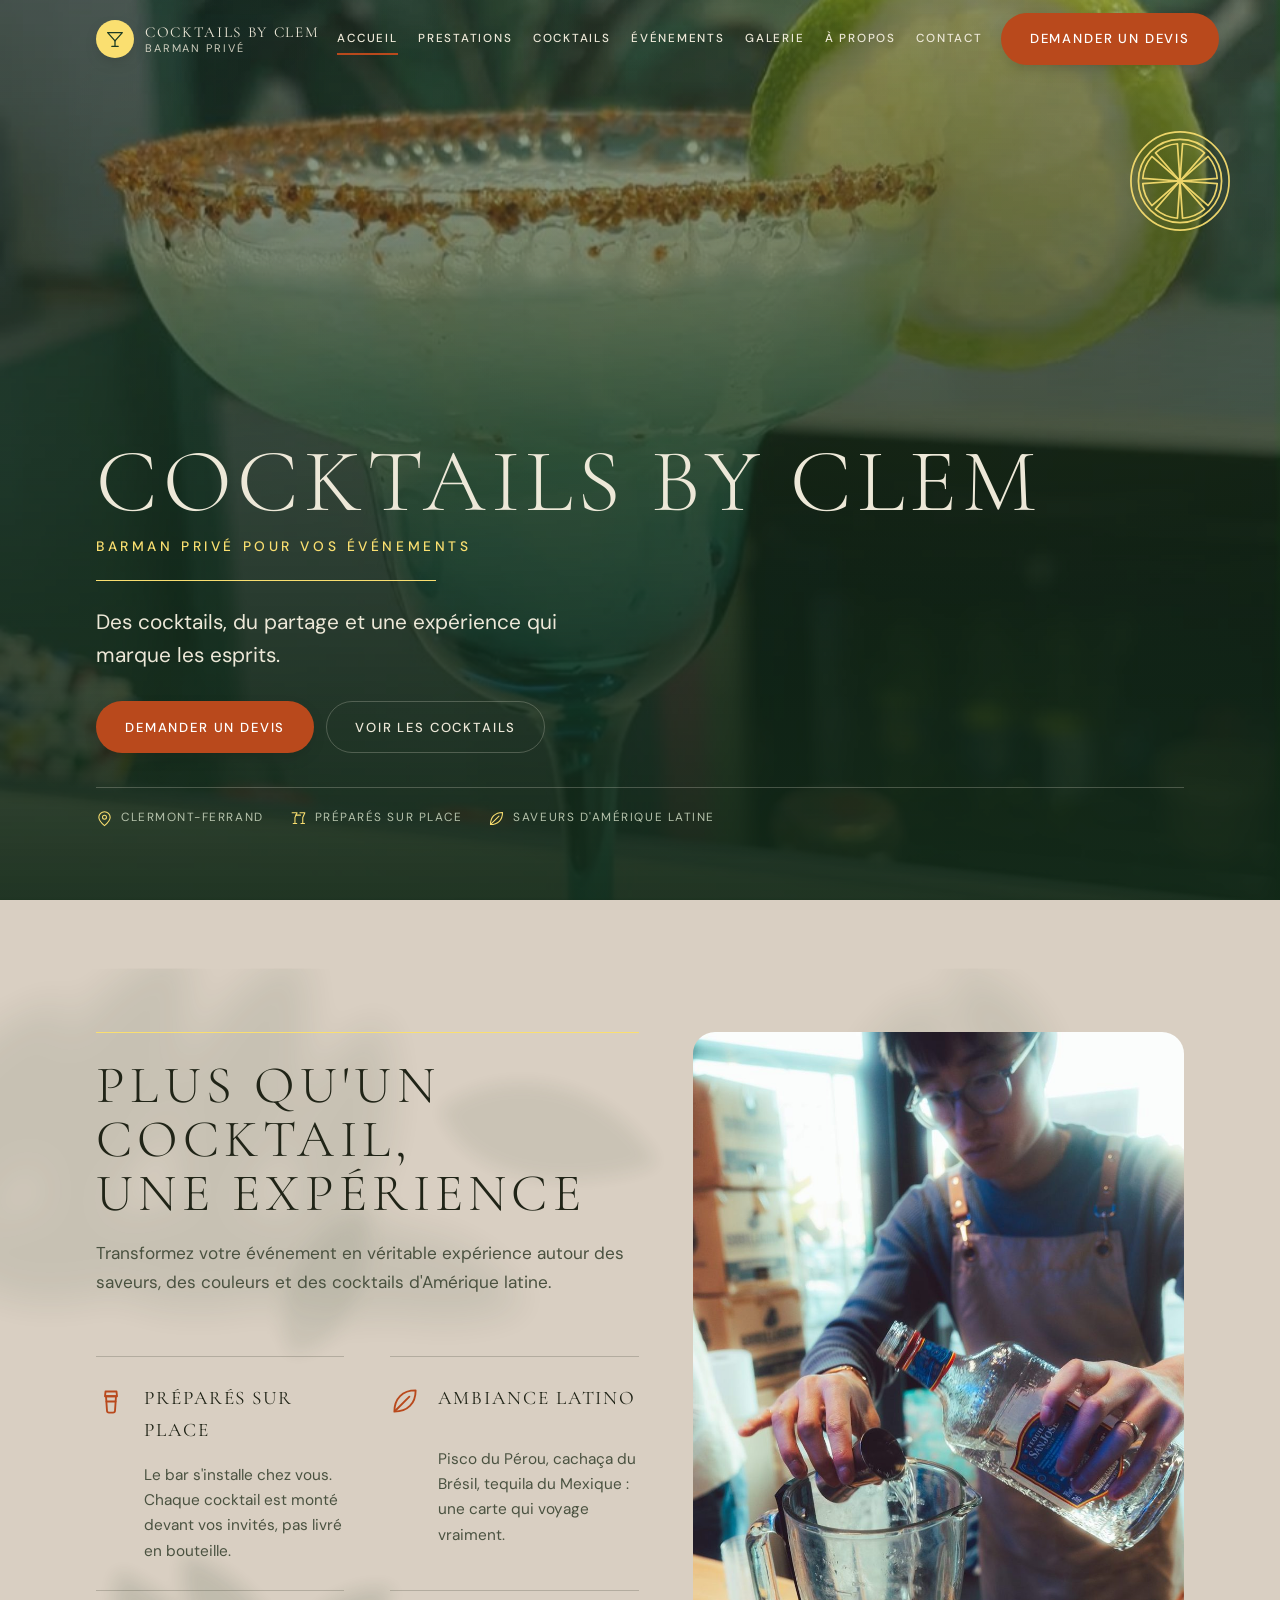
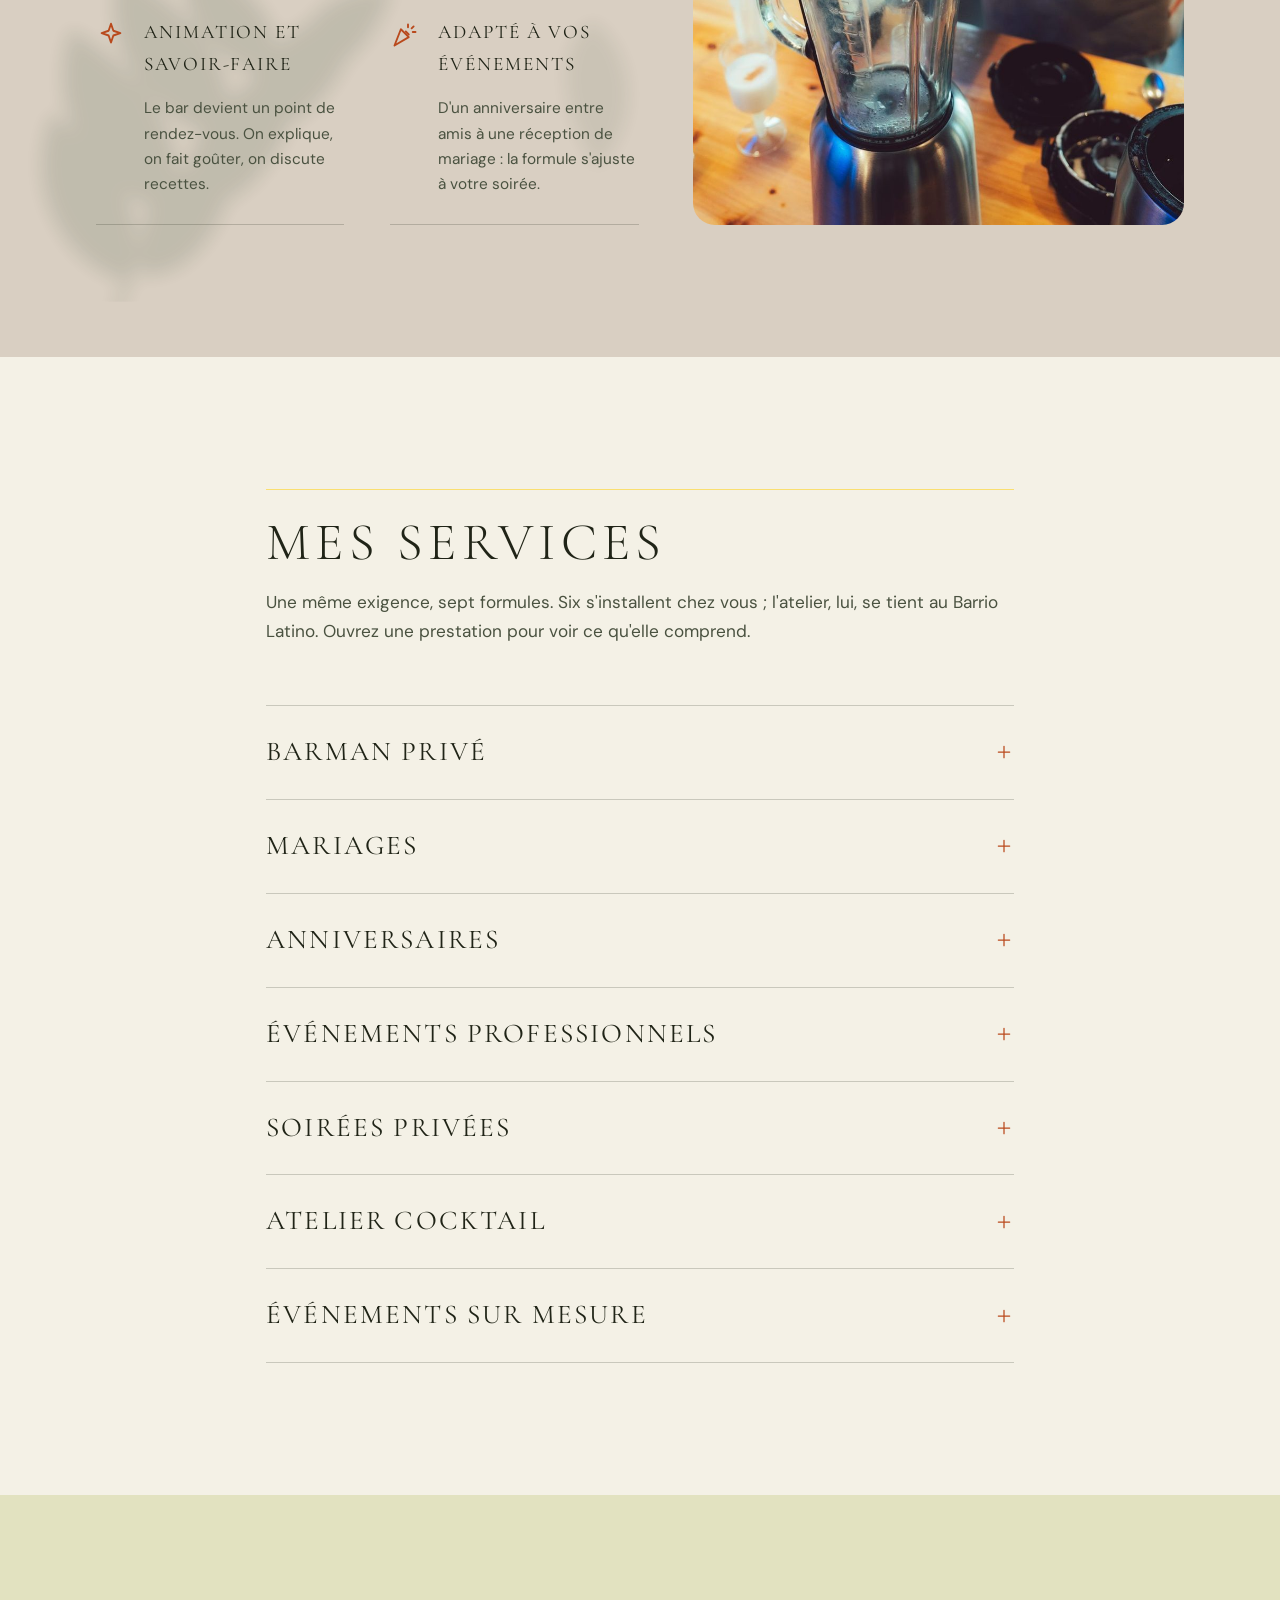
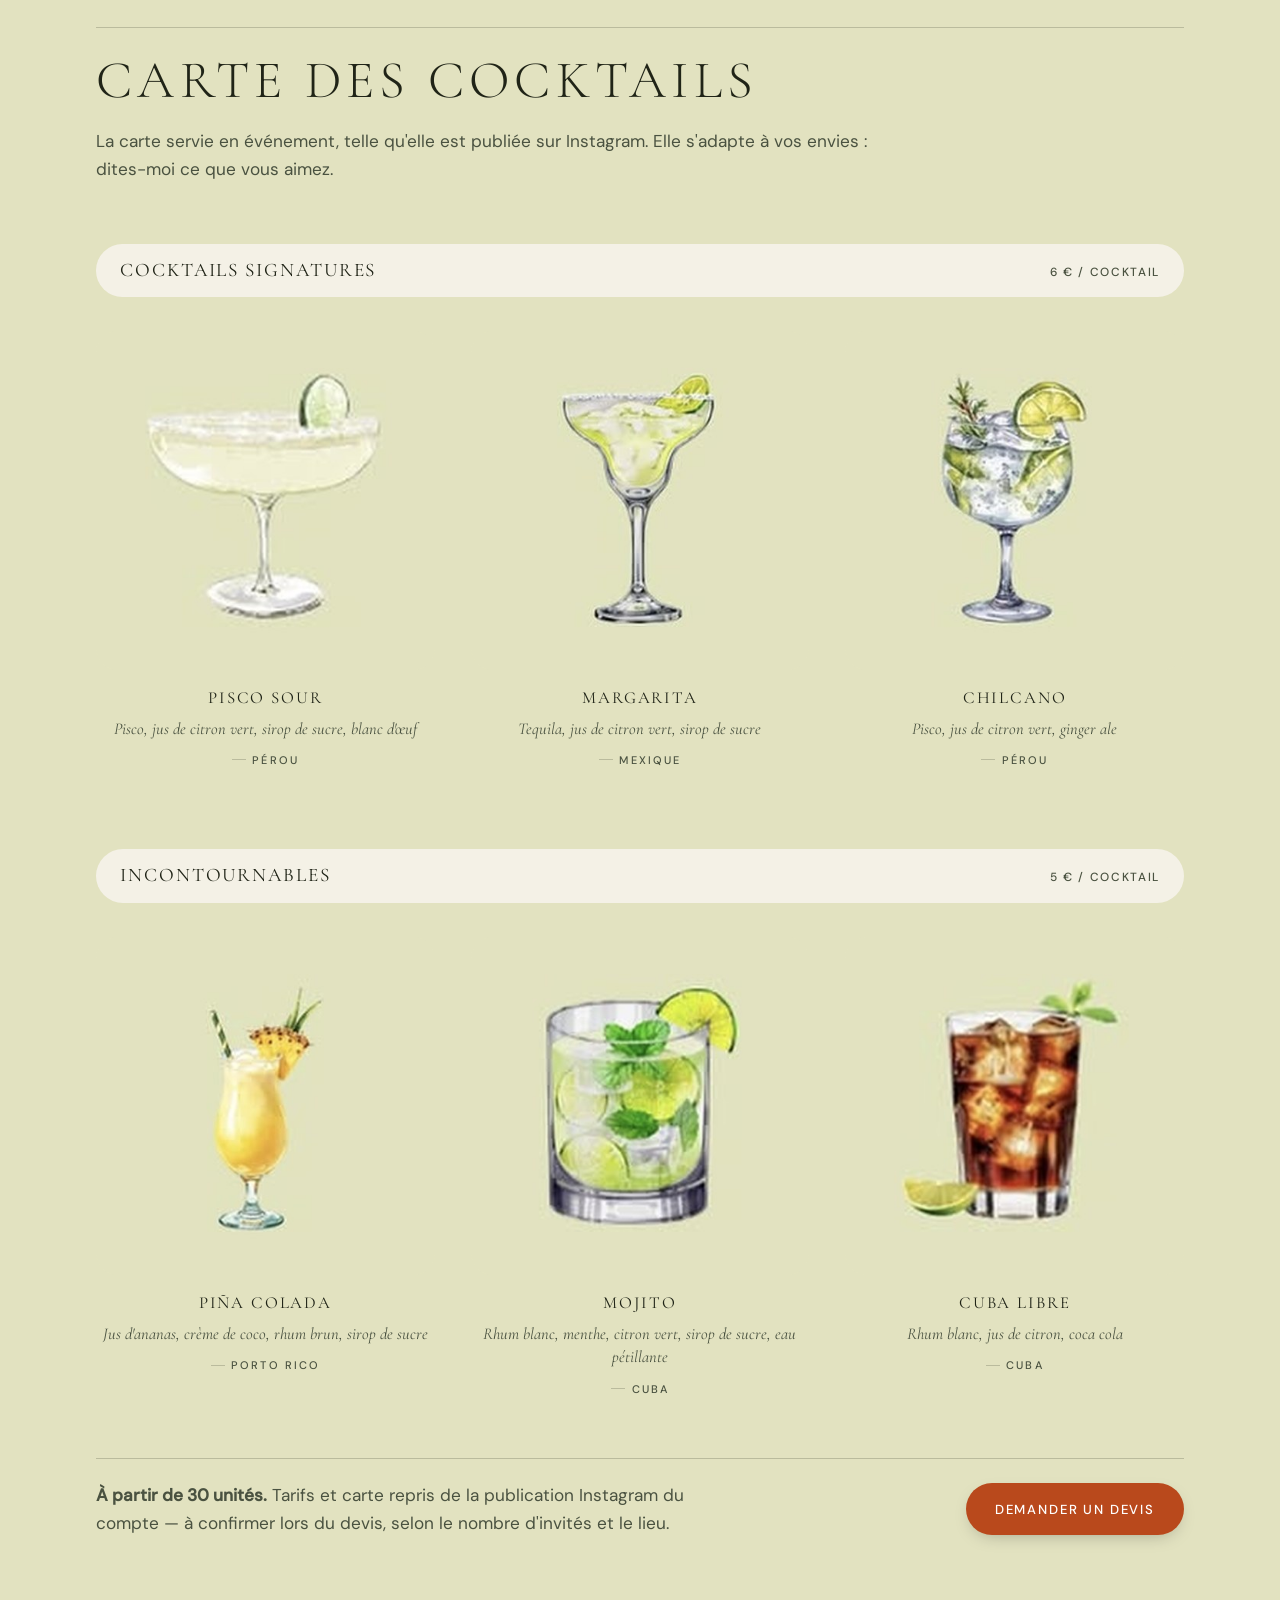
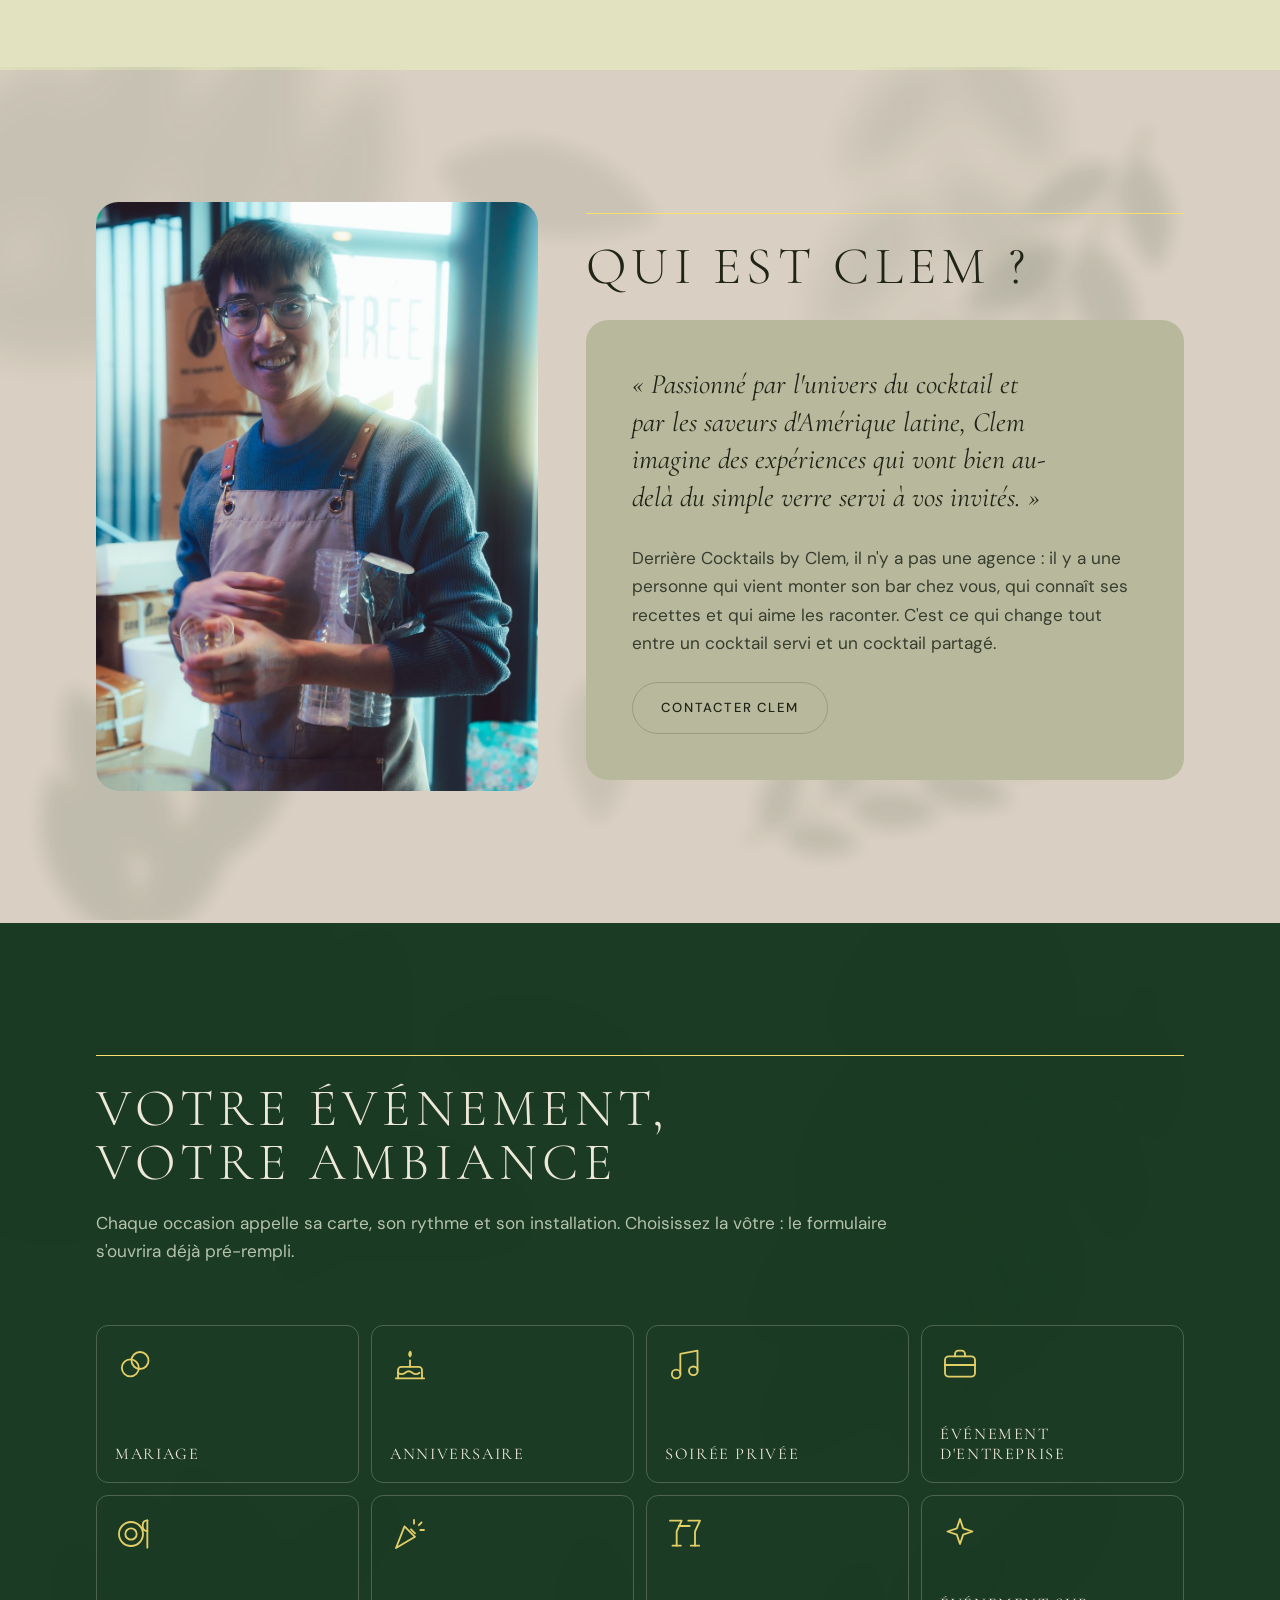
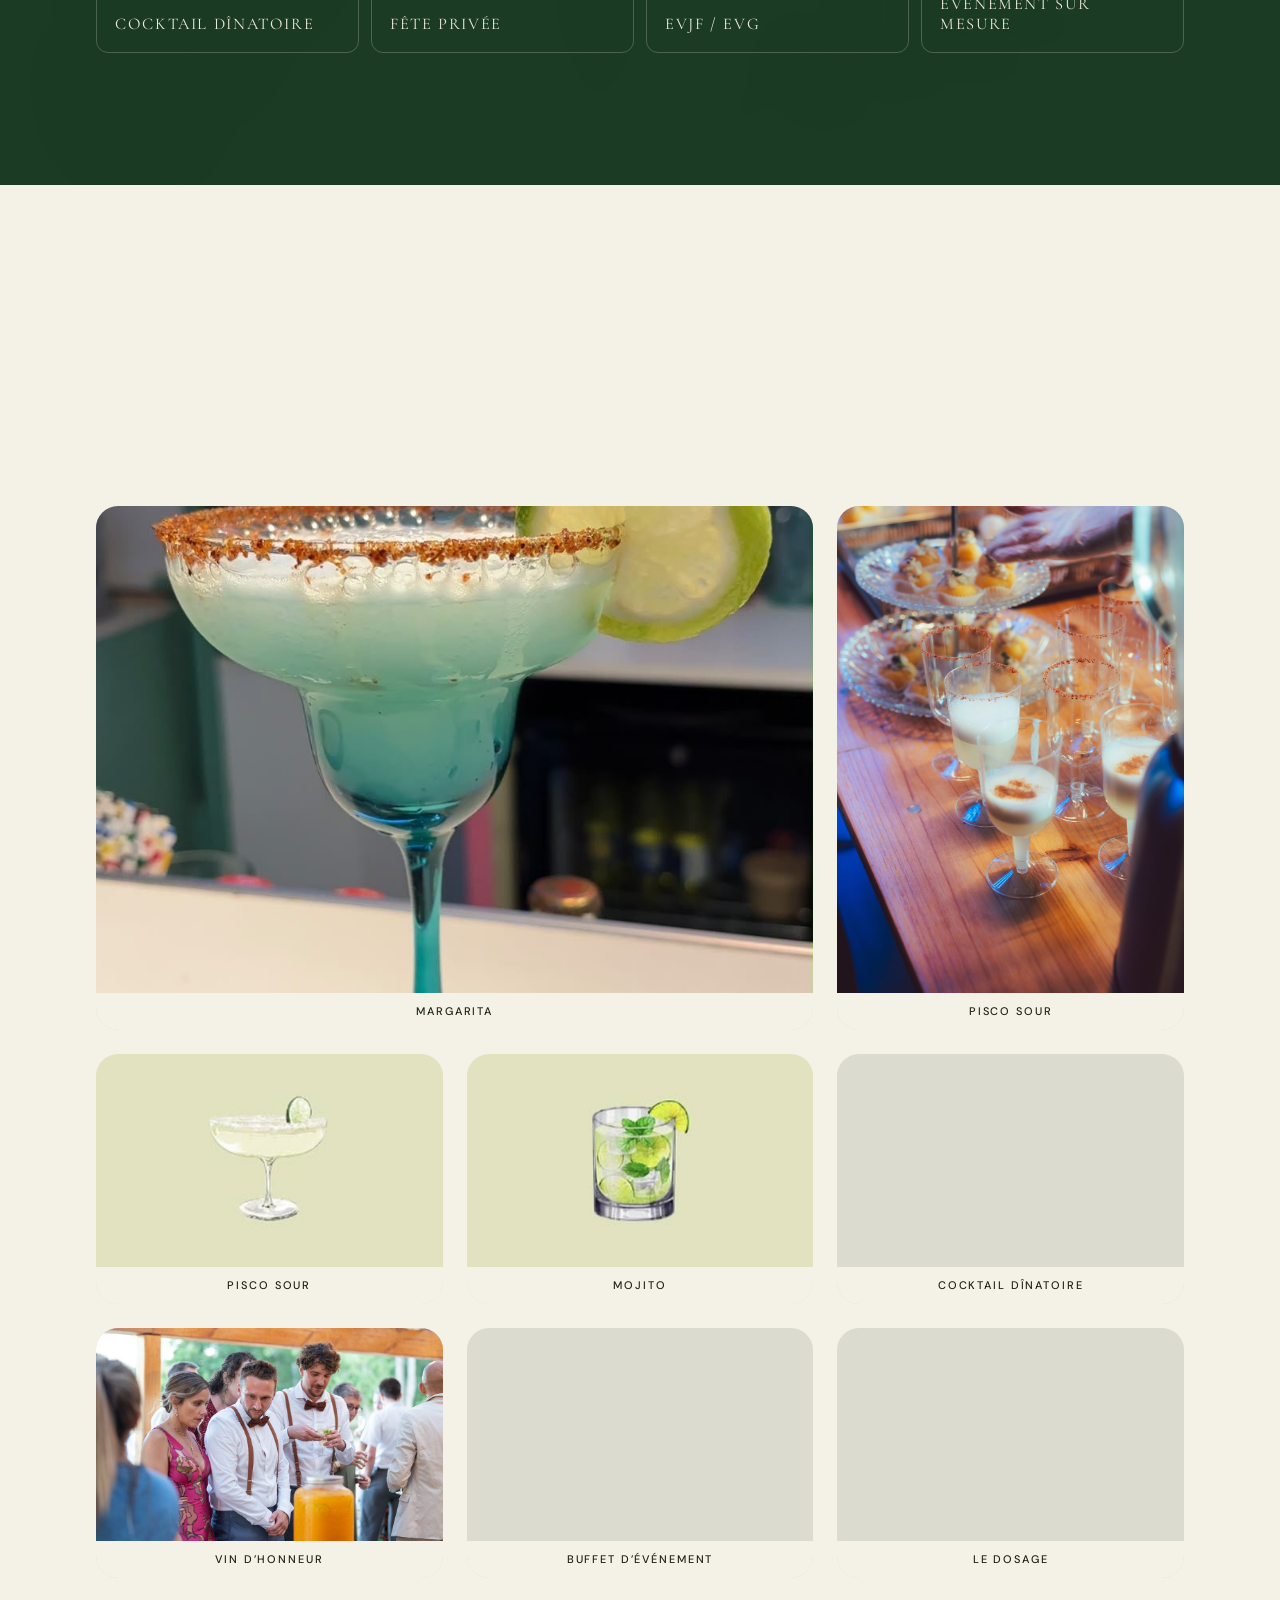
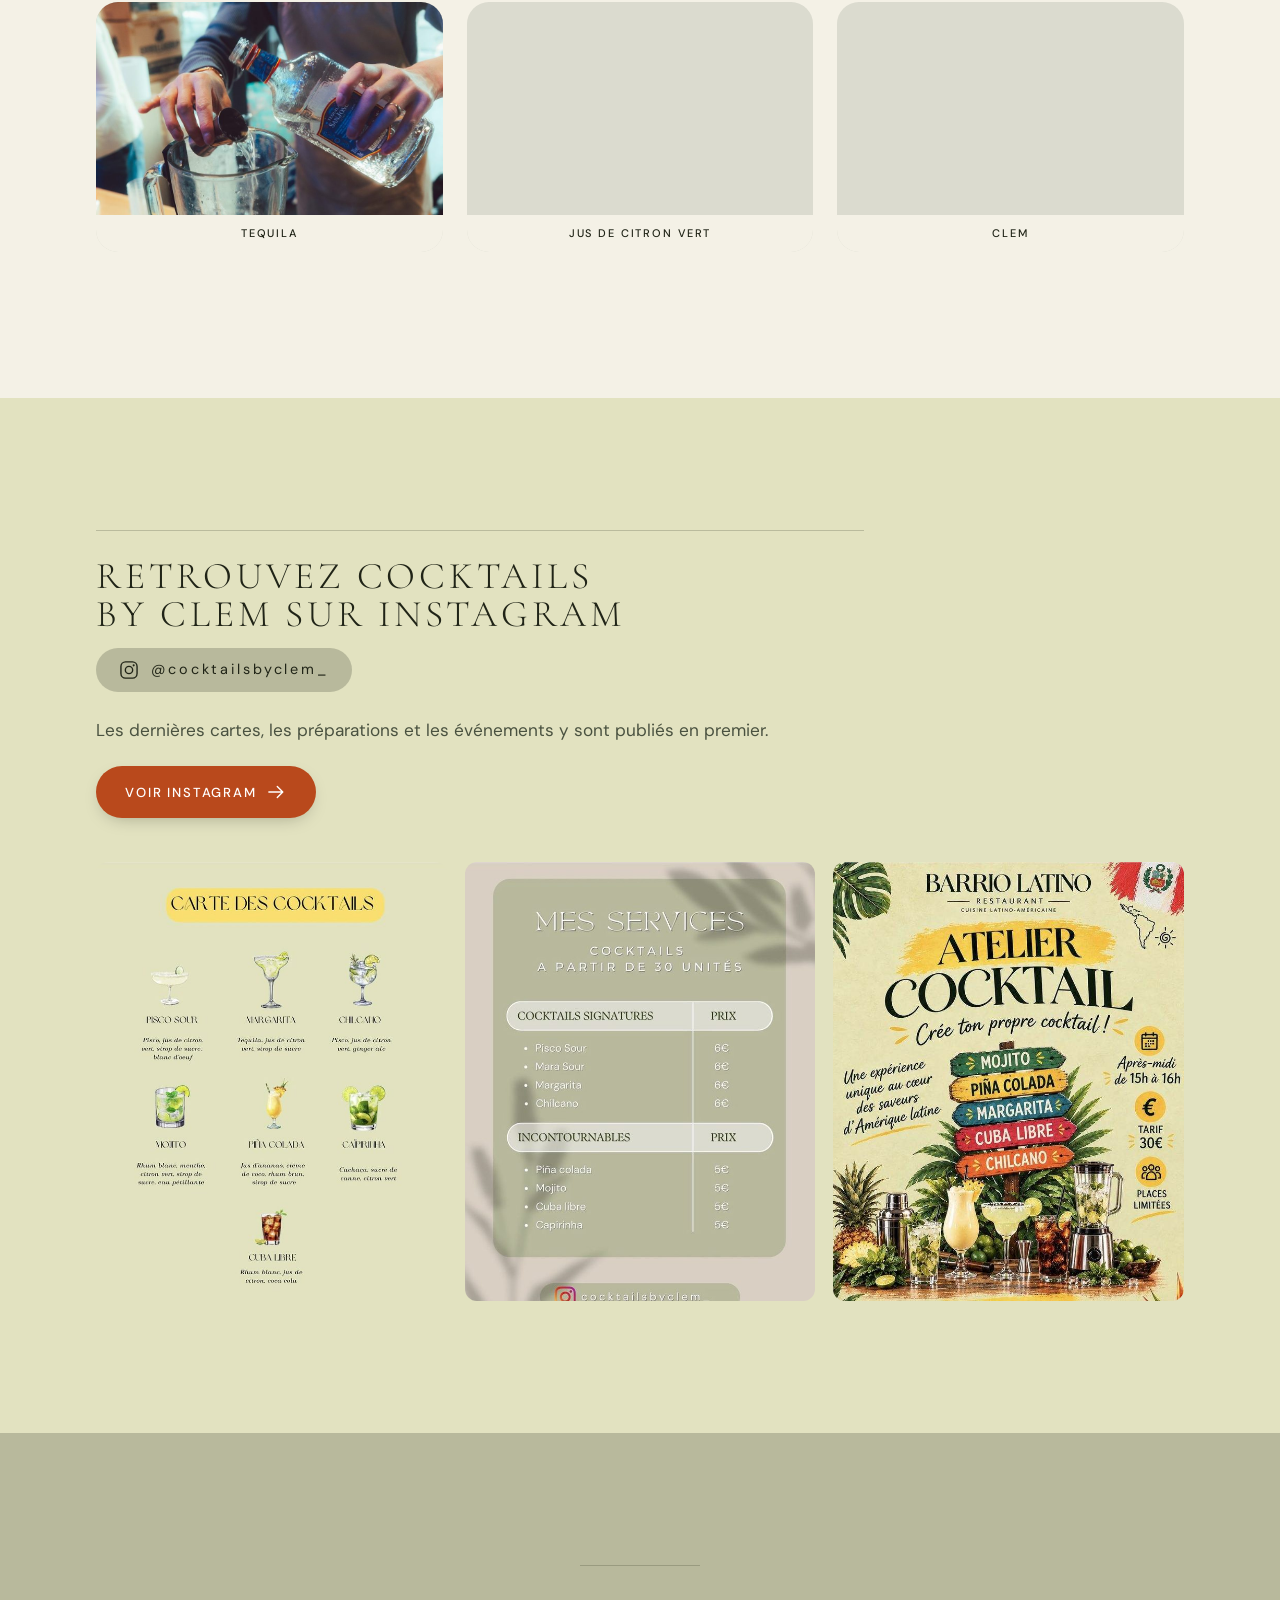
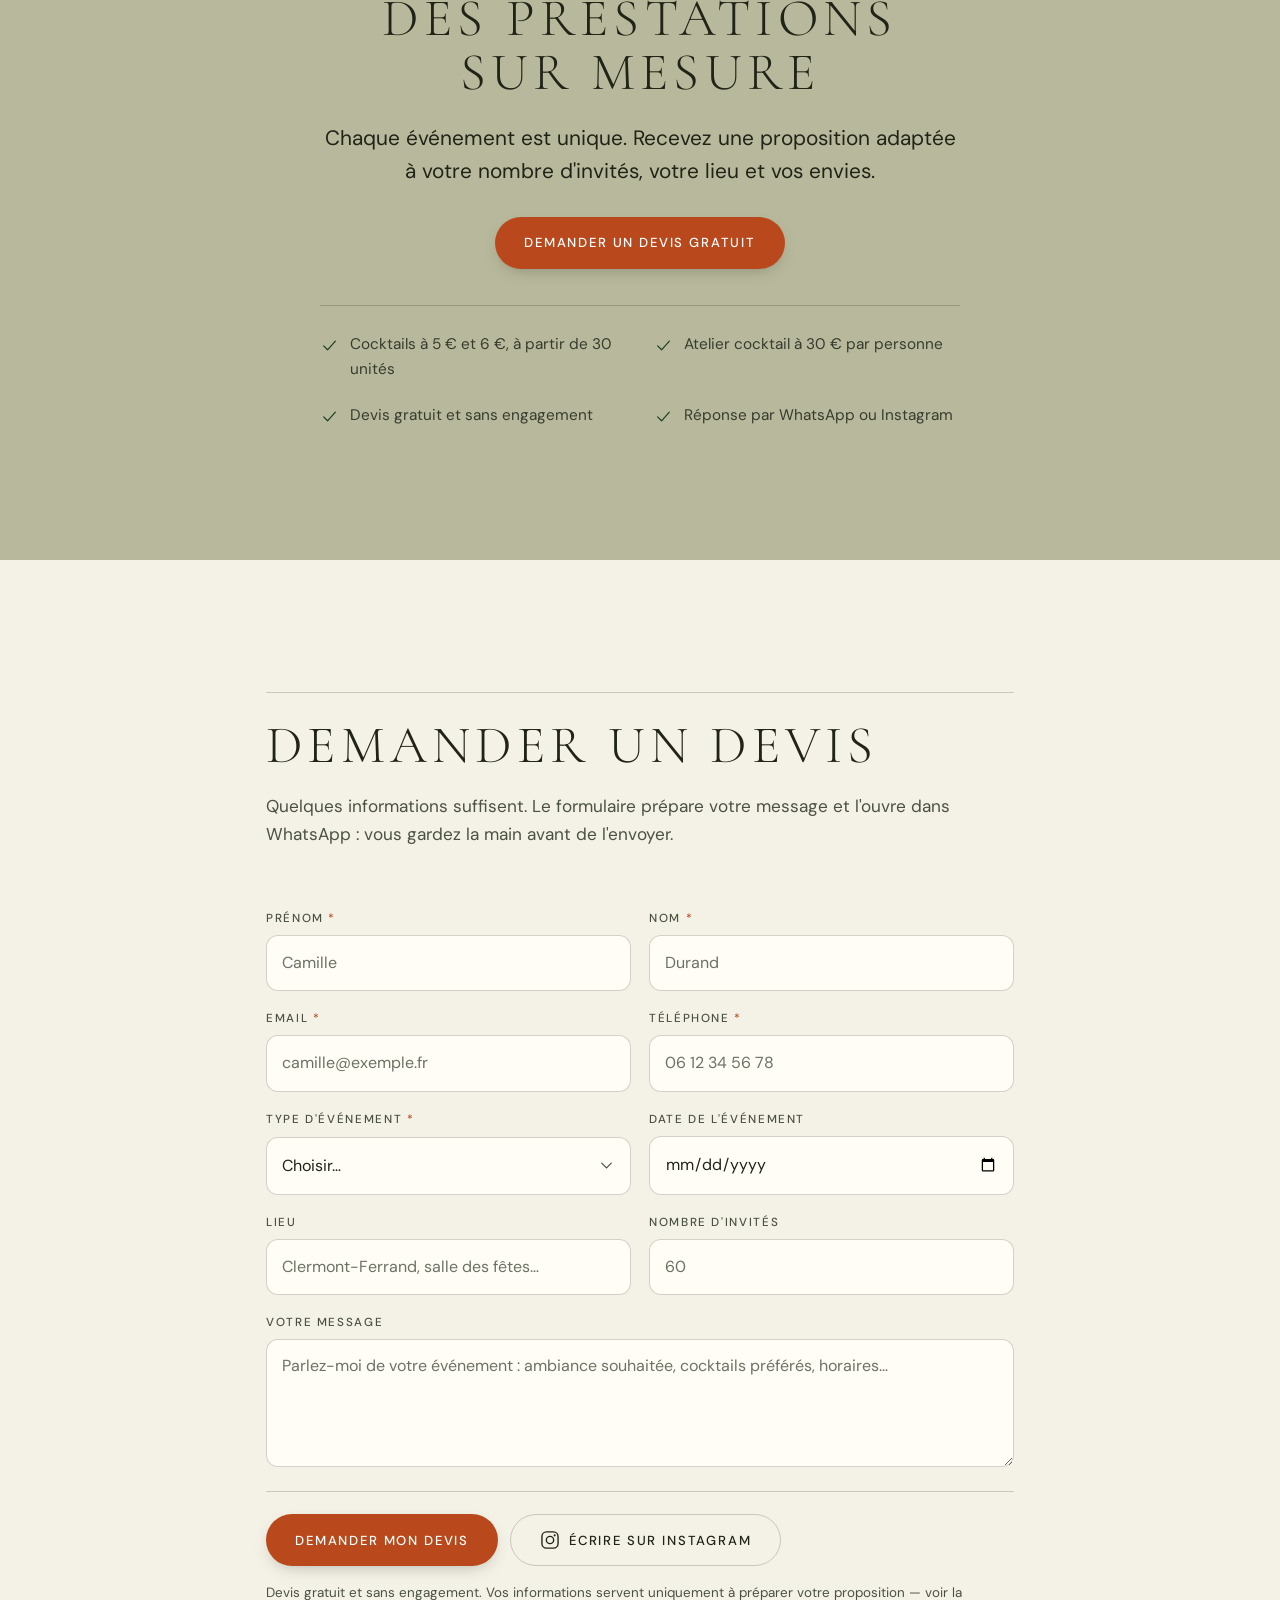
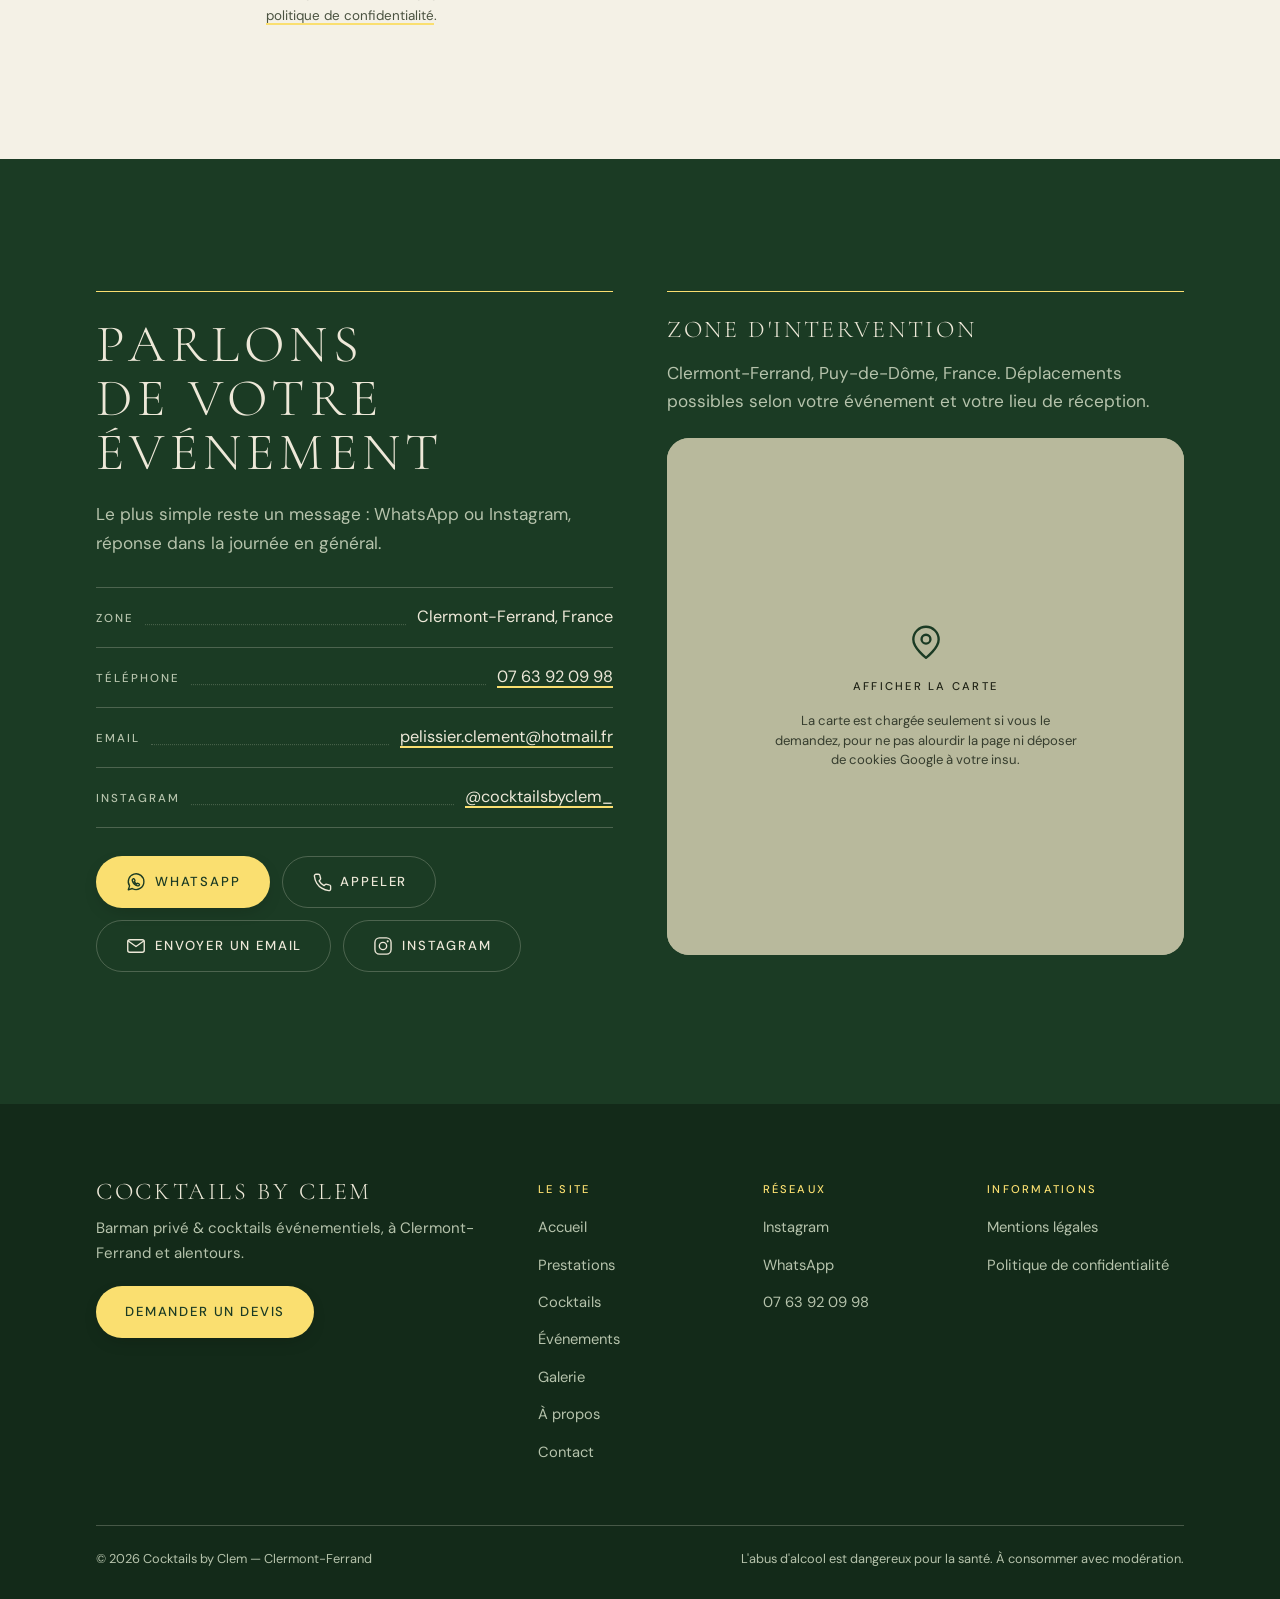
==== commit 29fdc420: "Add files via upload" ====
--- a/index.html
+++ b/index.html
@@ -15,7 +15,7 @@
 <meta property="og:url" content="https://cocktailsbyclem.github.io/">
 <meta property="og:title" content="Cocktails by Clem | Barman privé à Clermont-Ferrand">
 <meta property="og:description" content="Barman privé pour mariages, anniversaires, soirées privées et événements professionnels autour de Clermont-Ferrand. Cocktails d'Amérique latine préparés sur place.">
-<meta property="og:image" content="https://cocktailsbyclem.github.io/og-image.jpg">
+<meta property="og:image" content="https://cocktailsbyclem.github.io/cocktailsbyclem-site/assets/og-image.jpg">
 <meta property="og:image:width" content="1200">
 <meta property="og:image:height" content="630">
 <meta property="og:image:alt" content="Une margarita préparée par Cocktails by Clem, barman privé à Clermont-Ferrand.">
@@ -24,10 +24,10 @@
 <link rel="icon" href="favicon.svg" type="image/svg+xml">
 <link rel="apple-touch-icon" href="favicon.svg">
 
-<link rel="preload" as="image" href="cocktail-margarita.jpg" fetchpriority="high">
-<link rel="preload" href="cormorant-garamond-300-latin.woff2" as="font" type="font/woff2" crossorigin>
-<link rel="preload" href="dm-sans-400-latin.woff2" as="font" type="font/woff2" crossorigin>
-<link rel="stylesheet" href="fonts.css">
+<link rel="preload" as="image" href="cocktailsbyclem-site/assets/cocktail-margarita.jpg" fetchpriority="high">
+<link rel="preload" href="cocktailsbyclem-site/assets/fonts/cormorant-garamond-300-latin.woff2" as="font" type="font/woff2" crossorigin>
+<link rel="preload" href="cocktailsbyclem-site/assets/fonts/dm-sans-400-latin.woff2" as="font" type="font/woff2" crossorigin>
+<link rel="stylesheet" href="cocktailsbyclem-site/assets/fonts.css">
 <link rel="stylesheet" href="styles.css">
 
 <script type="application/ld+json">
@@ -36,7 +36,7 @@
   "@type":"ProfessionalService",
   "name":"Cocktails by Clem",
   "description":"Barman privé et cocktails événementiels à Clermont-Ferrand : mariages, anniversaires, soirées privées et événements professionnels.",
-  "image":"https://cocktailsbyclem.github.io/og-image.jpg",
+  "image":"https://cocktailsbyclem.github.io/cocktailsbyclem-site/assets/og-image.jpg",
   "url":"https://cocktailsbyclem.github.io/",
   "telephone":"+33763920998",
   "email":"pelissier.clement@hotmail.fr",
@@ -136,7 +136,7 @@
 <!-- ======================= HERO ======================= -->
 <section class="hero on-dark" id="accueil">
   <div class="hero__bg" data-parallax="0.14">
-    <img src="cocktail-margarita.jpg" alt="Margarita givrée, bord givré d'épices et rondelle de citron vert, préparée par Cocktails by Clem." width="900" height="1600" fetchpriority="high" decoding="async">
+    <img src="cocktailsbyclem-site/assets/cocktail-margarita.jpg" alt="Margarita givrée, bord givré d'épices et rondelle de citron vert, préparée par Cocktails by Clem." width="900" height="1600" fetchpriority="high" decoding="async">
   </div>
   <div class="hero__veil"></div>
   <svg class="hero__mark" viewBox="-60 -60 120 120" fill="none" stroke="currentColor"
@@ -209,7 +209,7 @@
       </div>
       <div class="exp__media reveal">
         <div class="frame frame--tall">
-          <img src="barman-prepare.jpg" alt="Clem dose la tequila au-dessus du blender pendant le service." width="1000" height="1500" loading="lazy" decoding="async">
+          <img src="cocktailsbyclem-site/assets/barman-prepare.jpg" alt="Clem dose la tequila au-dessus du blender pendant le service." width="1000" height="1500" loading="lazy" decoding="async">
         </div>
       </div>
     </div>
@@ -266,7 +266,7 @@
     <div class="clem">
       <div class="reveal">
         <div class="frame frame--tall">
-          <img src="clem.jpg" alt="Clem, barman privé de Cocktails by Clem, derrière son bar à Clermont-Ferrand." width="1000" height="1500" loading="lazy" decoding="async" style="object-position:50% 22%">
+          <img src="cocktailsbyclem-site/assets/clem.jpg" alt="Clem, barman privé de Cocktails by Clem, derrière son bar à Clermont-Ferrand." width="1000" height="1500" loading="lazy" decoding="async" style="object-position:50% 22%">
         </div>
       </div>
       <div class="reveal">
@@ -314,47 +314,47 @@
     </div>
     <div class="gal reveal-stagger">
       <div class="frame" style="--i:0">
-        <img src="cocktail-margarita.jpg" alt="Margarita au bord givré d'épices, préparée par Clem." width="900" height="1600" loading="lazy" decoding="async">
+        <img src="cocktailsbyclem-site/assets/cocktail-margarita.jpg" alt="Margarita au bord givré d'épices, préparée par Clem." width="900" height="1600" loading="lazy" decoding="async">
         <p class="gal__cap">Margarita</p>
       </div>
       <div class="frame" style="--i:1">
-        <img src="pisco-sour-service.jpg" alt="Pisco Sours dressés au bar, mousse et cannelle, à côté des verres au sel pimenté." width="1000" height="1500" loading="lazy" decoding="async">
+        <img src="cocktailsbyclem-site/assets/pisco-sour-service.jpg" alt="Pisco Sours dressés au bar, mousse et cannelle, à côté des verres au sel pimenté." width="1000" height="1500" loading="lazy" decoding="async">
         <p class="gal__cap">Pisco Sour</p>
       </div>
       <div class="frame frame--art" style="--i:2">
-        <img src="pisco-sour.jpg" alt="Illustration du Pisco Sour de la carte Cocktails by Clem." width="440" height="440" loading="lazy" decoding="async">
+        <img src="cocktailsbyclem-site/assets/cocktails/pisco-sour.jpg" alt="Illustration du Pisco Sour de la carte Cocktails by Clem." width="440" height="440" loading="lazy" decoding="async">
         <p class="gal__cap">Pisco Sour</p>
       </div>
       <div class="frame frame--art" style="--i:3">
-        <img src="mojito.jpg" alt="Illustration du Mojito de la carte Cocktails by Clem." width="440" height="440" loading="lazy" decoding="async">
+        <img src="cocktailsbyclem-site/assets/cocktails/mojito.jpg" alt="Illustration du Mojito de la carte Cocktails by Clem." width="440" height="440" loading="lazy" decoding="async">
         <p class="gal__cap">Mojito</p>
       </div>
       <div class="frame" style="--i:4">
-        <img src="buffet-canapes.jpg" alt="Présentoir de bouchées et verres au sel pimenté, prêts pour le service." width="1000" height="1500" loading="lazy" decoding="async">
+        <img src="cocktailsbyclem-site/assets/buffet-canapes.jpg" alt="Présentoir de bouchées et verres au sel pimenté, prêts pour le service." width="1000" height="1500" loading="lazy" decoding="async">
         <p class="gal__cap">Cocktail dînatoire</p>
       </div>
       <div class="frame" style="--i:5">
-        <img src="evenement-vin-honneur.jpg" alt="Vin d'honneur sous la pergola : les invités se servent au bar installé pour la réception." width="1000" height="1500" loading="lazy" decoding="async">
+        <img src="cocktailsbyclem-site/assets/evenement-vin-honneur.jpg" alt="Vin d'honneur sous la pergola : les invités se servent au bar installé pour la réception." width="1000" height="1500" loading="lazy" decoding="async">
         <p class="gal__cap">Vin d’honneur</p>
       </div>
       <div class="frame" style="--i:6">
-        <img src="buffet-evenement.jpg" alt="Grande table dressée en extérieur : empanadas, bouchées et jarre de cocktail à partager." width="1000" height="1500" loading="lazy" decoding="async">
+        <img src="cocktailsbyclem-site/assets/buffet-evenement.jpg" alt="Grande table dressée en extérieur : empanadas, bouchées et jarre de cocktail à partager." width="1000" height="1500" loading="lazy" decoding="async">
         <p class="gal__cap">Buffet d’événement</p>
       </div>
       <div class="frame" style="--i:7">
-        <img src="dosage-alcool.jpg" alt="Clem dose l'alcool au jigger au-dessus du blender, pendant le service." width="1000" height="1500" loading="lazy" decoding="async">
+        <img src="cocktailsbyclem-site/assets/dosage-alcool.jpg" alt="Clem dose l'alcool au jigger au-dessus du blender, pendant le service." width="1000" height="1500" loading="lazy" decoding="async">
         <p class="gal__cap">Le dosage</p>
       </div>
       <div class="frame" style="--i:8">
-        <img src="barman-prepare.jpg" alt="Clem verse la tequila au-dessus du blender, verres prêts à être servis." width="1000" height="1500" loading="lazy" decoding="async">
+        <img src="cocktailsbyclem-site/assets/barman-prepare.jpg" alt="Clem verse la tequila au-dessus du blender, verres prêts à être servis." width="1000" height="1500" loading="lazy" decoding="async">
         <p class="gal__cap">Tequila</p>
       </div>
       <div class="frame" style="--i:9">
-        <img src="dosage-citron.jpg" alt="Dosage du jus de citron vert au jigger : chaque cocktail est mesuré." width="1000" height="1500" loading="lazy" decoding="async">
+        <img src="cocktailsbyclem-site/assets/dosage-citron.jpg" alt="Dosage du jus de citron vert au jigger : chaque cocktail est mesuré." width="1000" height="1500" loading="lazy" decoding="async">
         <p class="gal__cap">Jus de citron vert</p>
       </div>
       <div class="frame" style="--i:10">
-        <img src="clem.jpg" alt="Clem, barman privé, prépare son poste derrière le bar." width="1000" height="1500" loading="lazy" decoding="async" style="object-position:50% 22%">
+        <img src="cocktailsbyclem-site/assets/clem.jpg" alt="Clem, barman privé, prépare son poste derrière le bar." width="1000" height="1500" loading="lazy" decoding="async" style="object-position:50% 22%">
         <p class="gal__cap">Clem</p>
       </div>
     </div>
@@ -377,11 +377,11 @@
       </div>
       <div class="ig__feed reveal-stagger">
         <a href="https://www.instagram.com/cocktailsbyclem_/" target="_blank" rel="noopener" style="--i:0" aria-label="Publication : la carte des cocktails — ouvrir Instagram">
-          <img src="insta-carte.jpg" alt="Publication Instagram présentant la carte des cocktails illustrée." width="700" height="867" loading="lazy" decoding="async"></a>
+          <img src="cocktailsbyclem-site/assets/insta-carte.jpg" alt="Publication Instagram présentant la carte des cocktails illustrée." width="700" height="867" loading="lazy" decoding="async"></a>
         <a href="https://www.instagram.com/cocktailsbyclem_/" target="_blank" rel="noopener" style="--i:1" aria-label="Publication : mes services et les tarifs — ouvrir Instagram">
-          <img src="insta-services.jpg" alt="Publication Instagram listant les services et les tarifs par cocktail." width="700" height="840" loading="lazy" decoding="async"></a>
+          <img src="cocktailsbyclem-site/assets/insta-services.jpg" alt="Publication Instagram listant les services et les tarifs par cocktail." width="700" height="840" loading="lazy" decoding="async"></a>
         <a href="https://www.instagram.com/cocktailsbyclem_/" target="_blank" rel="noopener" style="--i:2" aria-label="Publication : l'atelier cocktail — ouvrir Instagram">
-          <img src="insta-atelier.jpg" alt="Publication Instagram annonçant un atelier cocktail." width="700" height="840" loading="lazy" decoding="async"></a>
+          <img src="cocktailsbyclem-site/assets/insta-atelier.jpg" alt="Publication Instagram annonçant un atelier cocktail." width="700" height="840" loading="lazy" decoding="async"></a>
       </div>
     </div>
   </div>
--- a/cocktailsbyclem-site/assets/fonts.css
+++ b/cocktailsbyclem-site/assets/fonts.css
@@ -0,0 +1,53 @@
+/* Polices hebergees avec le site : pas de requete vers Google, pas d'adresse IP
+   transmise a un tiers, et un rendu qui ne depend pas d'un domaine externe.
+   Sous-ensembles latin + latin-ext uniquement. */
+@font-face{
+  font-family:'Cormorant Garamond';font-style:italic;font-weight:400;font-display:swap;
+  src:url('fonts/cormorant-garamond-400i-latinext.woff2') format('woff2');
+  unicode-range:U+0100-02BA, U+02BD-02C5, U+02C7-02CC, U+02CE-02D7, U+02DD-02FF, U+0304, U+0308, U+0329, U+1D00-1DBF, U+1E00-1E9F, U+1EF2-1EFF, U+2020, U+20A0-20AB, U+20AD-20C0, U+2113, U+2C60-2C7F, U+A720-A7FF;
+}
+@font-face{
+  font-family:'Cormorant Garamond';font-style:italic;font-weight:400;font-display:swap;
+  src:url('fonts/cormorant-garamond-400i-latin.woff2') format('woff2');
+  unicode-range:U+0000-00FF, U+0131, U+0152-0153, U+02BB-02BC, U+02C6, U+02DA, U+02DC, U+0304, U+0308, U+0329, U+2000-206F, U+20AC, U+2122, U+2191, U+2193, U+2212, U+2215, U+FEFF, U+FFFD;
+}
+@font-face{
+  font-family:'Cormorant Garamond';font-style:normal;font-weight:300;font-display:swap;
+  src:url('fonts/cormorant-garamond-300-latinext.woff2') format('woff2');
+  unicode-range:U+0100-02BA, U+02BD-02C5, U+02C7-02CC, U+02CE-02D7, U+02DD-02FF, U+0304, U+0308, U+0329, U+1D00-1DBF, U+1E00-1E9F, U+1EF2-1EFF, U+2020, U+20A0-20AB, U+20AD-20C0, U+2113, U+2C60-2C7F, U+A720-A7FF;
+}
+@font-face{
+  font-family:'Cormorant Garamond';font-style:normal;font-weight:300;font-display:swap;
+  src:url('fonts/cormorant-garamond-300-latin.woff2') format('woff2');
+  unicode-range:U+0000-00FF, U+0131, U+0152-0153, U+02BB-02BC, U+02C6, U+02DA, U+02DC, U+0304, U+0308, U+0329, U+2000-206F, U+20AC, U+2122, U+2191, U+2193, U+2212, U+2215, U+FEFF, U+FFFD;
+}
+@font-face{
+  font-family:'Cormorant Garamond';font-style:normal;font-weight:400;font-display:swap;
+  src:url('fonts/cormorant-garamond-400-latinext.woff2') format('woff2');
+  unicode-range:U+0100-02BA, U+02BD-02C5, U+02C7-02CC, U+02CE-02D7, U+02DD-02FF, U+0304, U+0308, U+0329, U+1D00-1DBF, U+1E00-1E9F, U+1EF2-1EFF, U+2020, U+20A0-20AB, U+20AD-20C0, U+2113, U+2C60-2C7F, U+A720-A7FF;
+}
+@font-face{
+  font-family:'Cormorant Garamond';font-style:normal;font-weight:400;font-display:swap;
+  src:url('fonts/cormorant-garamond-400-latin.woff2') format('woff2');
+  unicode-range:U+0000-00FF, U+0131, U+0152-0153, U+02BB-02BC, U+02C6, U+02DA, U+02DC, U+0304, U+0308, U+0329, U+2000-206F, U+20AC, U+2122, U+2191, U+2193, U+2212, U+2215, U+FEFF, U+FFFD;
+}
+@font-face{
+  font-family:'DM Sans';font-style:normal;font-weight:400;font-display:swap;
+  src:url('fonts/dm-sans-400-latinext.woff2') format('woff2');
+  unicode-range:U+0100-02BA, U+02BD-02C5, U+02C7-02CC, U+02CE-02D7, U+02DD-02FF, U+0304, U+0308, U+0329, U+1D00-1DBF, U+1E00-1E9F, U+1EF2-1EFF, U+2020, U+20A0-20AB, U+20AD-20C0, U+2113, U+2C60-2C7F, U+A720-A7FF;
+}
+@font-face{
+  font-family:'DM Sans';font-style:normal;font-weight:400;font-display:swap;
+  src:url('fonts/dm-sans-400-latin.woff2') format('woff2');
+  unicode-range:U+0000-00FF, U+0131, U+0152-0153, U+02BB-02BC, U+02C6, U+02DA, U+02DC, U+0304, U+0308, U+0329, U+2000-206F, U+20AC, U+2122, U+2191, U+2193, U+2212, U+2215, U+FEFF, U+FFFD;
+}
+@font-face{
+  font-family:'DM Sans';font-style:normal;font-weight:500;font-display:swap;
+  src:url('fonts/dm-sans-500-latinext.woff2') format('woff2');
+  unicode-range:U+0100-02BA, U+02BD-02C5, U+02C7-02CC, U+02CE-02D7, U+02DD-02FF, U+0304, U+0308, U+0329, U+1D00-1DBF, U+1E00-1E9F, U+1EF2-1EFF, U+2020, U+20A0-20AB, U+20AD-20C0, U+2113, U+2C60-2C7F, U+A720-A7FF;
+}
+@font-face{
+  font-family:'DM Sans';font-style:normal;font-weight:500;font-display:swap;
+  src:url('fonts/dm-sans-500-latin.woff2') format('woff2');
+  unicode-range:U+0000-00FF, U+0131, U+0152-0153, U+02BB-02BC, U+02C6, U+02DA, U+02DC, U+0304, U+0308, U+0329, U+2000-206F, U+20AC, U+2122, U+2191, U+2193, U+2212, U+2215, U+FEFF, U+FFFD;
+}
--- a/styles.css
+++ b/styles.css
@@ -175,7 +175,7 @@
   content:"";position:absolute;inset:-14% -8%;
   /* Taille fixe plutot que "cover" : etire sur une grande section, le motif
      donnait des taches enormes au lieu de feuilles. */
-  background:url("leaves.svg") no-repeat center / 1400px auto;
+  background:url("cocktailsbyclem-site/assets/leaves.svg") no-repeat center / 1400px auto;
   opacity:.3;
   will-change:transform;
 }
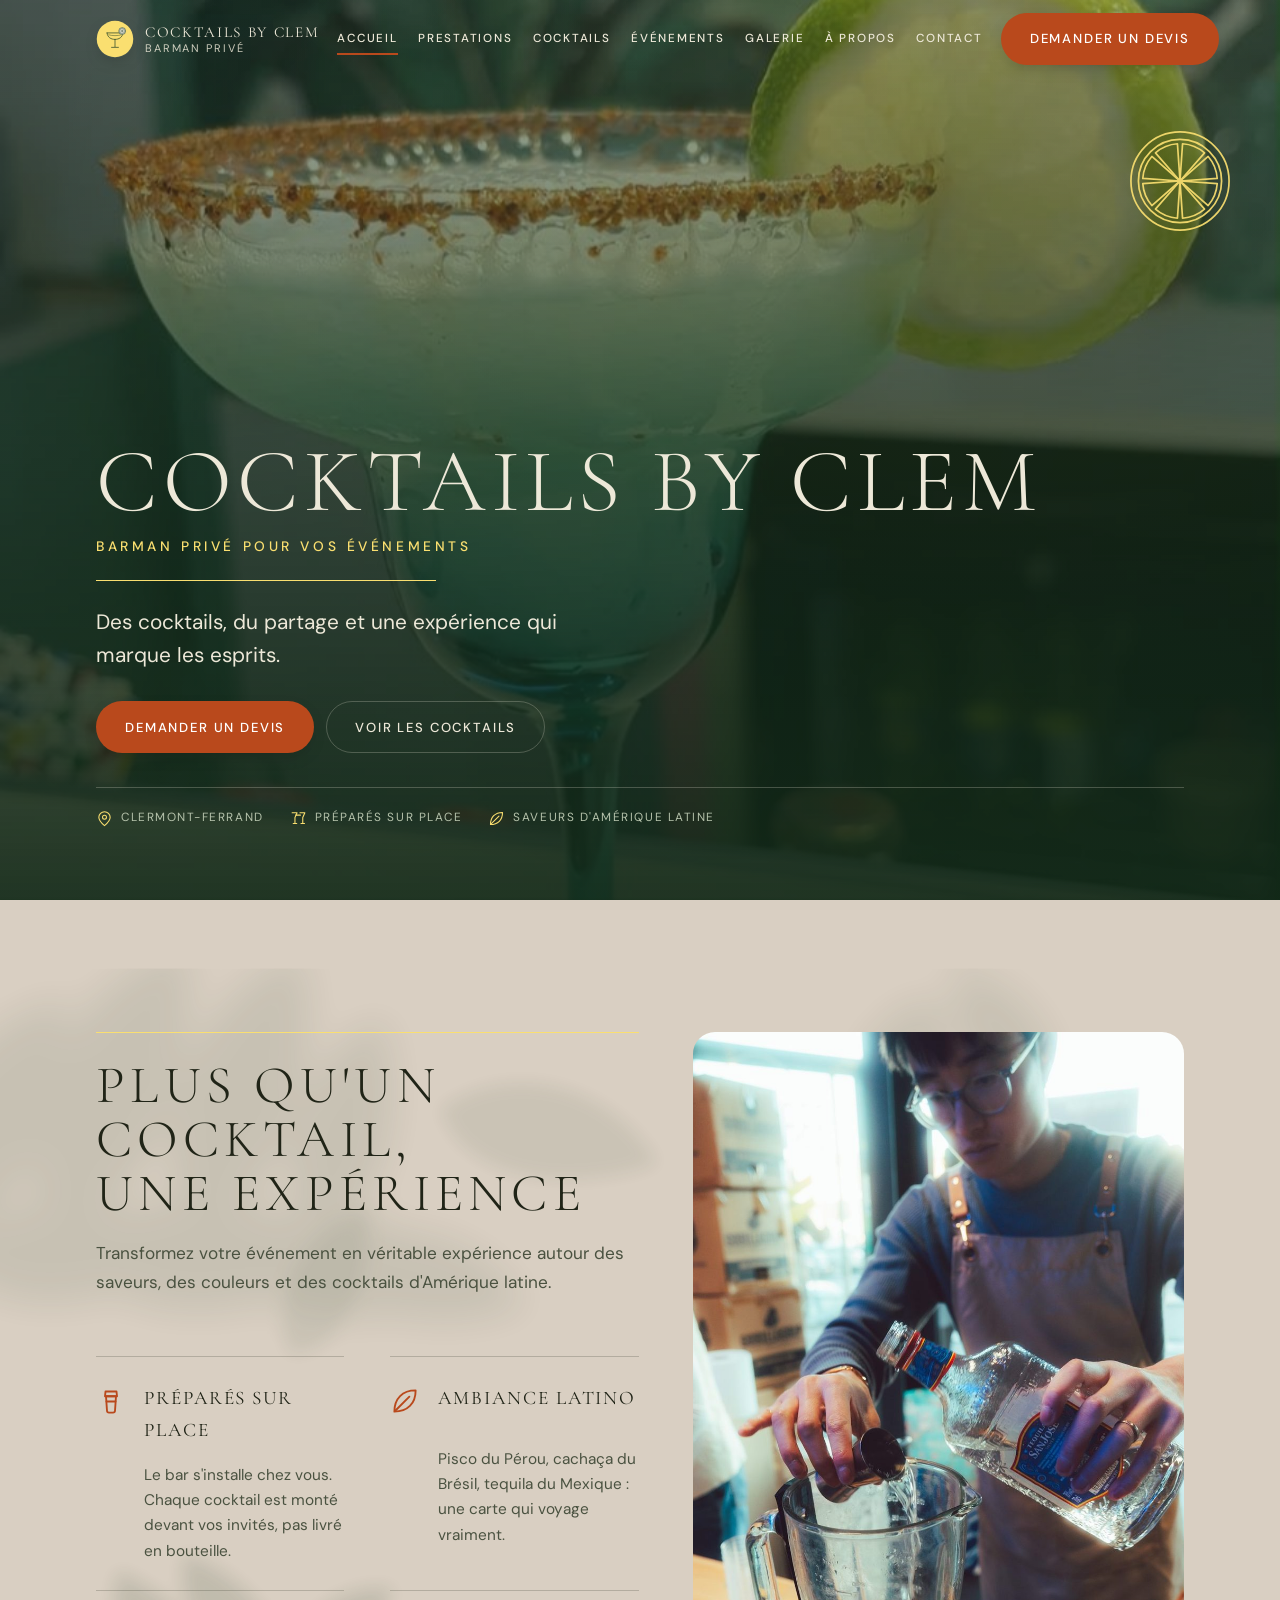
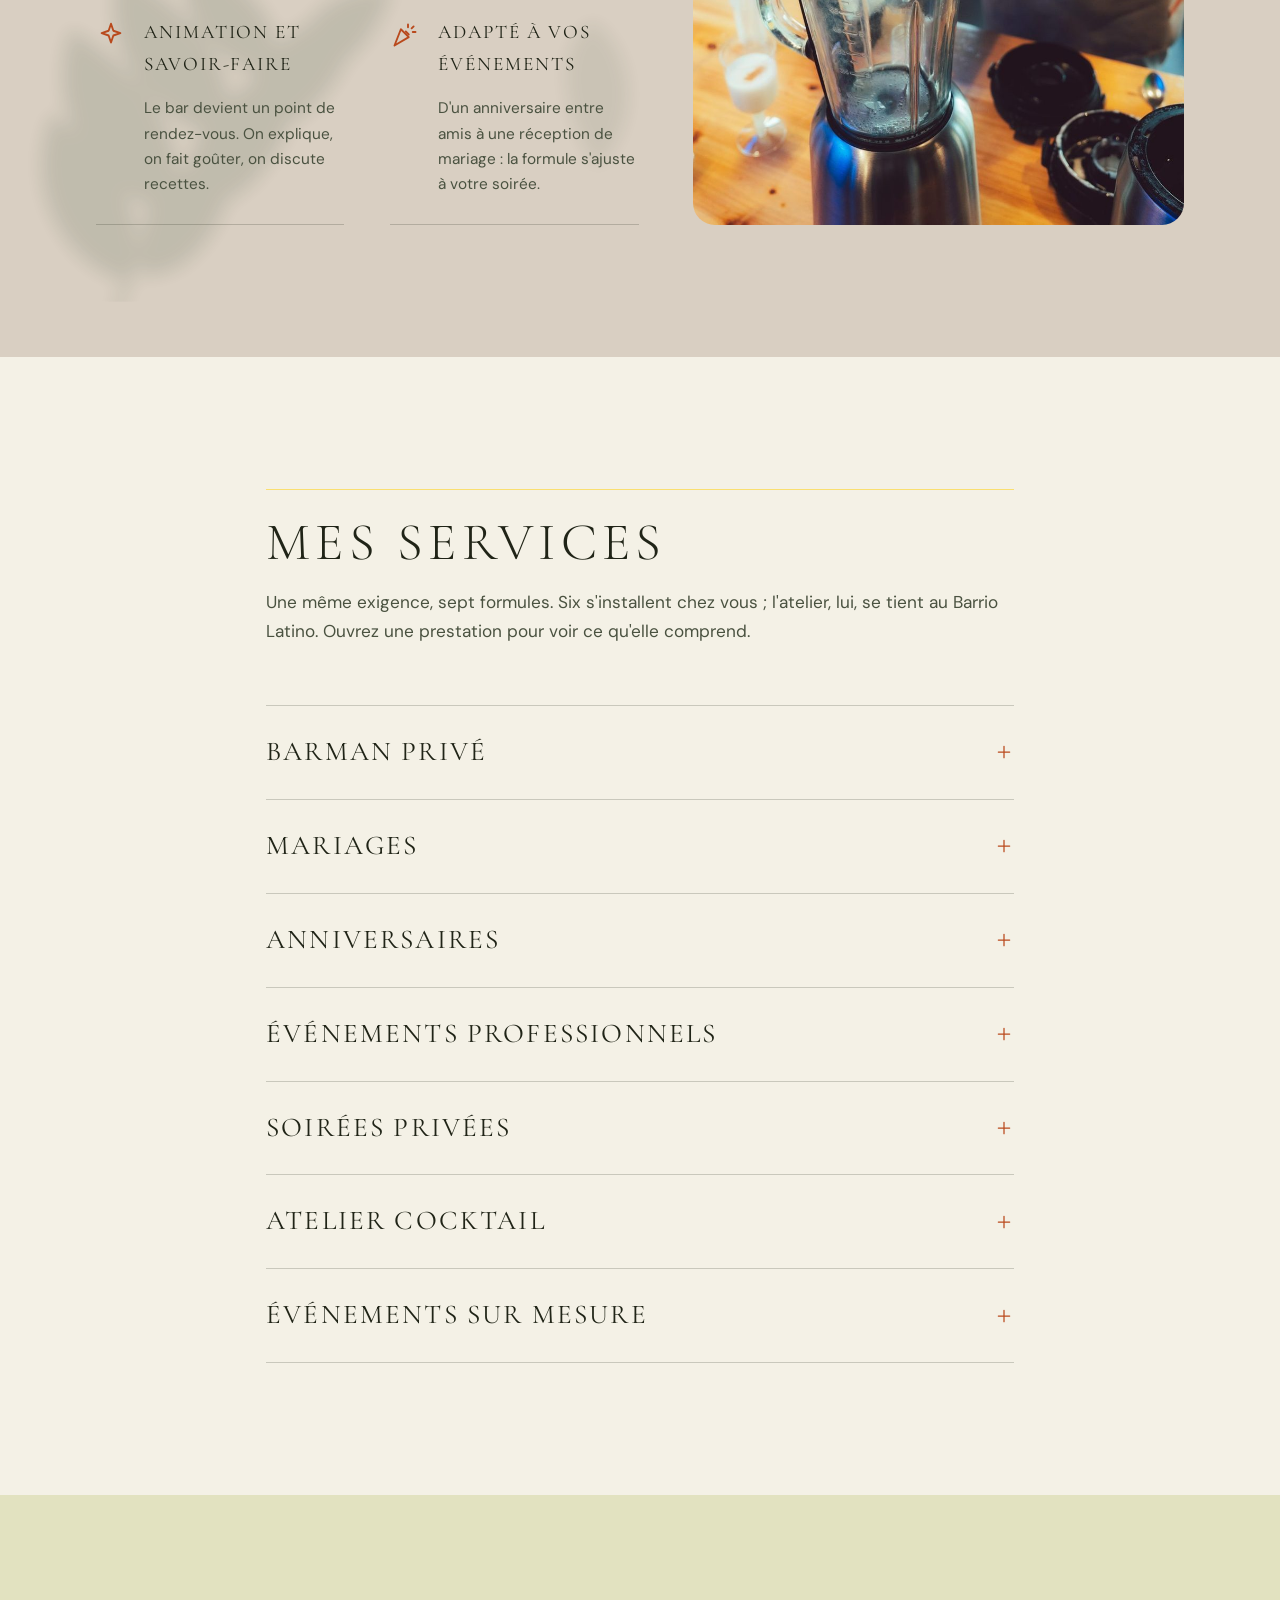
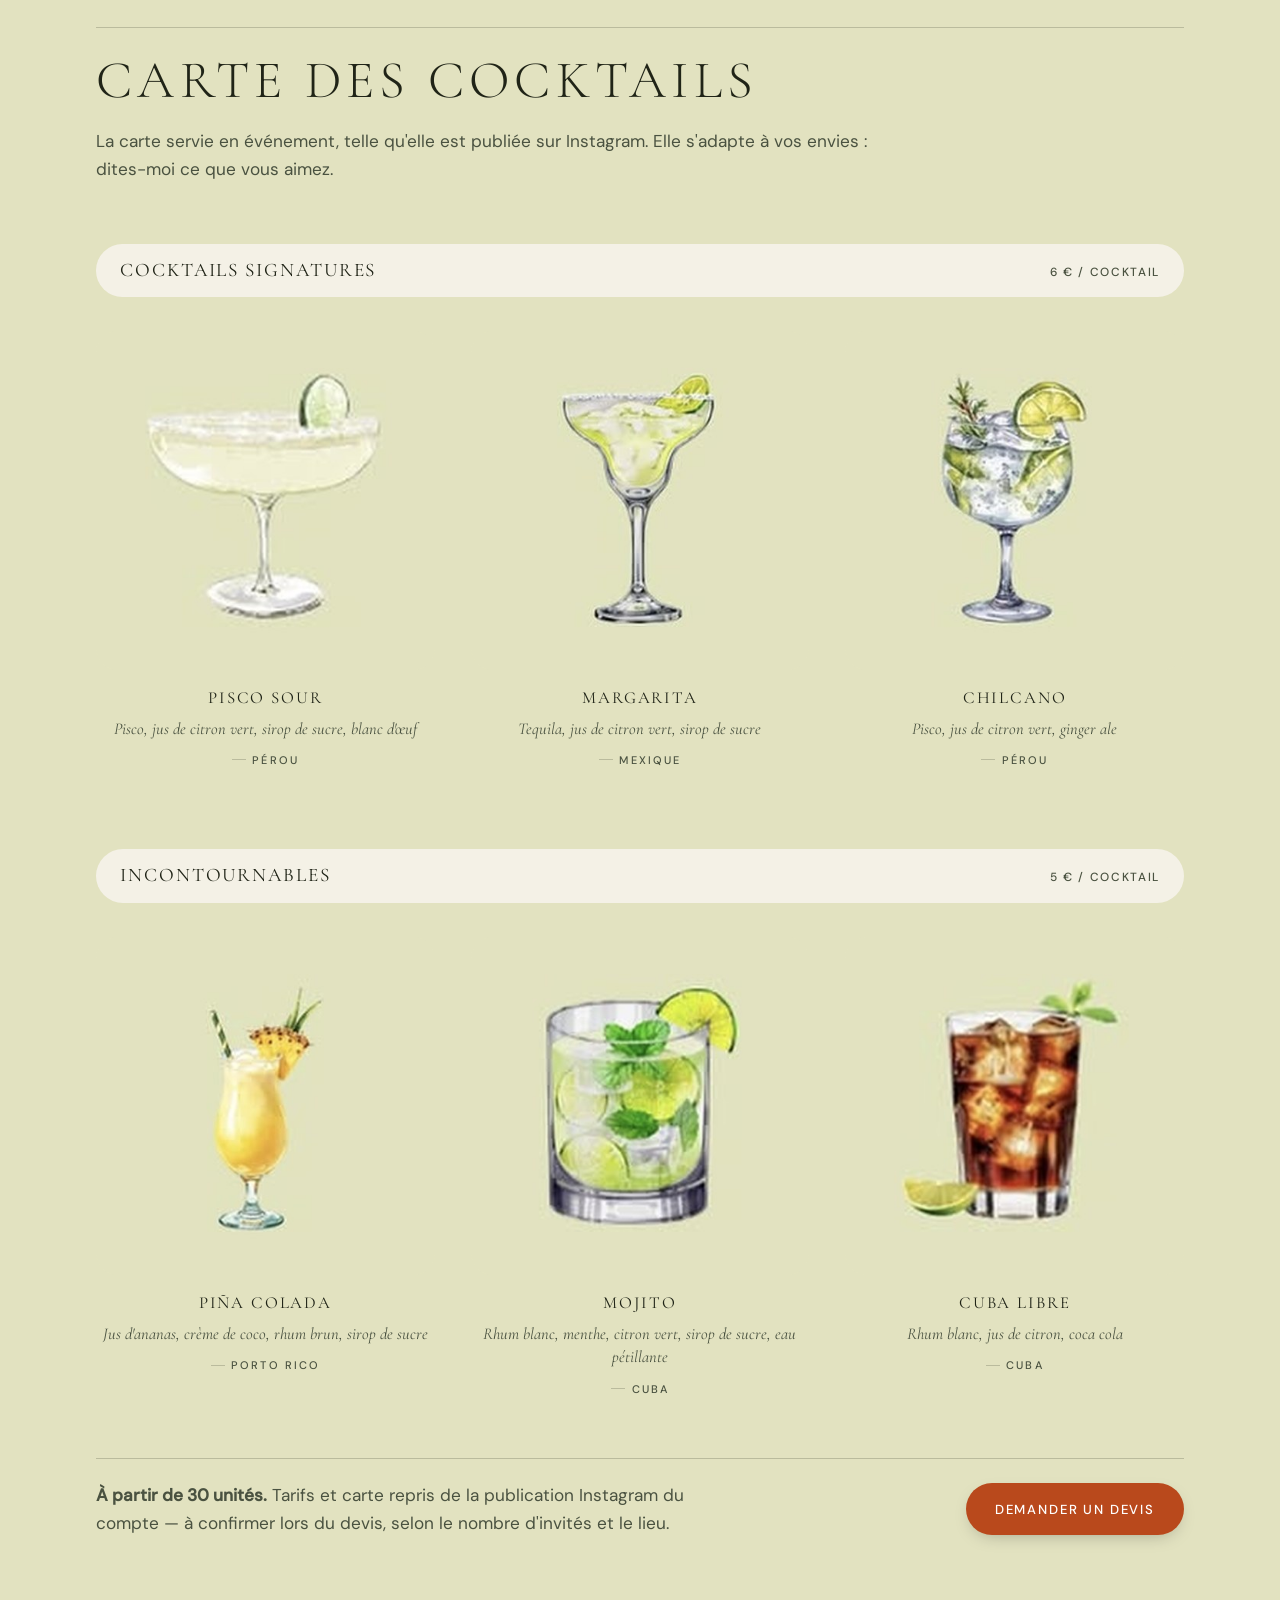
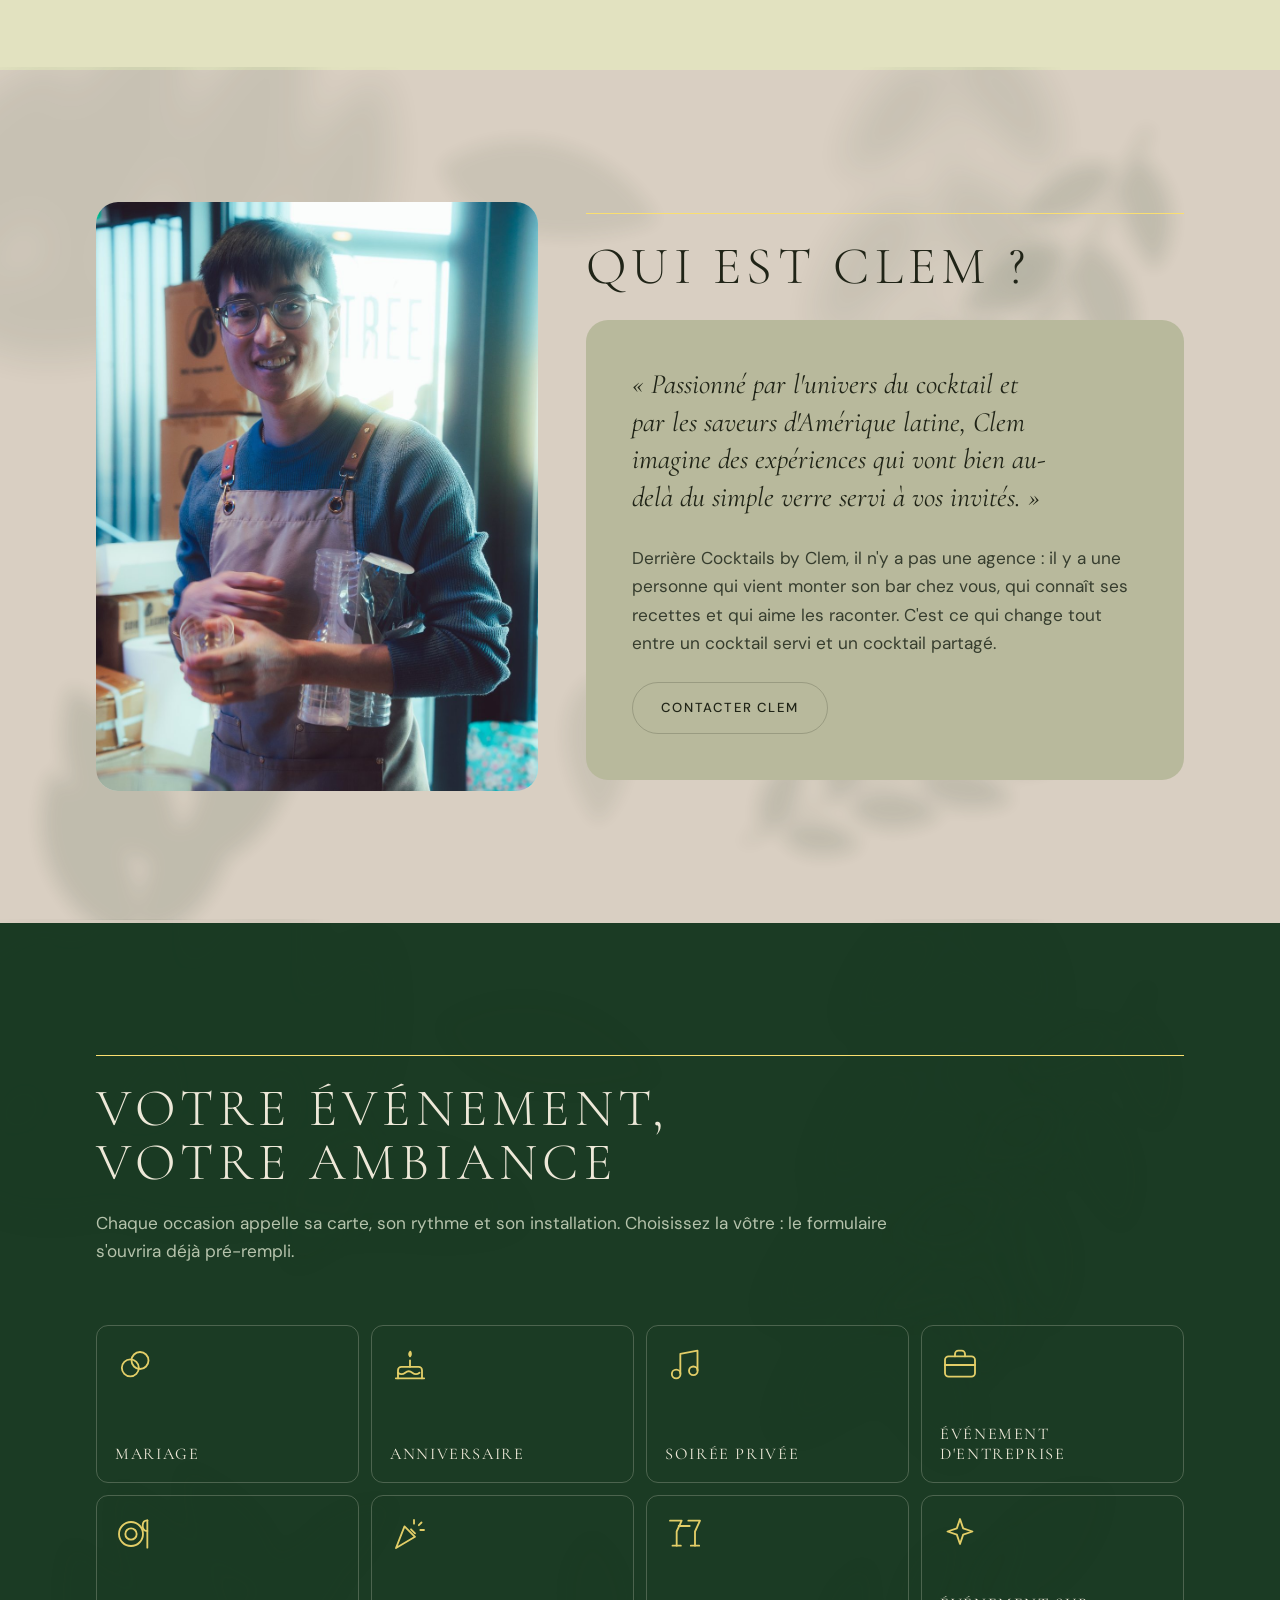
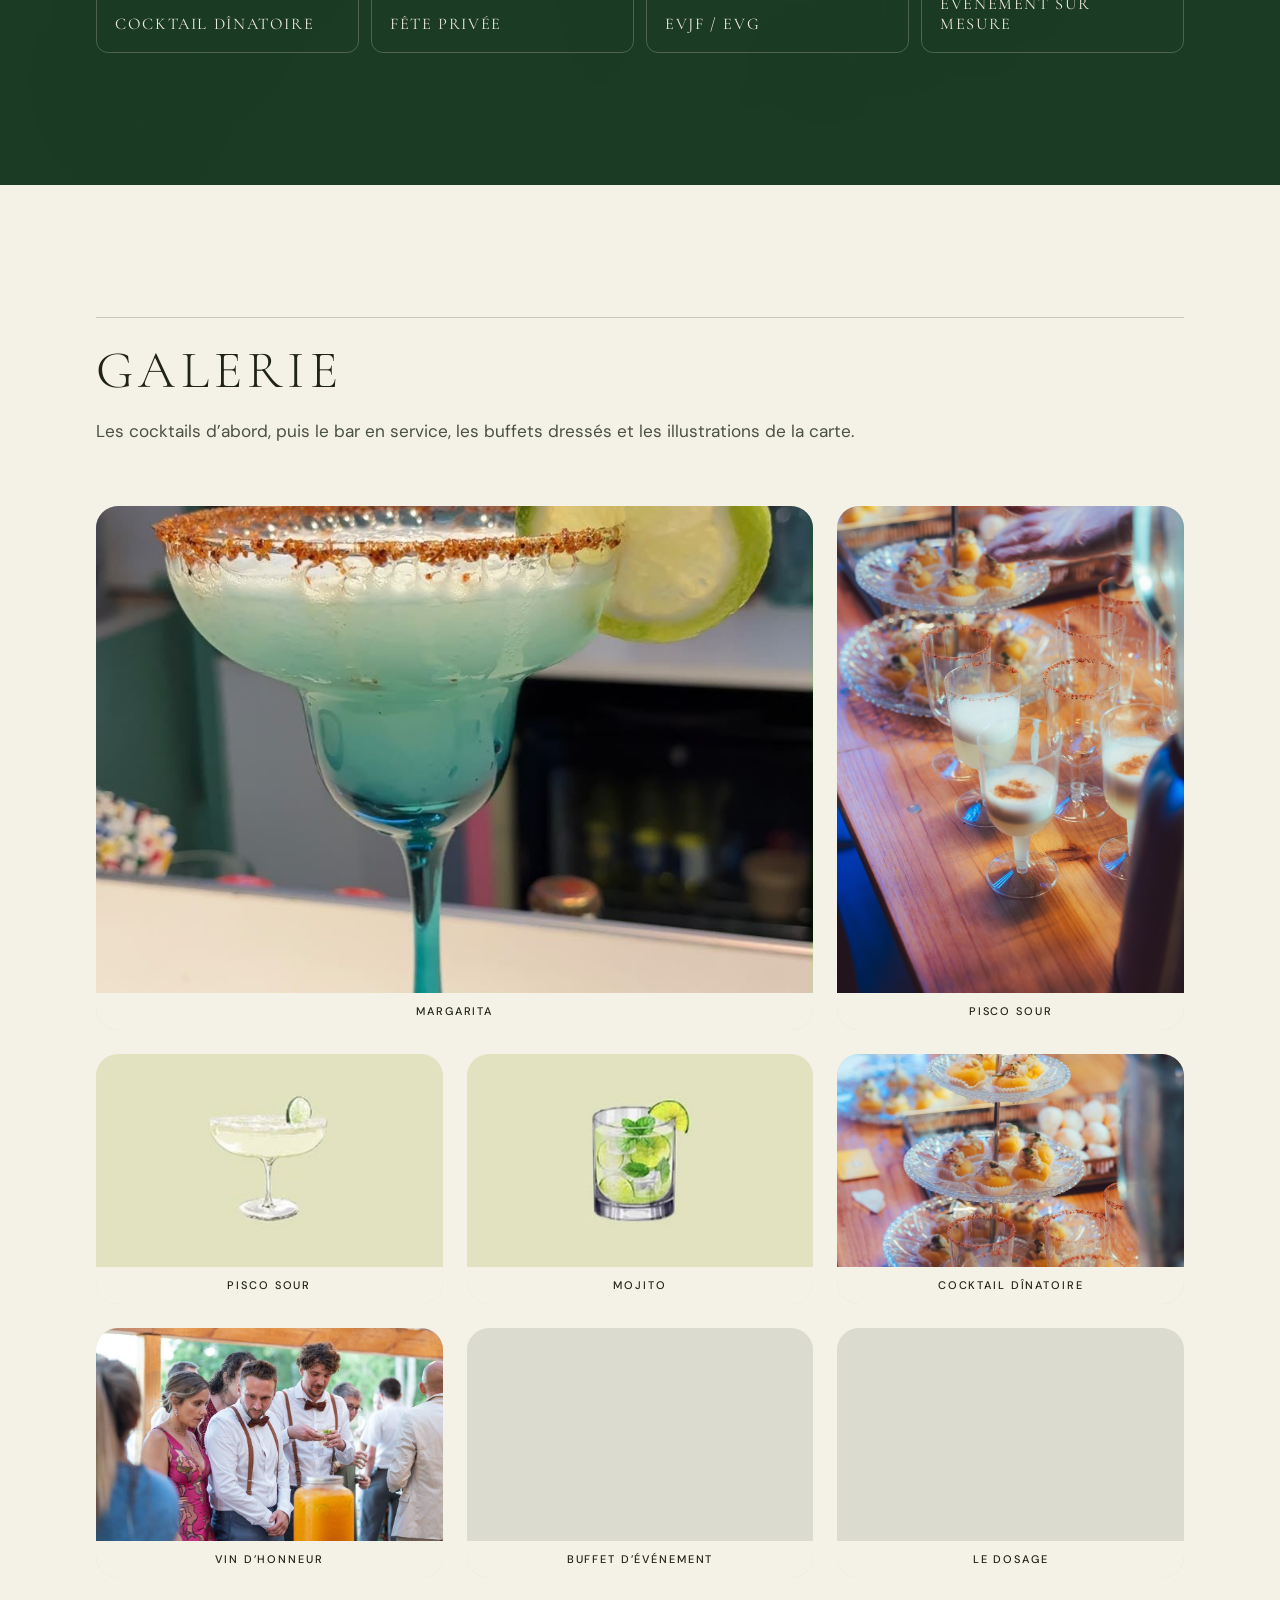
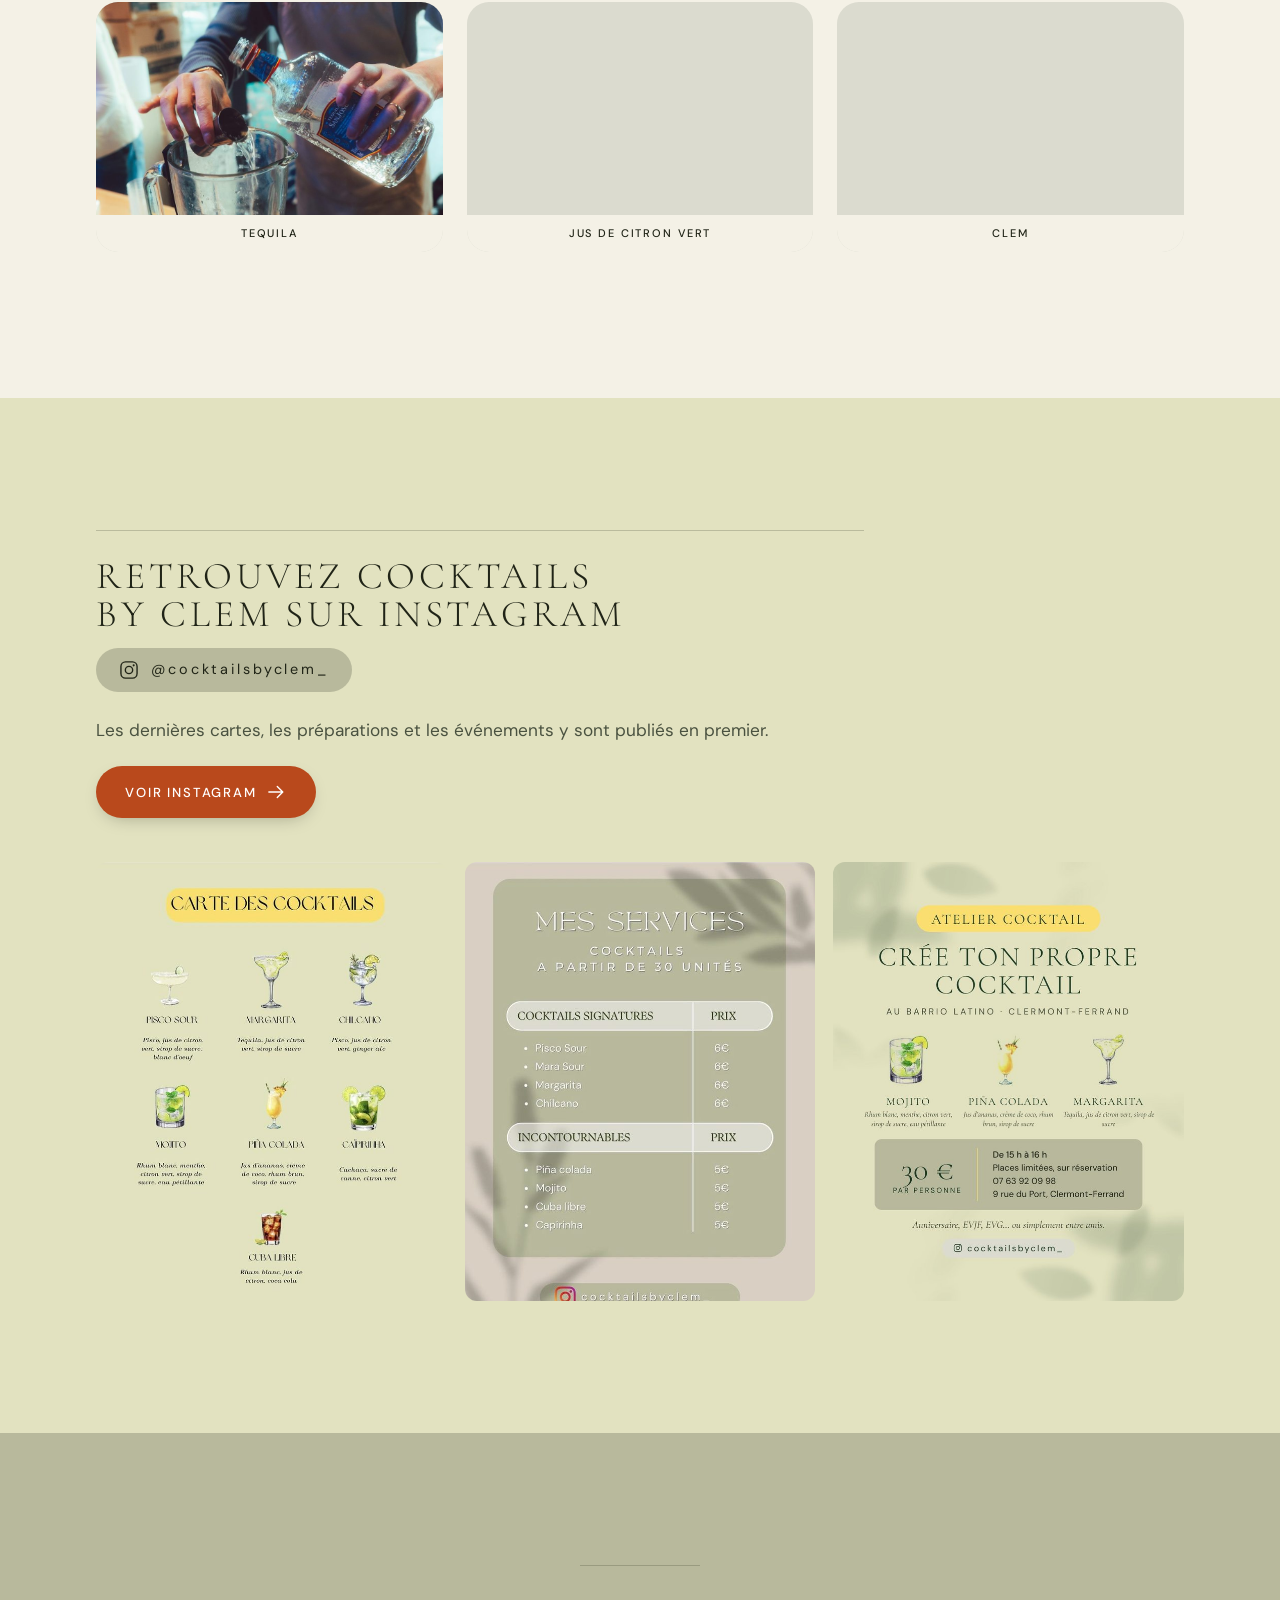
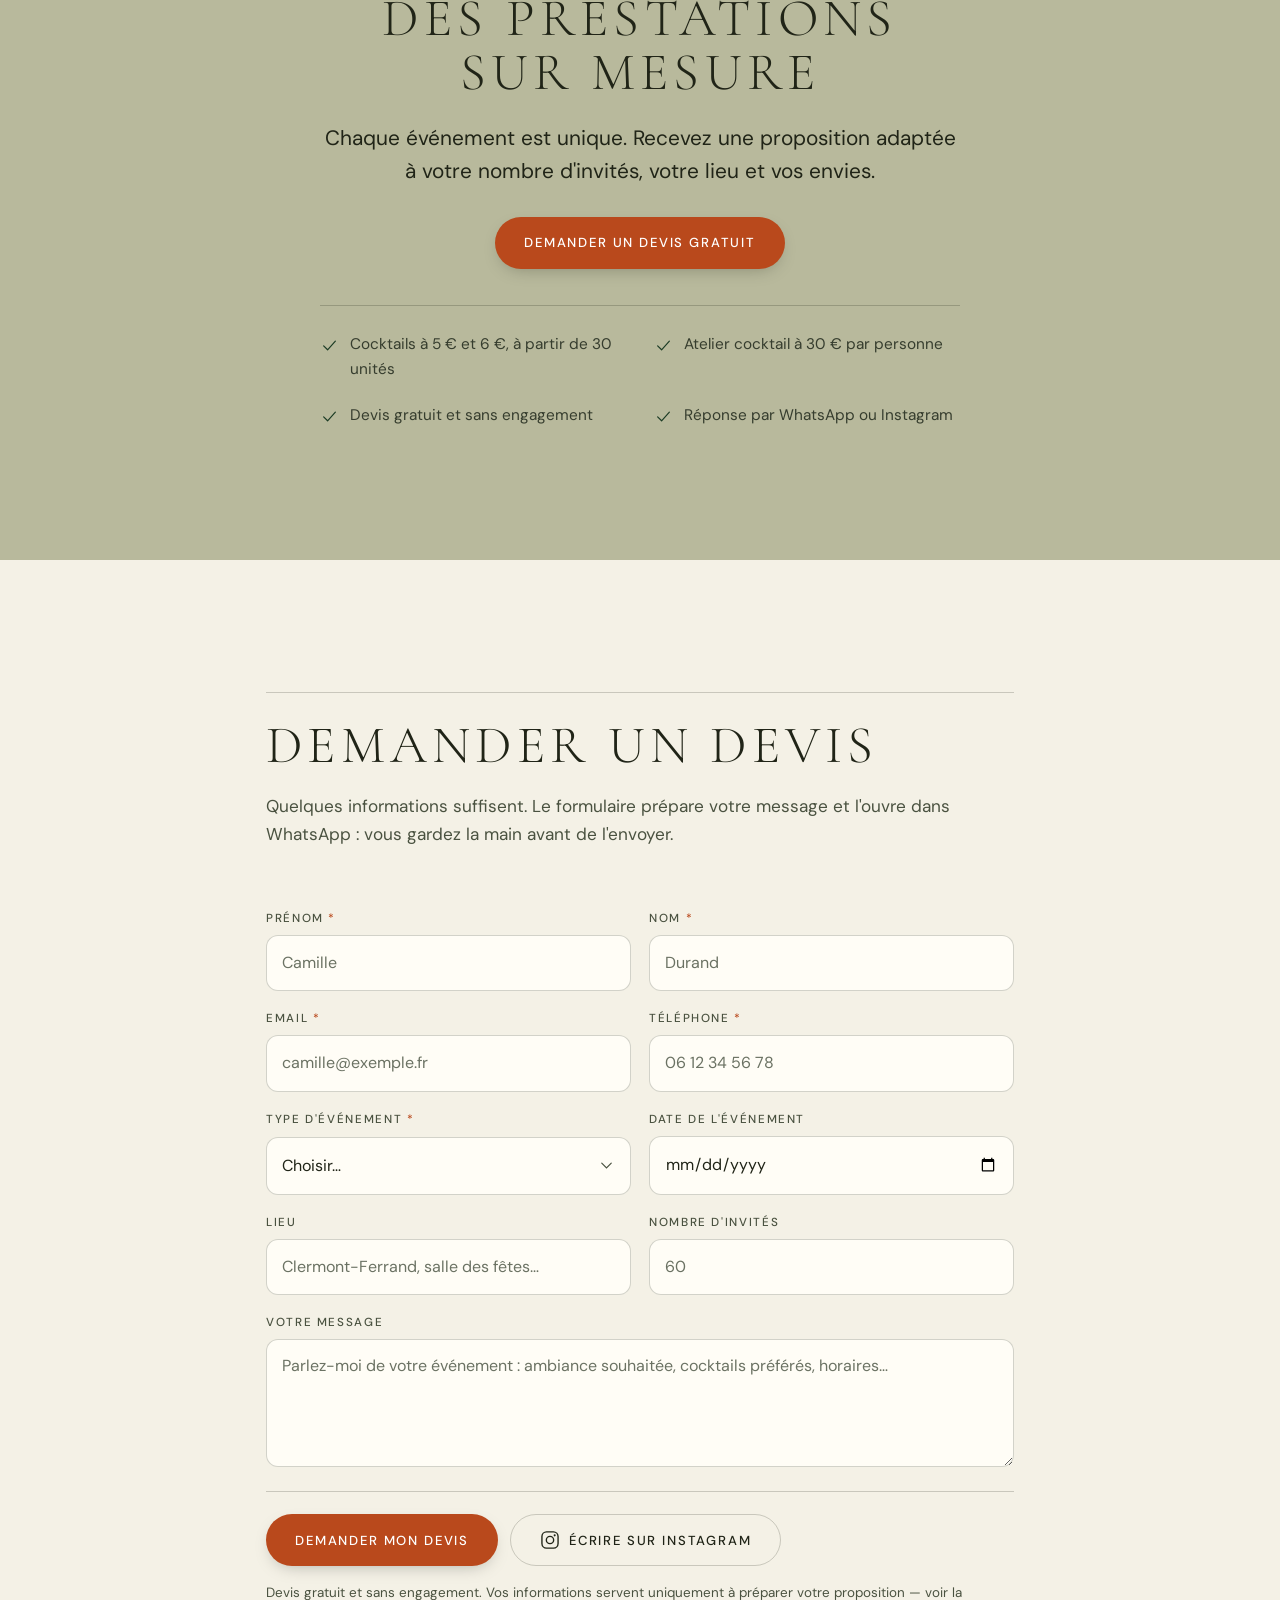
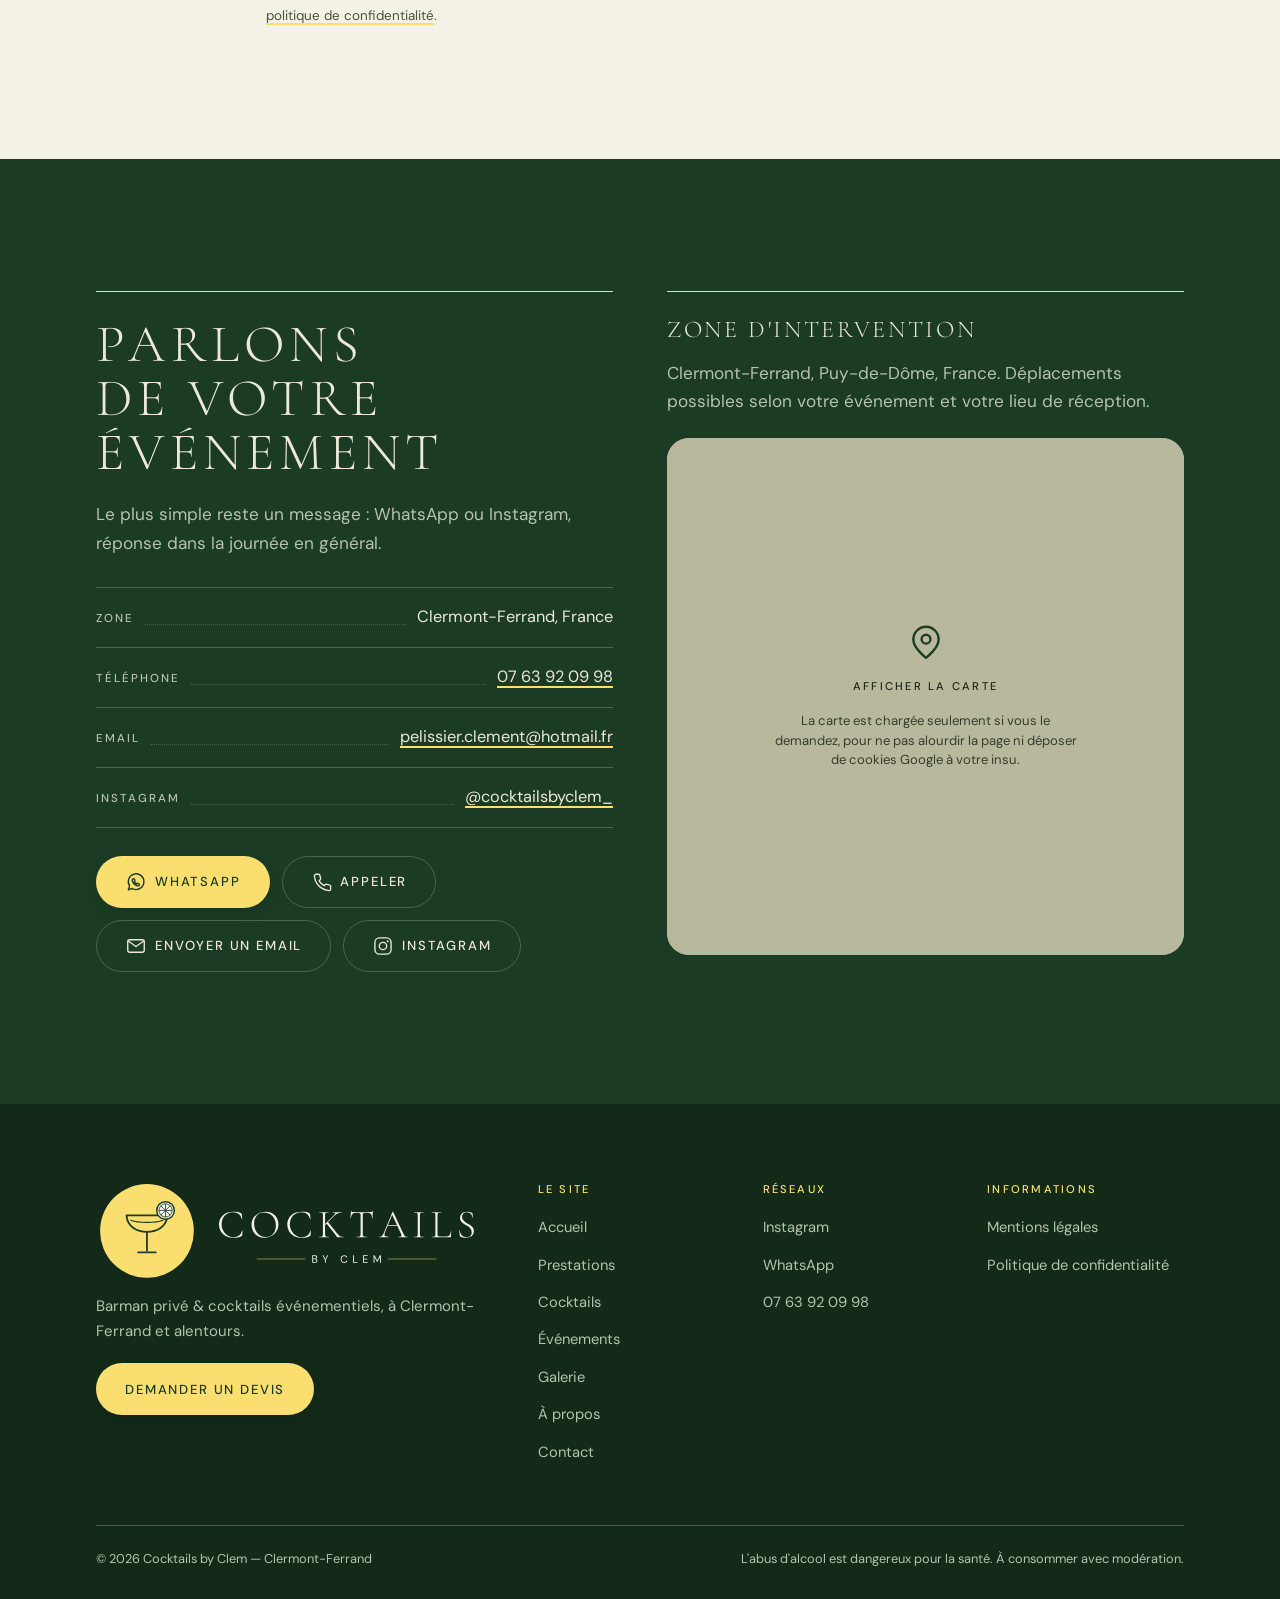
==== commit f882b6d0: "Add files via upload" ====
--- a/index.html
+++ b/index.html
@@ -95,7 +95,15 @@
 <header class="hdr" id="hdr">
   <div class="hdr__bar">
     <a class="brand" href="#accueil" aria-label="Cocktails by Clem, accueil">
-      <span class="brand__mark"><svg class="ico" aria-hidden="true"><use href="#i-glass"/></svg></span>
+      <svg class="brand__mark" aria-hidden="true" xmlns="http://www.w3.org/2000/svg" viewBox="0 0 200 200"><g transform="translate(0 0) scale(1.0)">
+  <circle cx="100" cy="100" r="96" fill="#FADF70"/>
+  <g fill="none" stroke="#1B3B24" stroke-linecap="round" stroke-linejoin="round">
+    <path stroke-width="3.6" d="M58 68H142M58 68C60 92 80 102 100 102S140 92 142 68M100 102V140M82 144H118"/>
+    <path stroke-width="2.4" d="M67 78C82 84 118 84 133 78"/>
+  </g>
+  <circle cx="138" cy="58" r="18" fill="#F4F1E6" stroke="#1B3B24" stroke-width="3"/>
+  <g fill="none" stroke="#1B3B24" stroke-width="1.6"><circle cx="138" cy="58" r="13.5"/><line x1="138" y1="58" x2="151.50" y2="58.00"/><line x1="138" y1="58" x2="147.55" y2="67.55"/><line x1="138" y1="58" x2="138.00" y2="71.50"/><line x1="138" y1="58" x2="128.45" y2="67.55"/><line x1="138" y1="58" x2="124.50" y2="58.00"/><line x1="138" y1="58" x2="128.45" y2="48.45"/><line x1="138" y1="58" x2="138.00" y2="44.50"/><line x1="138" y1="58" x2="147.55" y2="48.45"/></g>
+</g></svg>
       <span class="brand__txt"><b>Cocktails by Clem</b><span>Barman privé</span></span>
     </a>
     <nav class="nav" id="nav" aria-label="Navigation principale">
@@ -381,7 +389,7 @@
         <a href="https://www.instagram.com/cocktailsbyclem_/" target="_blank" rel="noopener" style="--i:1" aria-label="Publication : mes services et les tarifs — ouvrir Instagram">
           <img src="cocktailsbyclem-site/assets/insta-services.jpg" alt="Publication Instagram listant les services et les tarifs par cocktail." width="700" height="840" loading="lazy" decoding="async"></a>
         <a href="https://www.instagram.com/cocktailsbyclem_/" target="_blank" rel="noopener" style="--i:2" aria-label="Publication : l'atelier cocktail — ouvrir Instagram">
-          <img src="cocktailsbyclem-site/assets/insta-atelier.jpg" alt="Publication Instagram annonçant un atelier cocktail." width="700" height="840" loading="lazy" decoding="async"></a>
+          <img src="cocktailsbyclem-site/assets/insta-atelier.jpg" alt="Affiche de l’atelier cocktail : crée ton propre cocktail au Barrio Latino, de 15 h à 16 h, 30 € par personne." width="700" height="875" loading="lazy" decoding="async"></a>
       </div>
     </div>
   </div>
@@ -569,7 +577,15 @@
   <div class="wrap">
     <div class="ftr__top">
       <div class="ftr__brand">
-        <h2 class="d3">Cocktails by Clem</h2>
+        <h2 class="d3 ftr__logo"><svg class="ftr__logo-svg" role="img" aria-label="Cocktails by Clem" xmlns="http://www.w3.org/2000/svg" viewBox="70 60 1790 480"><g transform="translate(80 70) scale(2.3)">
+  <circle cx="100" cy="100" r="96" fill="#FADF70"/>
+  <g fill="none" stroke="#1B3B24" stroke-linecap="round" stroke-linejoin="round">
+    <path stroke-width="3.6" d="M58 68H142M58 68C60 92 80 102 100 102S140 92 142 68M100 102V140M82 144H118"/>
+    <path stroke-width="2.4" d="M67 78C82 84 118 84 133 78"/>
+  </g>
+  <circle cx="138" cy="58" r="18" fill="#F4F1E6" stroke="#1B3B24" stroke-width="3"/>
+  <g fill="none" stroke="#1B3B24" stroke-width="1.6"><circle cx="138" cy="58" r="13.5"/><line x1="138" y1="58" x2="151.50" y2="58.00"/><line x1="138" y1="58" x2="147.55" y2="67.55"/><line x1="138" y1="58" x2="138.00" y2="71.50"/><line x1="138" y1="58" x2="128.45" y2="67.55"/><line x1="138" y1="58" x2="124.50" y2="58.00"/><line x1="138" y1="58" x2="128.45" y2="48.45"/><line x1="138" y1="58" x2="138.00" y2="44.50"/><line x1="138" y1="58" x2="147.55" y2="48.45"/></g>
+</g><g fill="#F4F1E6"><path transform="translate(640.00 330) scale(0.19000 -0.19000)" d="M407 636Q452 636 484.5 632.0Q517 628 545.0 618.5Q573 609 604 593Q610 589 611.5 586.5Q613 584 614 571L626 457Q626 455 620.5 453.5Q615 452 614 456Q592 539 541.5 580.5Q491 622 407 622Q318 622 252.0 585.0Q186 548 149.5 480.0Q113 412 113 320Q113 255 136.5 197.0Q160 139 201.5 95.0Q243 51 296.0 26.0Q349 1 409 1Q495 1 547.0 42.5Q599 84 621 164Q622 167 627.5 166.0Q633 165 633 163L625 57Q624 45 622.0 42.0Q620 39 614 35Q561 7 515.5 -3.0Q470 -13 408 -13Q303 -13 222.0 28.5Q141 70 95.0 145.0Q49 220 49 319Q49 391 75.5 449.0Q102 507 150.5 549.0Q199 591 264.0 613.5Q329 636 407 636Z"/><path transform="translate(793.33 330) scale(0.19000 -0.19000)" d="M366 -12Q294 -12 235.5 13.5Q177 39 135.5 84.0Q94 129 71.5 187.5Q49 246 49 312Q49 393 80.5 454.0Q112 515 164.0 555.5Q216 596 278.0 616.0Q340 636 401 636Q475 636 533.5 609.5Q592 583 633.0 538.0Q674 493 695.5 436.0Q717 379 717 319Q717 249 689.0 189.0Q661 129 612.5 84.0Q564 39 500.5 13.5Q437 -12 366 -12ZM402 8Q472 8 529.0 40.5Q586 73 619.5 136.5Q653 200 653 291Q653 386 616.5 458.5Q580 531 514.0 572.5Q448 614 359 614Q243 614 178.0 542.0Q113 470 113 346Q113 276 133.5 214.5Q154 153 192.5 106.5Q231 60 284.0 34.0Q337 8 402 8Z"/><path transform="translate(961.67 330) scale(0.19000 -0.19000)" d="M407 636Q452 636 484.5 632.0Q517 628 545.0 618.5Q573 609 604 593Q610 589 611.5 586.5Q613 584 614 571L626 457Q626 455 620.5 453.5Q615 452 614 456Q592 539 541.5 580.5Q491 622 407 622Q318 622 252.0 585.0Q186 548 149.5 480.0Q113 412 113 320Q113 255 136.5 197.0Q160 139 201.5 95.0Q243 51 296.0 26.0Q349 1 409 1Q495 1 547.0 42.5Q599 84 621 164Q622 167 627.5 166.0Q633 165 633 163L625 57Q624 45 622.0 42.0Q620 39 614 35Q561 7 515.5 -3.0Q470 -13 408 -13Q303 -13 222.0 28.5Q141 70 95.0 145.0Q49 220 49 319Q49 391 75.5 449.0Q102 507 150.5 549.0Q199 591 264.0 613.5Q329 636 407 636Z"/><path transform="translate(1115.00 330) scale(0.19000 -0.19000)" d="M126 81V544Q126 573 119.5 587.5Q113 602 94.0 607.5Q75 613 37 613Q35 613 35.0 619.0Q35 625 37 625Q61 625 90.5 623.5Q120 622 152 622Q187 622 216.0 623.5Q245 625 268 625Q270 625 270.0 619.0Q270 613 268 613Q230 613 211.0 607.0Q192 601 185.5 586.0Q179 571 179 542V81Q179 52 185.0 37.0Q191 22 210.5 17.0Q230 12 268 12Q270 12 270.0 6.0Q270 0 268 0Q244 0 215.5 1.0Q187 2 152 2Q120 2 90.0 1.0Q60 0 36 0Q34 0 34.0 6.0Q34 12 36 12Q74 12 93.5 17.0Q113 22 119.5 37.0Q126 52 126 81ZM373 145 209 349 251 379 395 198Q442 139 474.5 102.5Q507 66 529.0 47.0Q551 28 568.0 20.5Q585 13 600.5 12.5Q616 12 635 12Q638 12 638.0 6.0Q638 0 635 0Q590 0 563.0 0.0Q536 0 523 0Q516 0 511.5 -0.5Q507 -1 502 -1Q488 -1 480.0 4.0Q472 9 461.5 24.0Q451 39 431.0 68.0Q411 97 373 145ZM142 294 399 550Q437 588 432.5 600.5Q428 613 375 613Q373 613 373.0 619.0Q373 625 375 625Q399 625 423.5 623.5Q448 622 488 622Q525 622 546.5 623.5Q568 625 588 625Q591 625 591.0 619.0Q591 613 588 613Q554 613 509.0 599.0Q464 585 422 544L166 295Z"/><path transform="translate(1261.11 330) scale(0.19000 -0.19000)" d="M180 608Q117 608 88.5 578.0Q60 548 49 471Q49 469 43.0 469.0Q37 469 37 471Q39 483 41.5 506.0Q44 529 46.0 555.5Q48 582 49.5 606.5Q51 631 51 647Q51 652 57.0 652.0Q63 652 63 647Q63 637 72.5 632.5Q82 628 94.5 626.5Q107 625 116 625Q202 622 317 622Q388 622 429.5 623.5Q471 625 510 625Q543 625 561.5 629.5Q580 634 585 650Q586 654 591.0 654.0Q596 654 596 650Q595 635 593.0 610.0Q591 585 590.0 557.5Q589 530 588.0 506.5Q587 483 587 471Q587 469 581.0 469.0Q575 469 575 471Q575 548 549.0 578.0Q523 608 454 608Q407 608 383.5 604.5Q360 601 352.5 587.5Q345 574 345 542V81Q345 52 352.0 37.0Q359 22 380.5 17.0Q402 12 446 12Q448 12 448.0 6.0Q448 0 446 0Q420 0 387.5 1.0Q355 2 317 2Q281 2 248.5 1.0Q216 0 189 0Q187 0 187.0 6.0Q187 12 189 12Q232 12 254.0 17.0Q276 22 283.5 37.0Q291 52 291 81V544Q291 576 283.0 589.5Q275 603 251.0 605.5Q227 608 180 608Z"/><path transform="translate(1403.99 330) scale(0.19000 -0.19000)" d="M200 287 209 305H468L475 287ZM694 12Q698 12 698.0 6.0Q698 0 694 0Q666 0 636.5 2.0Q607 4 580 4Q549 4 526.5 2.0Q504 0 477 0Q473 0 473.0 6.0Q473 12 477 12Q533 12 547.5 27.0Q562 42 543 84L317 570L336 587L143 123Q118 62 139.0 37.0Q160 12 228 12Q233 12 233.0 6.0Q233 0 228 0Q198 0 173.0 2.0Q148 4 110 4Q75 4 53.5 2.0Q32 0 2 0Q-2 0 -2.0 6.0Q-2 12 2 12Q29 12 49.0 22.0Q69 32 86.5 58.0Q104 84 124 132L333 635Q335 638 339.5 638.0Q344 638 345 635L577 137Q600 87 618.0 59.5Q636 32 654.0 22.0Q672 12 694 12Z"/><path transform="translate(1559.41 330) scale(0.19000 -0.19000)" d="M192 81Q192 52 198.0 37.0Q204 22 223.5 17.0Q243 12 281 12Q283 12 283.0 6.0Q283 0 281 0Q257 0 228.0 1.0Q199 2 164 2Q131 2 101.5 1.0Q72 0 48 0Q45 0 45.0 6.0Q45 12 48 12Q86 12 105.5 17.0Q125 22 131.5 37.0Q138 52 138 81V544Q138 573 131.5 587.5Q125 602 105.5 607.5Q86 613 48 613Q45 613 45.0 619.0Q45 625 48 625Q72 625 101.5 623.5Q131 622 164 622Q199 622 228.5 623.5Q258 625 281 625Q283 625 283.0 619.0Q283 613 281 613Q243 613 224.0 607.0Q205 601 198.5 586.0Q192 571 192 542Z"/><path transform="translate(1644.91 330) scale(0.19000 -0.19000)" d="M178 543V85Q178 57 184.5 43.0Q191 29 209.5 24.0Q228 19 264 19H392Q445 19 473.0 54.0Q501 89 509 146Q509 149 514.5 148.5Q520 148 520 145Q517 119 514.0 82.5Q511 46 511 15Q511 0 496 0H36Q34 0 34.0 6.0Q34 12 36 12Q74 12 93.0 17.0Q112 22 118.5 37.0Q125 52 125 81V544Q125 573 118.5 587.5Q112 602 93.0 607.5Q74 613 36 613Q34 613 34.0 619.0Q34 625 36 625Q60 625 89.5 623.5Q119 622 151 622Q185 622 214.5 623.5Q244 625 267 625Q269 625 269.0 619.0Q269 613 267 613Q229 613 210.0 607.5Q191 602 184.5 587.0Q178 572 178 543Z"/><path transform="translate(1768.41 330) scale(0.19000 -0.19000)" d="M138 504Q138 462 158.5 432.5Q179 403 211.5 381.0Q244 359 280 338Q317 317 351.0 293.5Q385 270 407.5 237.5Q430 205 430 157Q430 111 407.5 72.5Q385 34 340.0 11.0Q295 -12 227 -12Q205 -12 183.5 -9.0Q162 -6 139.5 1.5Q117 9 91 22Q86 25 84.5 29.5Q83 34 82 41L67 171Q66 176 71.5 176.5Q77 177 78 173Q82 143 94.0 113.0Q106 83 126.5 58.0Q147 33 177.5 17.5Q208 2 249 2Q280 2 309.0 13.5Q338 25 356.5 51.0Q375 77 375 122Q375 171 353.5 203.5Q332 236 299.0 259.5Q266 283 229 304Q194 325 161.0 348.0Q128 371 107.5 402.5Q87 434 87 481Q87 533 113.0 567.5Q139 602 180.5 619.0Q222 636 267 636Q293 636 321.5 630.5Q350 625 381 612Q389 609 392.5 604.5Q396 600 396 595L405 489Q405 485 399.5 485.0Q394 485 393 489Q391 511 382.5 534.5Q374 558 357.5 578.0Q341 598 315.5 610.5Q290 623 254 623Q211 623 185.5 605.0Q160 587 149.0 560.0Q138 533 138 504Z"/></g><g fill="#F4F1E6"><path transform="translate(1084.81 450) scale(0.05000 -0.05000)" d="M75 0V700H321Q395 700 443.5 676.5Q492 653 516.0 612.5Q540 572 540 522Q540 468 516.5 432.0Q493 396 455.5 377.0Q418 358 376 354L390 364Q435 363 473.0 340.0Q511 317 533.5 278.0Q556 239 556 191Q556 138 530.0 94.5Q504 51 453.5 25.5Q403 0 329 0ZM159 70H320Q391 70 430.5 103.5Q470 137 470 197Q470 256 429.5 291.5Q389 327 318 327H159ZM159 394H315Q383 394 418.5 426.0Q454 458 454 513Q454 566 418.5 598.0Q383 630 312 630H159Z"/><path transform="translate(1135.96 450) scale(0.05000 -0.05000)" d="M248 0V266L20 700H115L303 321H278L465 700H559L332 266V0Z"/><path transform="translate(1220.26 450) scale(0.05000 -0.05000)" d="M379 -12Q277 -12 202.5 33.5Q128 79 88.0 160.5Q48 242 48 350Q48 458 88.0 539.5Q128 621 202.5 666.5Q277 712 379 712Q499 712 574.0 655.0Q649 598 670 494H577Q561 559 512.0 598.5Q463 638 379 638Q304 638 249.0 603.5Q194 569 164.0 504.5Q134 440 134 350Q134 260 164.0 195.5Q194 131 249.0 96.5Q304 62 379 62Q463 62 512.0 100.5Q561 139 577 203H670Q649 102 574.0 45.0Q499 -12 379 -12Z"/><path transform="translate(1277.11 450) scale(0.05000 -0.05000)" d="M75 0V700H159V67H485V0Z"/><path transform="translate(1324.46 450) scale(0.05000 -0.05000)" d="M75 0V700H508V631H159V387H478V319H159V69H508V0Z"/><path transform="translate(1373.71 450) scale(0.05000 -0.05000)" d="M75 0V700H173L420 211L668 700H767V0H683V550L452 98H389L159 548V0Z"/></g><line x1="826.8" y1="432.0" x2="1056.8" y2="432.0" stroke="#FADF70" stroke-width="2.27"/><line x1="1443.8" y1="432.0" x2="1673.8" y2="432.0" stroke="#FADF70" stroke-width="2.27"/></svg></h2>
         <p class="prose" style="font-size:.94rem">Barman privé &amp; cocktails événementiels,
           à Clermont-Ferrand et alentours.</p>
         <div class="btn-row" style="margin-top:20px">
--- a/styles.css
+++ b/styles.css
@@ -298,6 +298,8 @@
 .brand__mark{width:38px;height:38px;flex:none;border-radius:50%;background:var(--sun);
   display:grid;place-content:center;color:var(--forest);box-shadow:var(--lift);}
 .brand__mark .ico{width:22px;height:22px;stroke-width:1.4;}
+svg.brand__mark{background:none;padding:0;display:block;}
+.ftr__logo{margin-bottom:.6em;}.ftr__logo-svg{display:block;width:min(380px,100%);height:auto;}
 .brand__txt{font-family:'Cormorant Garamond',Georgia,serif;text-transform:uppercase;
   font-size:.95rem;letter-spacing:.11em;line-height:1.1;font-weight:400;white-space:nowrap;}
 .brand__txt b{display:block;font-weight:400;}
